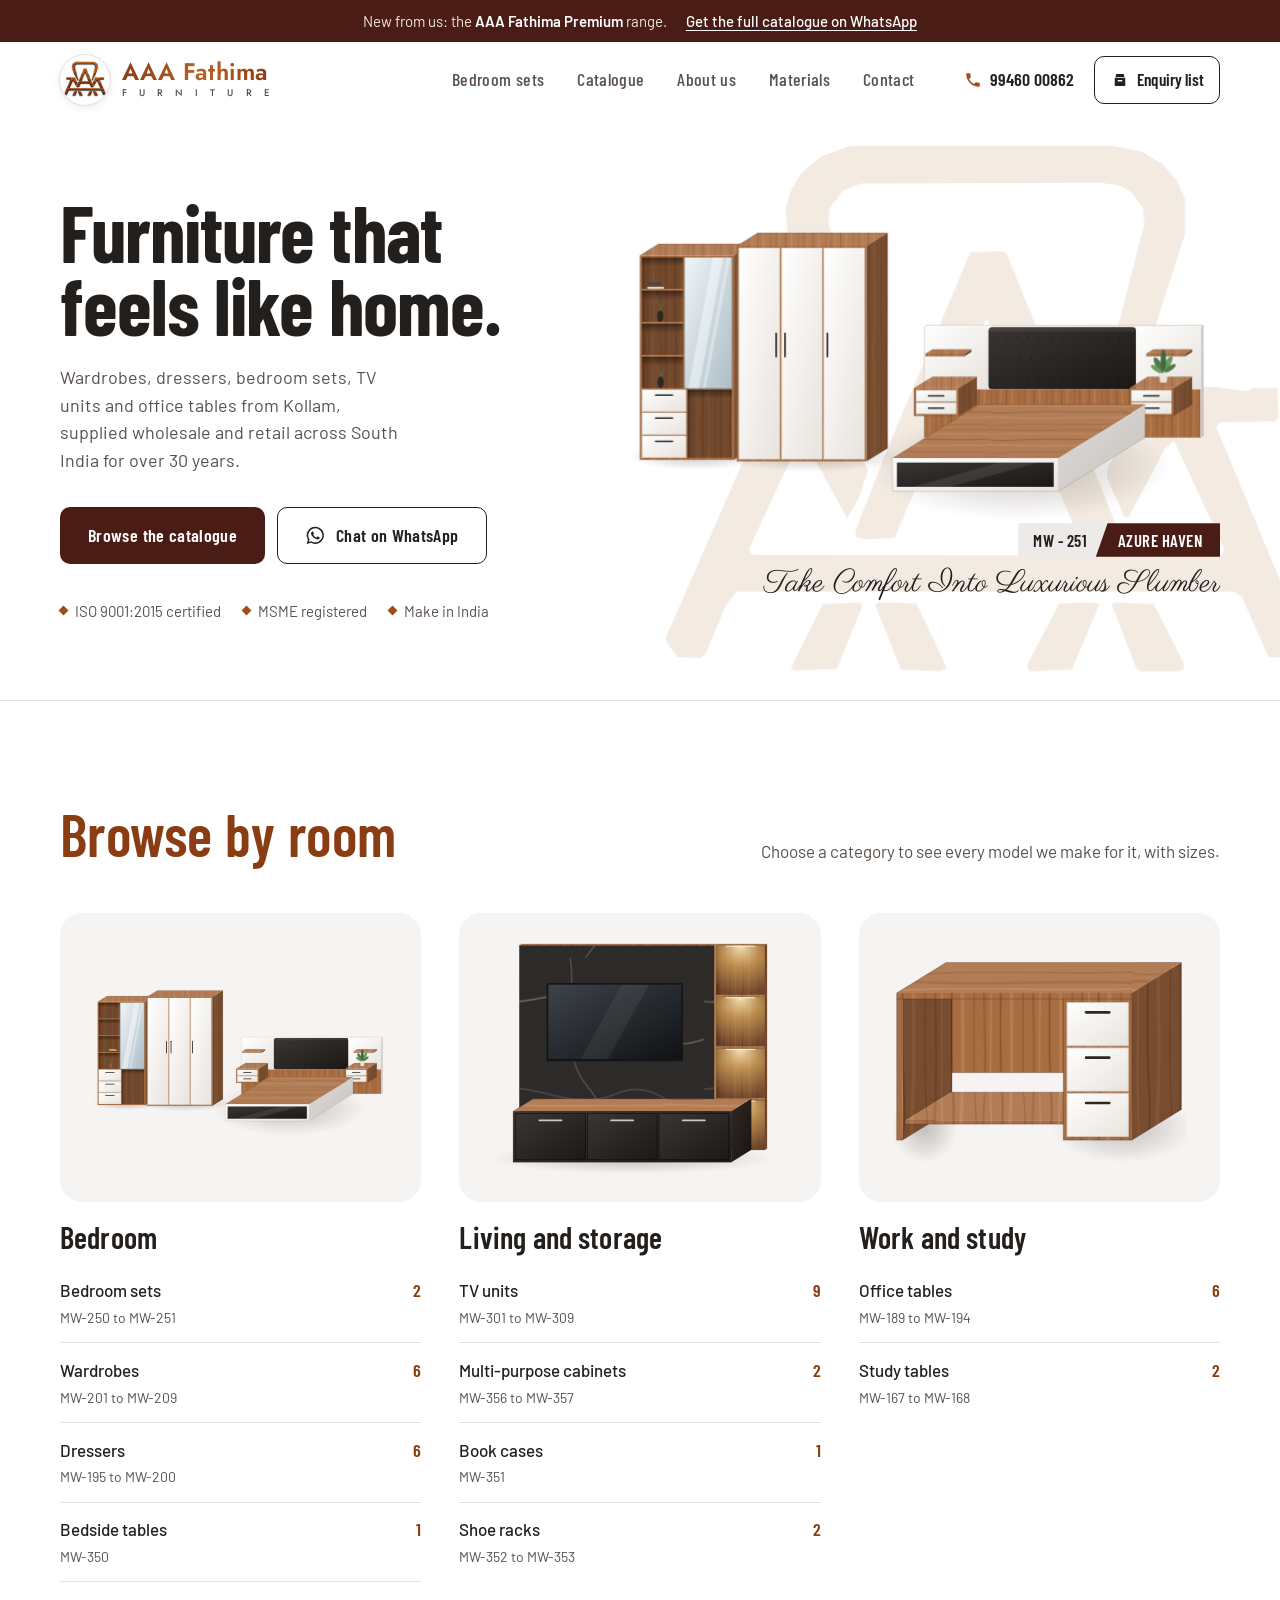
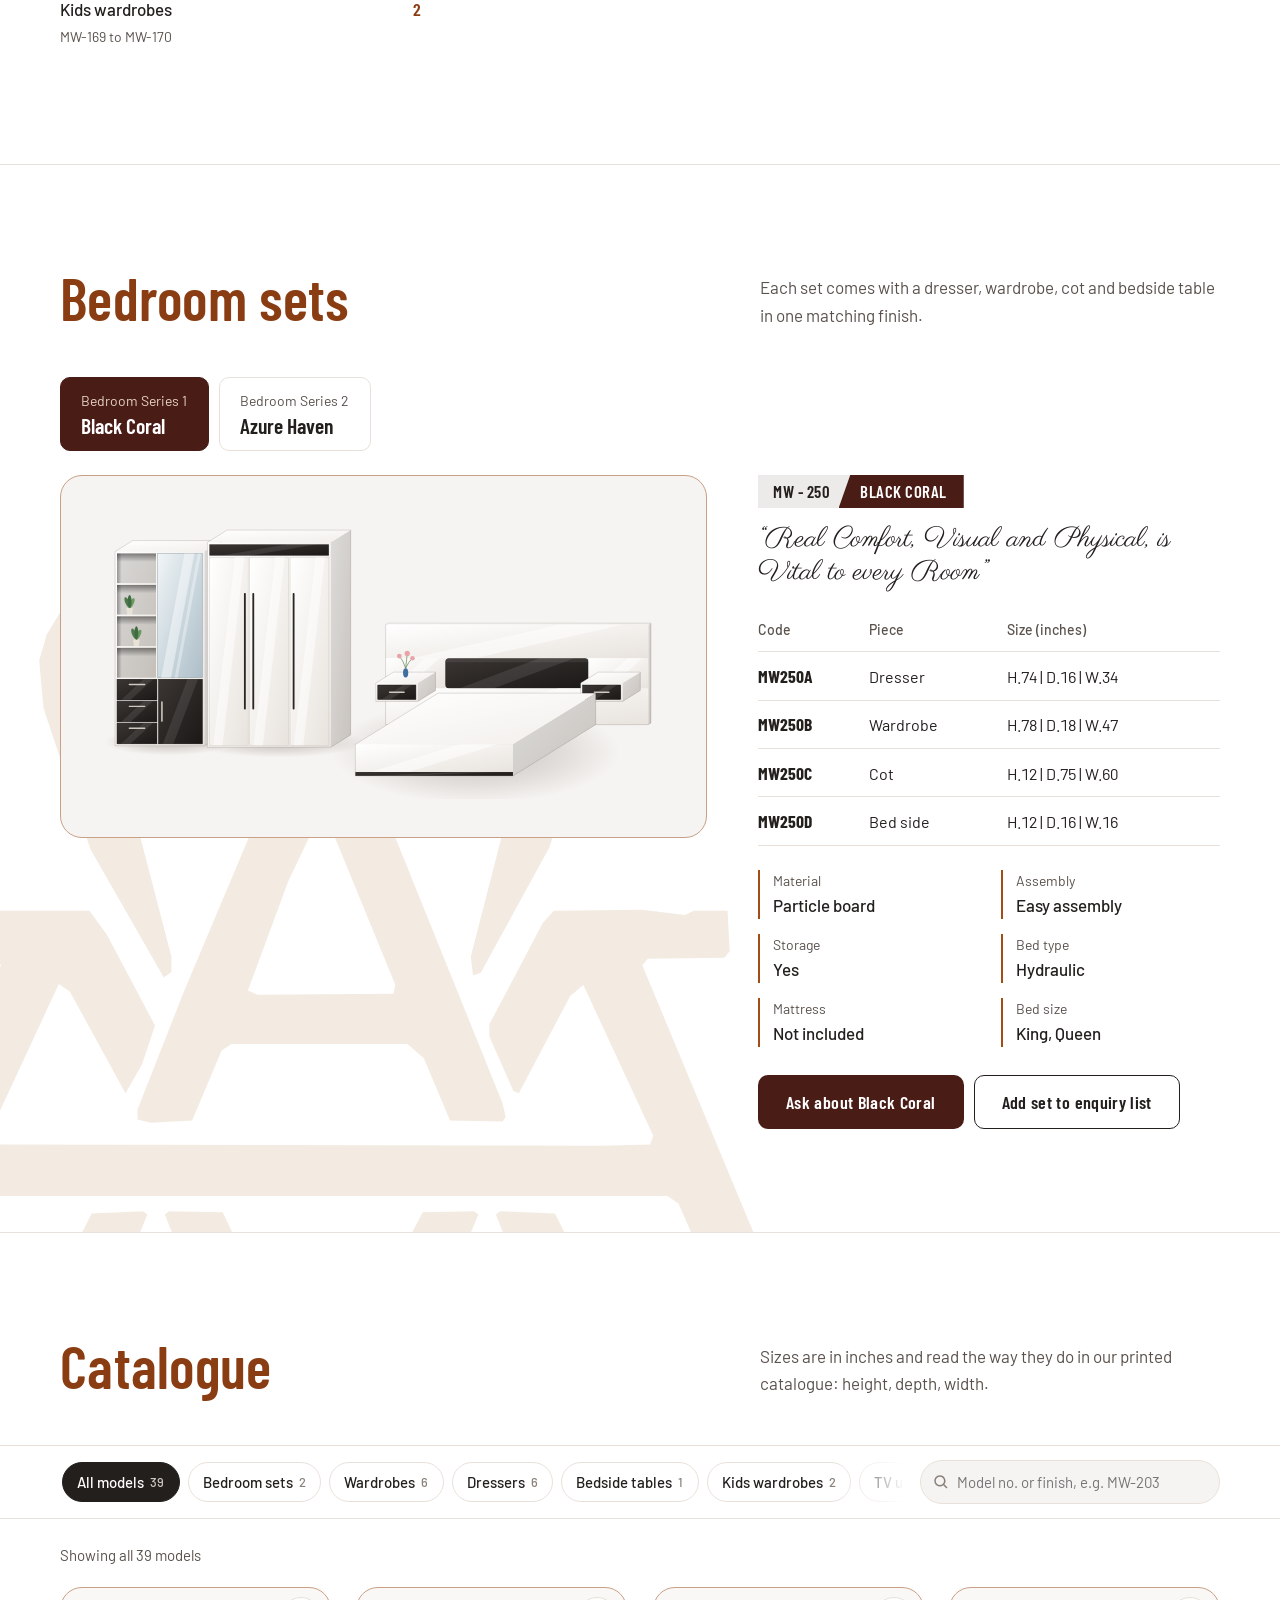
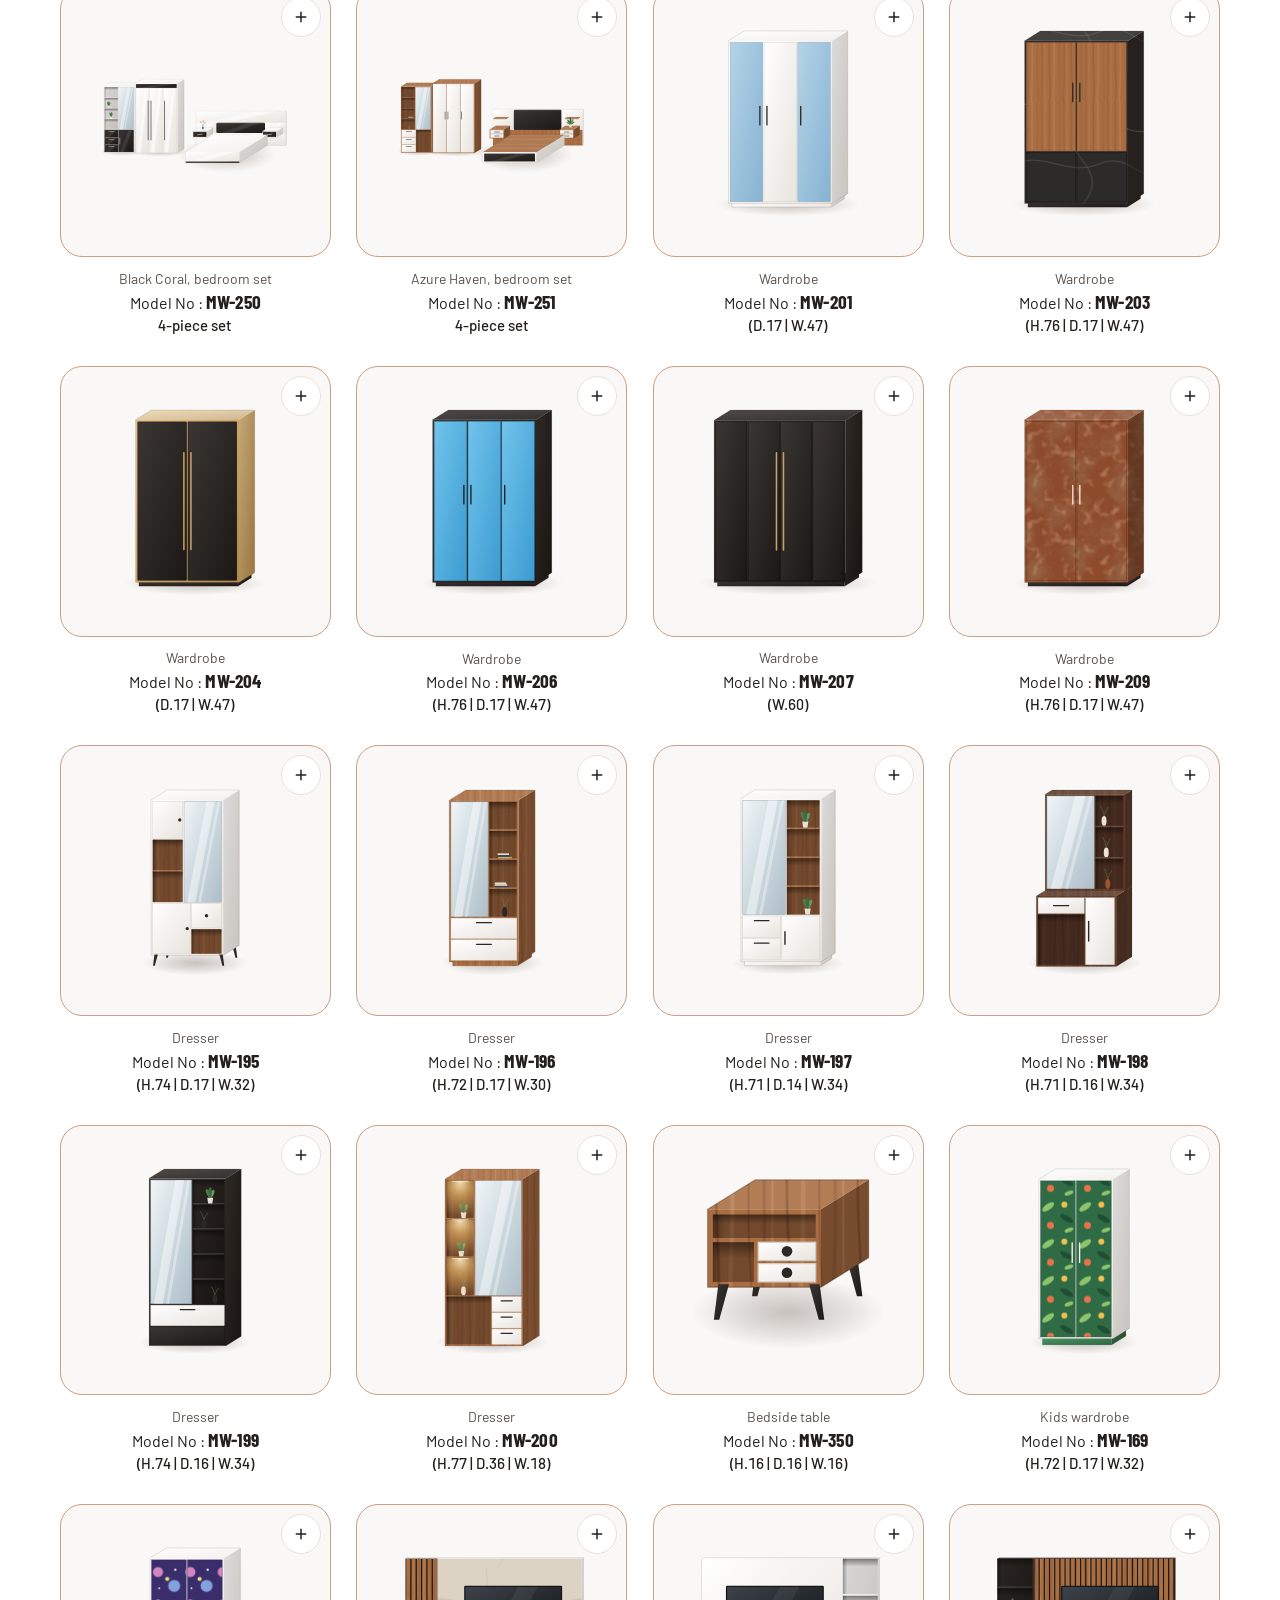
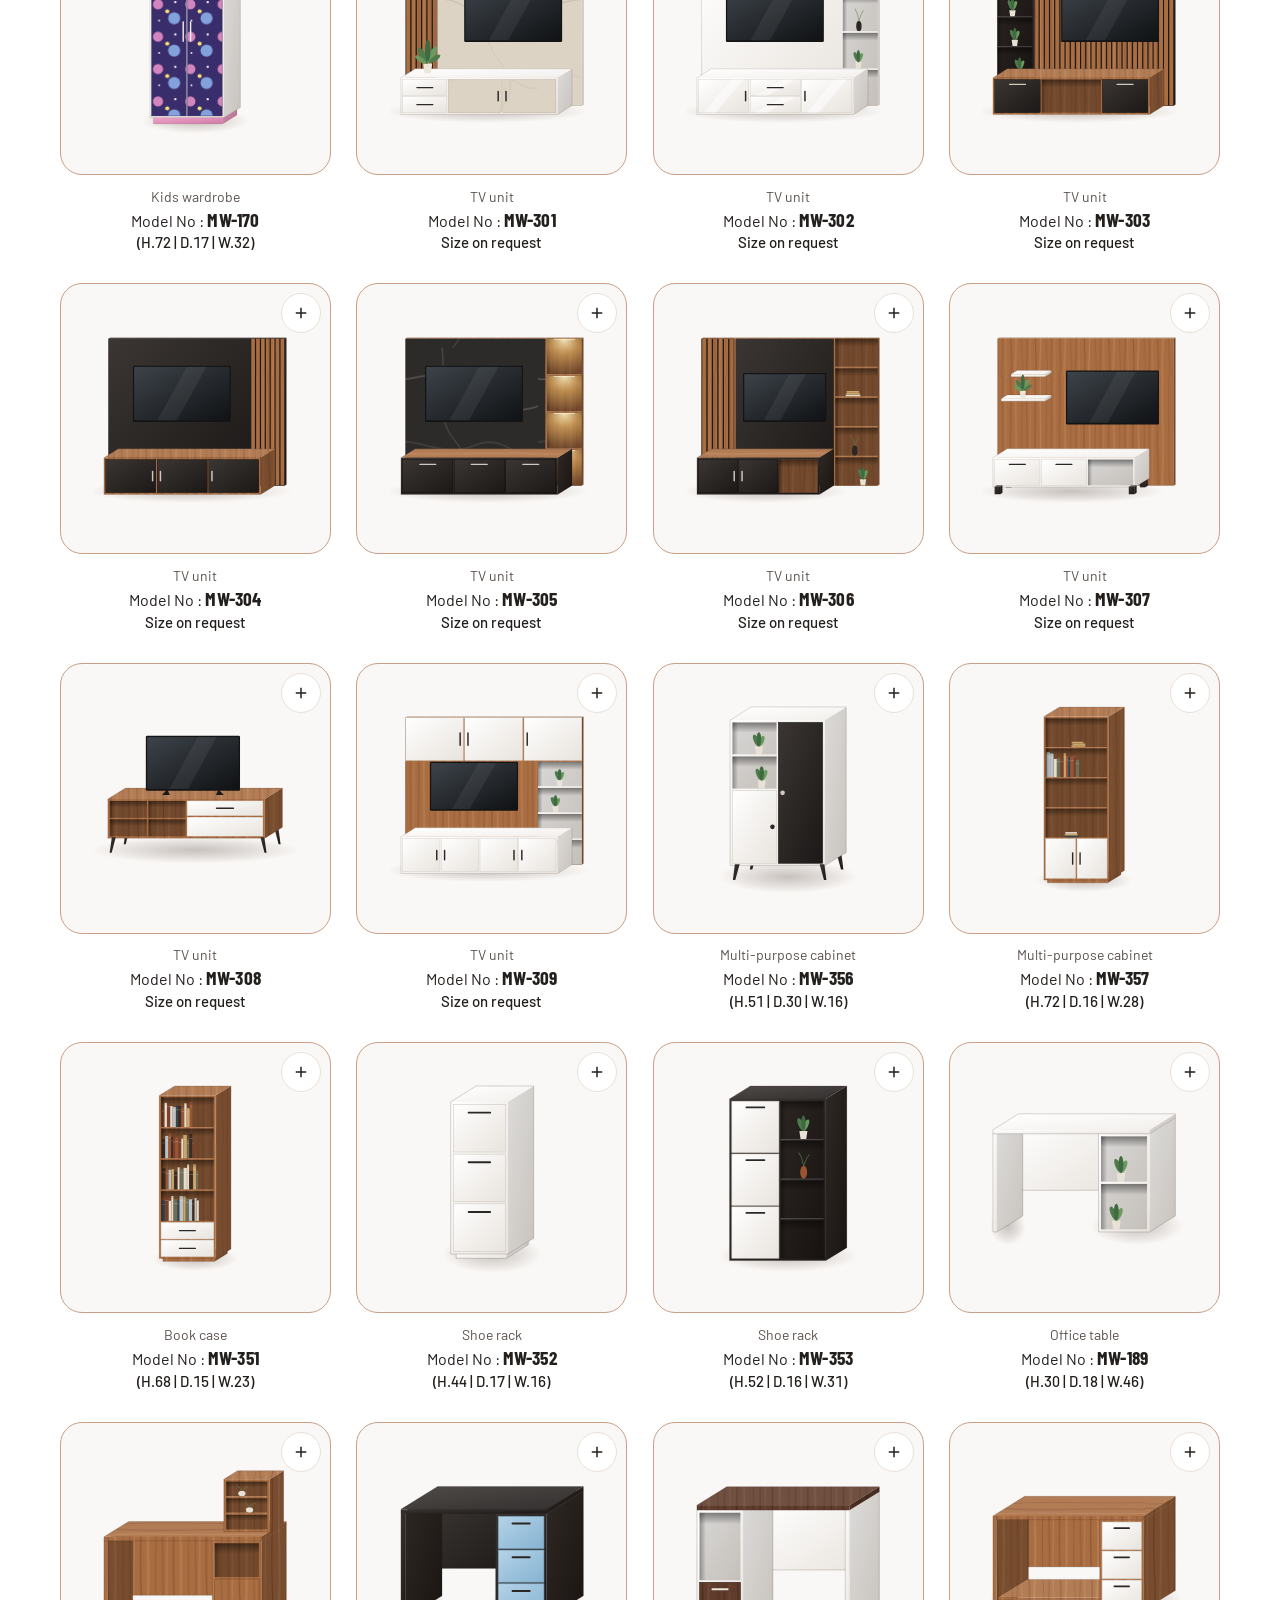
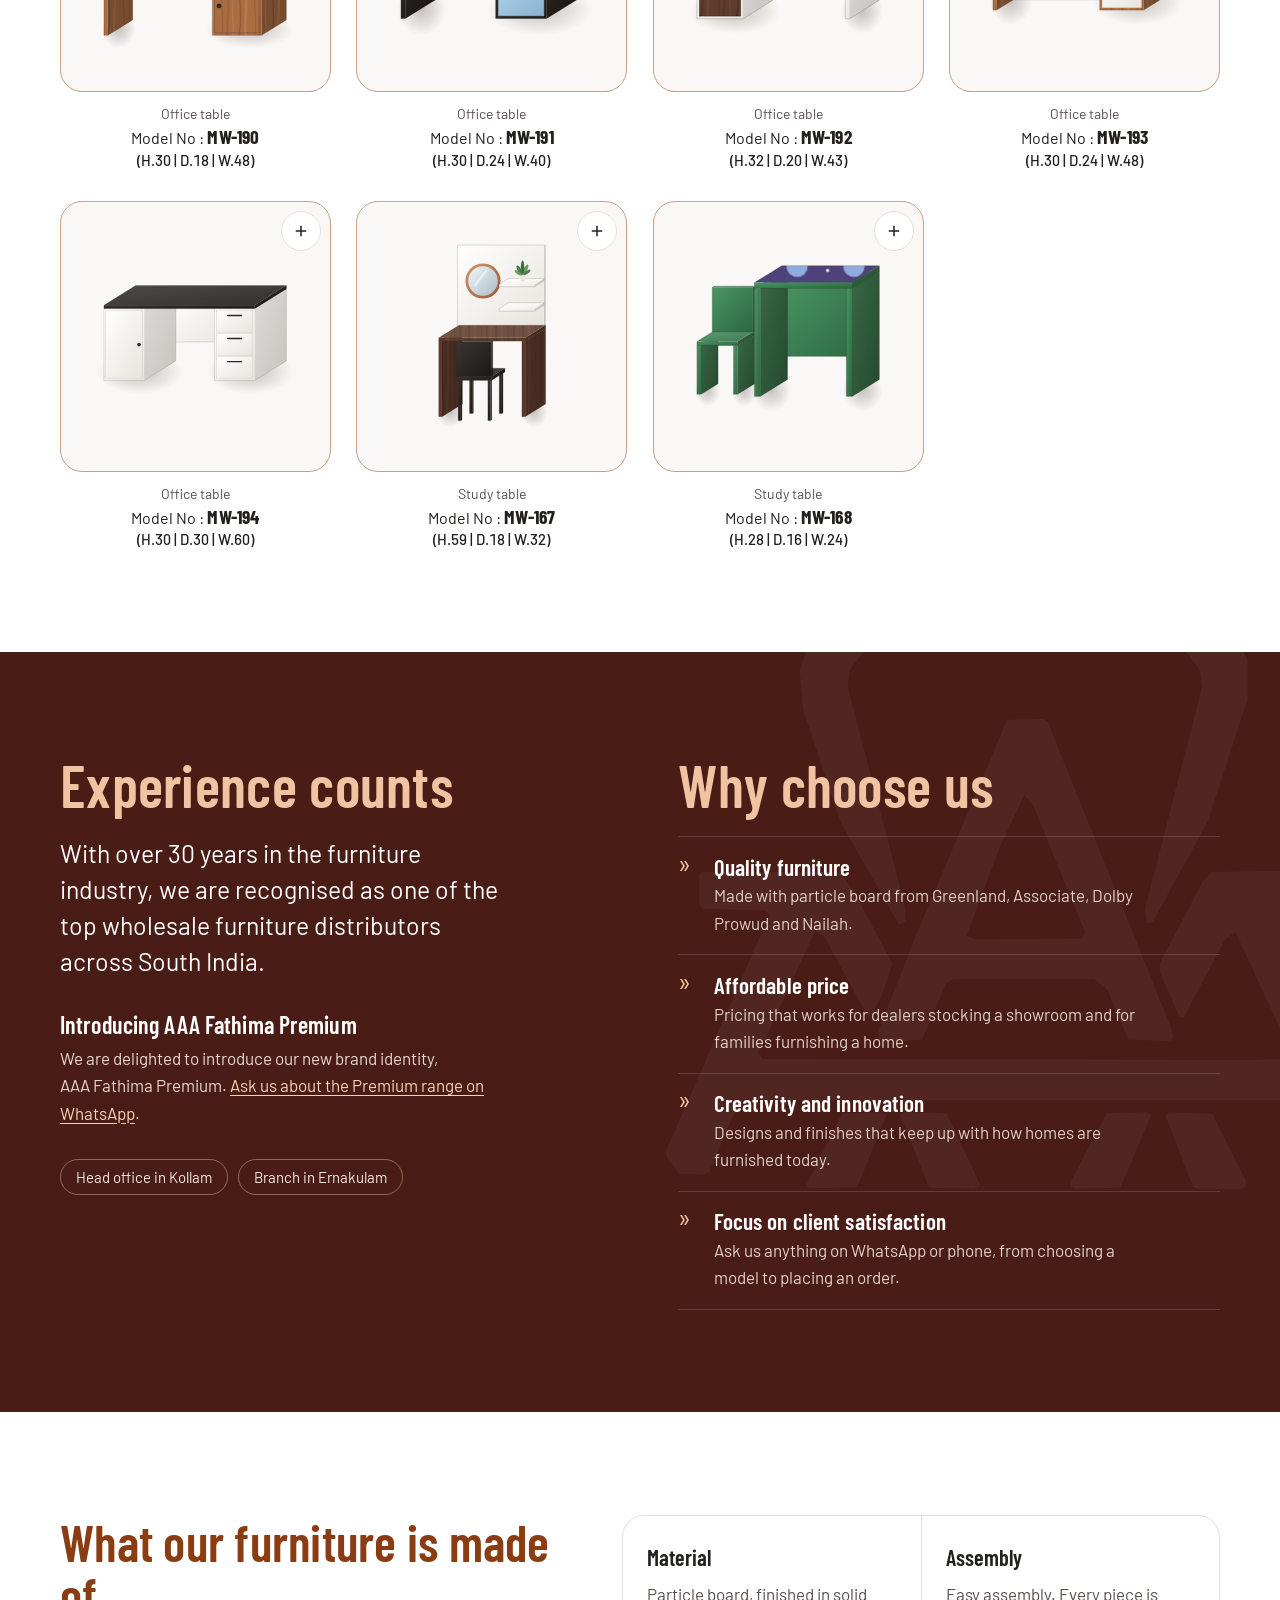
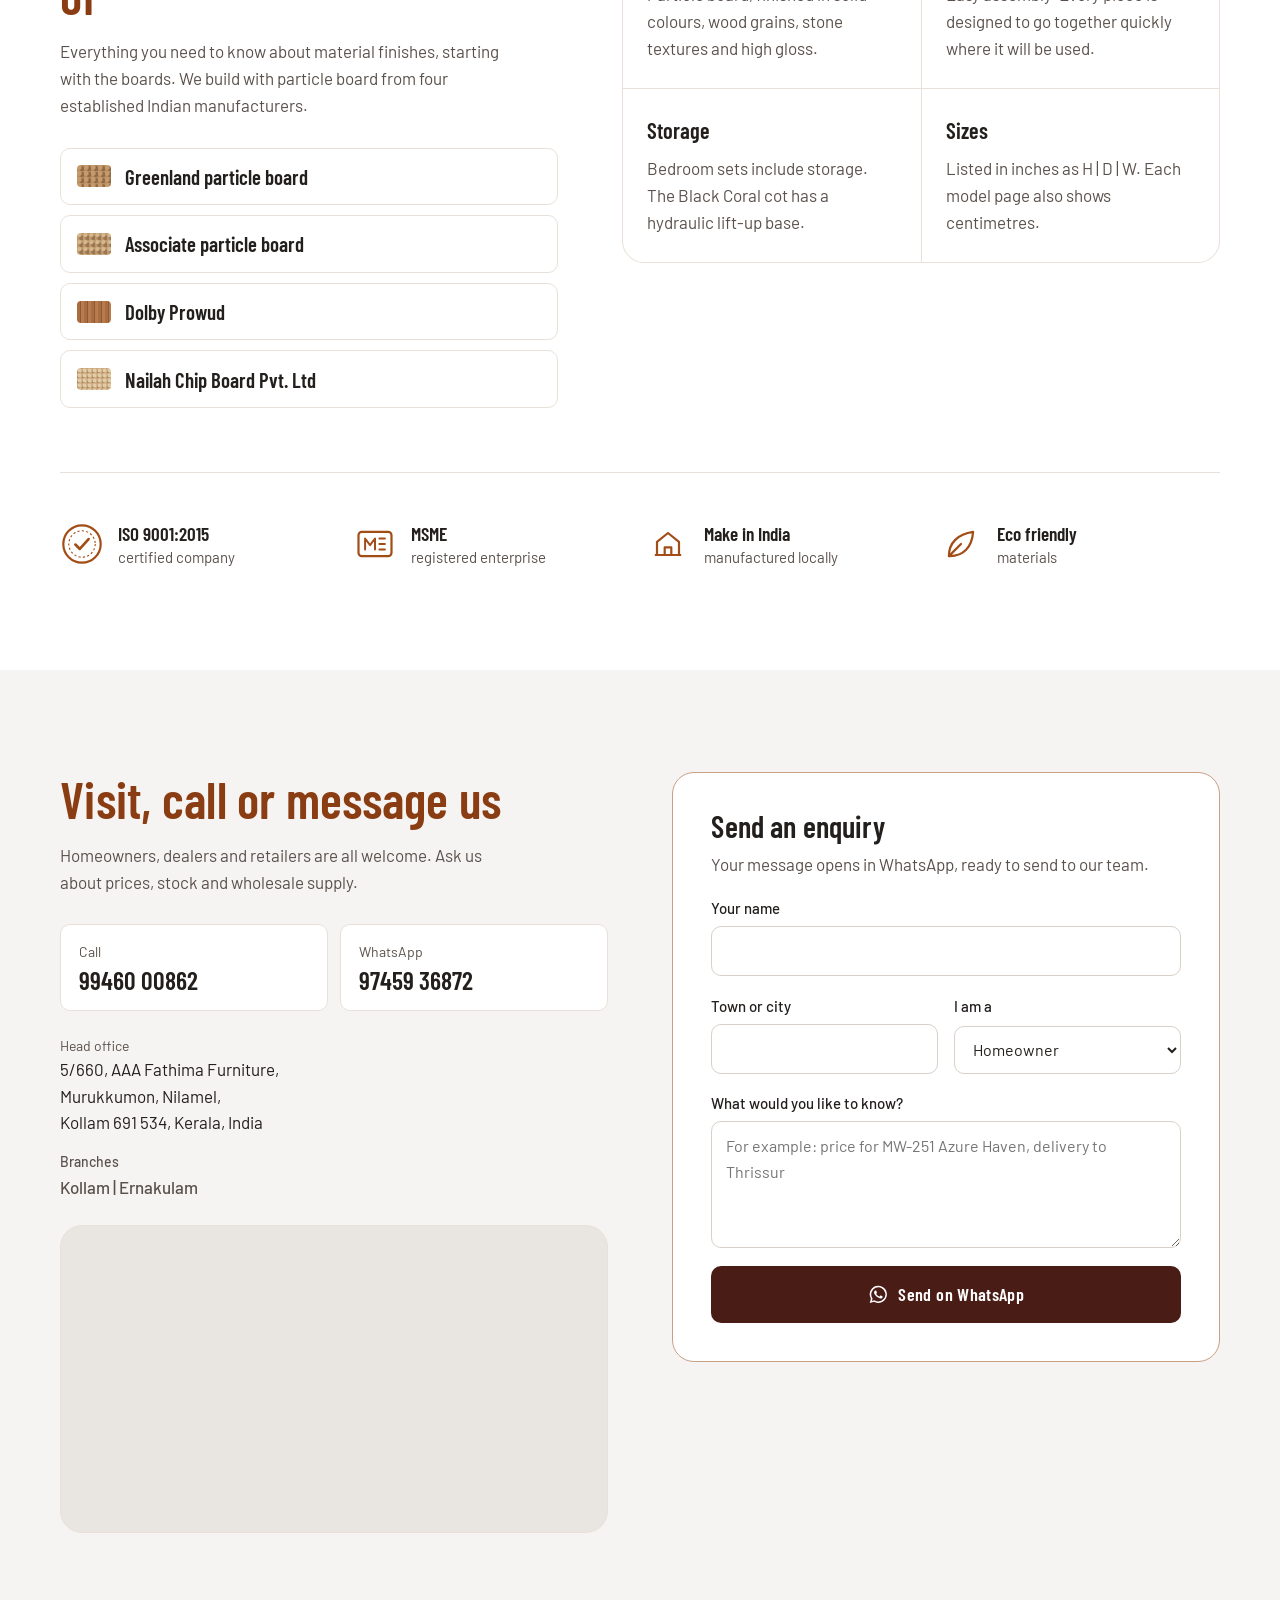
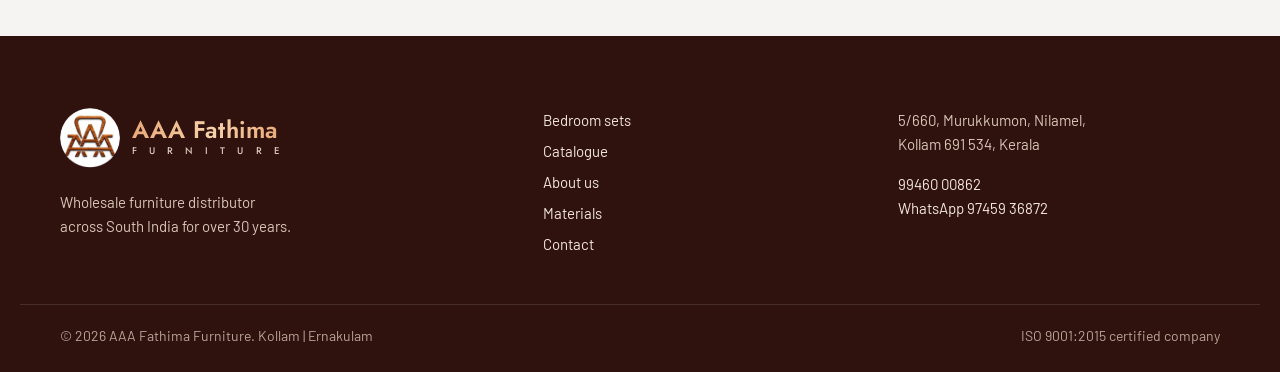
==== index.html @ ecb22a49 "AAA Fathima Furniture website Static site (HTML, CSS, JS, no build step) rebranded from Matchwell to" ====
<!doctype html>
<html lang="en">
<head>
  <meta charset="utf-8">
  <meta name="viewport" content="width=device-width, initial-scale=1">
  <title>AAA Fathima Furniture | Wardrobes, bedroom sets and storage from Kollam</title>
  <meta name="description" content="AAA Fathima Furniture, Kollam: wardrobes, dressers, bedroom sets, TV units, office and study tables. One of South India's top wholesale furniture distributors for over 30 years. Enquire on WhatsApp.">
  <meta name="theme-color" content="#4a1c16">
  <link rel="icon" href="assets/img/favicon.svg" type="image/svg+xml">
  <link rel="icon" href="assets/img/favicon-32.png" type="image/png" sizes="32x32">
  <link rel="apple-touch-icon" href="assets/img/apple-touch-icon.png">
  <meta property="og:type" content="website">
  <meta property="og:title" content="AAA Fathima Furniture">
  <meta property="og:description" content="Wardrobes, dressers, bedroom sets, TV units and office tables from Kollam, supplied across South India for over 30 years.">
  <link rel="preconnect" href="https://fonts.googleapis.com">
  <link rel="preconnect" href="https://fonts.gstatic.com" crossorigin>
  <link href="https://fonts.googleapis.com/css2?family=Barlow+Condensed:wght@500;600;700&family=Barlow:ital,wght@0,400;0,500;0,600;1,400&family=Jost:wght@500;600&family=Parisienne&display=swap" rel="stylesheet">
  <link rel="stylesheet" href="assets/css/styles.css">
  <script type="application/ld+json">
  {
    "@context": "https://schema.org",
    "@type": "FurnitureStore",
    "name": "AAA Fathima Furniture",
    "telephone": "+91 99460 00862",
    "address": {
      "@type": "PostalAddress",
      "streetAddress": "5/660, AAA Fathima Furniture, Murukkumon, Nilamel",
      "addressLocality": "Kollam",
      "postalCode": "691534",
      "addressRegion": "Kerala",
      "addressCountry": "IN"
    },
    "areaServed": "South India"
  }
  </script>
</head>
<body>
  <a class="skip-link" href="#main">Skip to content</a>

  <div class="promo">
    <div class="wrap promo-inner">
      <p>New from us: the <strong>AAA&nbsp;Fathima&nbsp;Premium</strong> range.</p>
      <a class="promo-link" data-wa="Hello AAA Fathima Furniture, please send me your full catalogue." href="#contact">Get the full catalogue on WhatsApp</a>
    </div>
  </div>

  <header class="site-header" id="site-header">
    <div class="wrap header-inner">
      <a class="brand" href="#top" aria-label="AAA Fathima Furniture, back to top">
        <img class="brand-mark" src="assets/img/logo.webp" alt="" width="50" height="50">
        <span class="brand-words" aria-hidden="true">
          <span class="brand-name">AAA Fathima</span>
          <span class="brand-sub">F u r n i t u r e</span>
        </span>
      </a>

      <nav class="site-nav" id="site-nav" aria-label="Main">
        <a href="#bedroom-sets">Bedroom sets</a>
        <a href="#catalogue">Catalogue</a>
        <a href="#about">About us</a>
        <a href="#materials">Materials</a>
        <a href="#contact">Contact</a>
      </nav>

      <div class="header-actions">
        <a class="header-call" href="tel:+919946000862">
          <svg viewBox="0 0 24 24" aria-hidden="true"><path d="M6.6 10.8a15.1 15.1 0 0 0 6.6 6.6l2.2-2.2a1 1 0 0 1 1-.25 11.4 11.4 0 0 0 3.6.57 1 1 0 0 1 1 1V20a1 1 0 0 1-1 1A17 17 0 0 1 3 4a1 1 0 0 1 1-1h3.5a1 1 0 0 1 1 1c0 1.25.2 2.45.57 3.57a1 1 0 0 1-.25 1z"/></svg>
          <span>99460 00862</span>
        </a>
        <button class="list-btn" type="button" data-open-list aria-label="Open enquiry list">
          <svg viewBox="0 0 24 24" aria-hidden="true"><path d="M7 4h10l1 4H6zM5 9h14v10a1 1 0 0 1-1 1H6a1 1 0 0 1-1-1zm4 3v2h6v-2z"/></svg>
          <span class="list-btn-label">Enquiry list</span>
          <span class="count" data-count hidden>0</span>
        </button>
        <button class="menu-btn" type="button" aria-expanded="false" aria-controls="site-nav" id="menu-btn">
          <span class="sr-only">Menu</span>
          <span class="menu-bars" aria-hidden="true"></span>
        </button>
      </div>
    </div>
  </header>

  <main id="main">
    <!-- Hero -->
    <section class="hero" id="top">
      <div class="hero-watermark" id="hero-watermark" aria-hidden="true"></div>
      <div class="wrap hero-grid">
        <div class="hero-copy">
          <h1>Furniture that feels like home.</h1>
          <p class="lede">Wardrobes, dressers, bedroom sets, TV units and office tables from Kollam, supplied wholesale and retail across South India for over 30 years.</p>
          <div class="hero-actions">
            <a class="btn btn-primary" href="#catalogue">Browse the catalogue</a>
            <a class="btn btn-outline" data-wa="Hello AAA Fathima Furniture, I'd like to know more about your furniture." href="#contact">
              <svg class="wa-icon" viewBox="0 0 24 24" aria-hidden="true"><path d="M12 2a10 10 0 0 0-8.6 15.1L2 22l5-1.3A10 10 0 1 0 12 2zm0 18.2a8.2 8.2 0 0 1-4.2-1.15l-.3-.18-3 .78.8-2.9-.2-.3A8.2 8.2 0 1 1 12 20.2zm4.5-6.1c-.25-.12-1.46-.72-1.69-.8s-.39-.12-.55.12-.63.8-.78.96-.29.19-.53.06a6.7 6.7 0 0 1-3.34-2.92c-.25-.43.25-.4.72-1.34a.45.45 0 0 0-.02-.43c-.06-.12-.55-1.33-.76-1.82s-.4-.41-.55-.42h-.47a.9.9 0 0 0-.65.3 2.74 2.74 0 0 0-.86 2.04 4.77 4.77 0 0 0 1 2.53 10.9 10.9 0 0 0 4.18 3.7c1.56.67 2.17.73 2.95.61a2.5 2.5 0 0 0 1.66-1.17 2.05 2.05 0 0 0 .14-1.17c-.06-.1-.22-.16-.46-.28z"/></svg>
              Chat on WhatsApp
            </a>
          </div>
          <ul class="hero-proof" aria-label="Certifications">
            <li>ISO 9001:2015 certified</li>
            <li>MSME registered</li>
            <li>Make in India</li>
          </ul>
        </div>

        <figure class="hero-figure">
          <div class="hero-scene" id="hero-scene"></div>
          <figcaption class="hero-caption">
            <span class="tag"><b>MW - 251</b><span>Azure Haven</span></span>
            <span class="script">Take Comfort Into Luxurious Slumber</span>
          </figcaption>
        </figure>
      </div>
    </section>

    <!-- Rooms -->
    <section class="section rooms" id="collections" aria-labelledby="rooms-title">
      <div class="wrap">
        <div class="section-head">
          <h2 id="rooms-title">Browse by room</h2>
          <p>Choose a category to see every model we make for it, with sizes.</p>
        </div>
        <div class="rooms-grid" id="rooms"></div>
      </div>
    </section>

    <!-- Bedroom sets -->
    <section class="section series" id="bedroom-sets" aria-labelledby="series-title">
      <div class="series-watermark" id="series-watermark" aria-hidden="true"></div>
      <div class="wrap">
        <div class="section-head">
          <h2 id="series-title">Bedroom sets</h2>
          <p>Each set comes with a dresser, wardrobe, cot and bedside table in one matching finish.</p>
        </div>
        <div class="series-tabs" role="tablist" aria-label="Bedroom series" id="series-tabs"></div>
        <div class="series-panel" id="series-panel" role="tabpanel" tabindex="0"></div>
      </div>
    </section>

    <!-- Catalogue -->
    <section class="section catalogue" id="catalogue" aria-labelledby="catalogue-title">
      <div class="wrap">
        <div class="section-head">
          <h2 id="catalogue-title">Catalogue</h2>
          <p>Sizes are in inches and read the way they do in our printed catalogue: height, depth, width.</p>
        </div>
      </div>
      <div class="cat-tools" id="cat-tools">
        <div class="wrap cat-tools-inner">
          <div class="chips" id="chips" role="group" aria-label="Filter by category"></div>
          <label class="search">
            <span class="sr-only">Search the catalogue</span>
            <svg viewBox="0 0 24 24" aria-hidden="true"><path d="M10.5 3a7.5 7.5 0 0 1 5.96 12.05l4.25 4.24-1.42 1.42-4.24-4.25A7.5 7.5 0 1 1 10.5 3zm0 2a5.5 5.5 0 1 0 0 11 5.5 5.5 0 0 0 0-11z"/></svg>
            <input type="search" id="cat-search" placeholder="Model no. or finish, e.g. MW-203" autocomplete="off">
          </label>
        </div>
      </div>
      <div class="wrap">
        <p class="cat-count" id="cat-count" aria-live="polite"></p>
        <ul class="cat-grid" id="cat-grid"></ul>
        <div class="cat-empty" id="cat-empty" hidden>
          <p>No model matches <strong id="cat-empty-q"></strong>. Check the model number, or show every model.</p>
          <button class="btn btn-outline" type="button" id="cat-reset">Show all models</button>
        </div>
      </div>
    </section>

    <!-- About -->
    <section class="section about" id="about" aria-labelledby="about-title">
      <div class="about-watermark" id="about-watermark" aria-hidden="true"></div>
      <div class="wrap about-grid">
        <div class="about-story">
          <h2 id="about-title">Experience counts</h2>
          <p class="about-lede">With over 30 years in the furniture industry, we are recognised as one of the top wholesale furniture distributors across South India.</p>
          <h3>Introducing AAA&nbsp;Fathima Premium</h3>
          <p>We are delighted to introduce our new brand identity, AAA&nbsp;Fathima Premium. <a class="about-link" data-wa="Hello AAA Fathima Furniture, please tell me about the AAA Fathima Premium range." href="#contact">Ask us about the Premium range on WhatsApp</a>.</p>
          <p class="about-places"><span>Head office in Kollam</span><span>Branch in Ernakulam</span></p>
        </div>
        <div class="about-why">
          <h2>Why choose us</h2>
          <ul class="why-list">
            <li>
              <h3>Quality furniture</h3>
              <p>Made with particle board from Greenland, Associate, Dolby Prowud and Nailah.</p>
            </li>
            <li>
              <h3>Affordable price</h3>
              <p>Pricing that works for dealers stocking a showroom and for families furnishing a home.</p>
            </li>
            <li>
              <h3>Creativity and innovation</h3>
              <p>Designs and finishes that keep up with how homes are furnished today.</p>
            </li>
            <li>
              <h3>Focus on client satisfaction</h3>
              <p>Ask us anything on WhatsApp or phone, from choosing a model to placing an order.</p>
            </li>
          </ul>
        </div>
      </div>
    </section>

    <!-- Materials -->
    <section class="section materials" id="materials" aria-labelledby="materials-title">
      <div class="wrap materials-grid">
        <div class="materials-copy">
          <h2 id="materials-title">What our furniture is made of</h2>
          <p>Everything you need to know about material finishes, starting with the boards. We build with particle board from four established Indian manufacturers.</p>
          <ul class="boards">
            <li><span class="board-swatch board-swatch-1" aria-hidden="true"></span>Greenland particle board</li>
            <li><span class="board-swatch board-swatch-2" aria-hidden="true"></span>Associate particle board</li>
            <li><span class="board-swatch board-swatch-3" aria-hidden="true"></span>Dolby Prowud</li>
            <li><span class="board-swatch board-swatch-4" aria-hidden="true"></span>Nailah Chip Board Pvt. Ltd</li>
          </ul>
        </div>
        <dl class="facts">
          <div>
            <dt>Material</dt>
            <dd>Particle board, finished in solid colours, wood grains, stone textures and high gloss.</dd>
          </div>
          <div>
            <dt>Assembly</dt>
            <dd>Easy assembly. Every piece is designed to go together quickly where it will be used.</dd>
          </div>
          <div>
            <dt>Storage</dt>
            <dd>Bedroom sets include storage. The Black Coral cot has a hydraulic lift-up base.</dd>
          </div>
          <div>
            <dt>Sizes</dt>
            <dd>Listed in inches as H | D | W. Each model page also shows centimetres.</dd>
          </div>
        </dl>
      </div>
      <div class="wrap">
        <ul class="certs" aria-label="Certifications">
          <li>
            <svg viewBox="0 0 40 40" aria-hidden="true"><circle cx="20" cy="20" r="17" fill="none" stroke="currentColor" stroke-width="2"/><circle cx="20" cy="20" r="12" fill="none" stroke="currentColor" stroke-width="1" stroke-dasharray="2 2"/><path d="M14 20.5l4 4 8-9" fill="none" stroke="currentColor" stroke-width="2.4" stroke-linecap="round" stroke-linejoin="round"/></svg>
            <span><b>ISO 9001:2015</b> certified company</span>
          </li>
          <li>
            <svg viewBox="0 0 40 40" aria-hidden="true"><rect x="5" y="9" width="30" height="22" rx="3" fill="none" stroke="currentColor" stroke-width="2"/><path d="M11 25V15l4.5 6 4.5-6v10M24 15h5M24 20h5M24 25h5" fill="none" stroke="currentColor" stroke-width="1.8" stroke-linecap="round" stroke-linejoin="round"/></svg>
            <span><b>MSME</b> registered enterprise</span>
          </li>
          <li>
            <svg viewBox="0 0 40 40" aria-hidden="true"><path d="M8 30h24M10 30V18l10-8 10 8v12M17 30v-7h6v7" fill="none" stroke="currentColor" stroke-width="2" stroke-linejoin="round"/></svg>
            <span><b>Make in India</b> manufactured locally</span>
          </li>
          <li>
            <svg viewBox="0 0 40 40" aria-hidden="true"><path d="M9 31c0-12 8-20 22-22-1 14-9 22-21 22zM9 31l11-11" fill="none" stroke="currentColor" stroke-width="2" stroke-linecap="round" stroke-linejoin="round"/></svg>
            <span><b>Eco friendly</b> materials</span>
          </li>
        </ul>
      </div>
    </section>

    <!-- Contact -->
    <section class="section contact" id="contact" aria-labelledby="contact-title">
      <div class="wrap contact-grid">
        <div class="contact-info">
          <h2 id="contact-title">Visit, call or message us</h2>
          <p>Homeowners, dealers and retailers are all welcome. Ask us about prices, stock and wholesale supply.</p>
          <div class="contact-cards">
            <a class="contact-line" href="tel:+919946000862">
              <span class="contact-label">Call</span>
              <span class="contact-value">99460 00862</span>
            </a>
            <a class="contact-line" data-wa="Hello AAA Fathima Furniture," href="#contact">
              <span class="contact-label">WhatsApp</span>
              <span class="contact-value">97459 36872</span>
            </a>
          </div>
          <address class="address">
            <span class="contact-label">Head office</span>
            5/660, AAA&nbsp;Fathima Furniture,<br>
            Murukkumon, Nilamel,<br>
            Kollam 691 534, Kerala, India
          </address>
          <p class="branches"><span class="contact-label">Branches</span> Kollam | Ernakulam</p>
          <div class="map">
            <iframe title="Map showing AAA Fathima Furniture head office in Nilamel, Kollam" loading="lazy" referrerpolicy="no-referrer-when-downgrade" id="map-frame"></iframe>
          </div>
        </div>

        <form class="enquiry-form" id="enquiry-form" novalidate>
          <h3>Send an enquiry</h3>
          <p class="form-intro">Your message opens in WhatsApp, ready to send to our team.</p>
          <div class="field">
            <label for="f-name">Your name</label>
            <input id="f-name" name="name" type="text" autocomplete="name" required>
            <p class="field-error" id="f-name-error" hidden>Enter your name so we know who to reply to.</p>
          </div>
          <div class="field-row">
            <div class="field">
              <label for="f-place">Town or city</label>
              <input id="f-place" name="place" type="text" autocomplete="address-level2">
            </div>
            <div class="field">
              <label for="f-role">I am a</label>
              <select id="f-role" name="role">
                <option>Homeowner</option>
                <option>Dealer or retailer</option>
                <option>Interior designer</option>
                <option>Builder or contractor</option>
              </select>
            </div>
          </div>
          <div class="field">
            <label for="f-message">What would you like to know?</label>
            <textarea id="f-message" name="message" rows="4" placeholder="For example: price for MW-251 Azure Haven, delivery to Thrissur"></textarea>
          </div>
          <div class="form-list" id="form-list" hidden></div>
          <button class="btn btn-primary btn-block" type="submit">
            <svg class="wa-icon" viewBox="0 0 24 24" aria-hidden="true"><path d="M12 2a10 10 0 0 0-8.6 15.1L2 22l5-1.3A10 10 0 1 0 12 2zm0 18.2a8.2 8.2 0 0 1-4.2-1.15l-.3-.18-3 .78.8-2.9-.2-.3A8.2 8.2 0 1 1 12 20.2zm4.5-6.1c-.25-.12-1.46-.72-1.69-.8s-.39-.12-.55.12-.63.8-.78.96-.29.19-.53.06a6.7 6.7 0 0 1-3.34-2.92c-.25-.43.25-.4.72-1.34a.45.45 0 0 0-.02-.43c-.06-.12-.55-1.33-.76-1.82s-.4-.41-.55-.42h-.47a.9.9 0 0 0-.65.3 2.74 2.74 0 0 0-.86 2.04 4.77 4.77 0 0 0 1 2.53 10.9 10.9 0 0 0 4.18 3.7c1.56.67 2.17.73 2.95.61a2.5 2.5 0 0 0 1.66-1.17 2.05 2.05 0 0 0 .14-1.17c-.06-.1-.22-.16-.46-.28z"/></svg>
            Send on WhatsApp
          </button>
        </form>
      </div>
    </section>
  </main>

  <footer class="site-footer">
    <div class="wrap footer-grid">
      <div class="footer-brand">
        <a class="brand brand-light" href="#top" aria-label="AAA Fathima Furniture, back to top">
          <img class="brand-mark" src="assets/img/logo.webp" alt="" width="60" height="60" loading="lazy">
          <span class="brand-words" aria-hidden="true">
            <span class="brand-name">AAA Fathima</span>
            <span class="brand-sub">F u r n i t u r e</span>
          </span>
        </a>
        <p>Wholesale furniture distributor across South India for over 30 years.</p>
      </div>
      <nav class="footer-nav" aria-label="Footer">
        <a href="#bedroom-sets">Bedroom sets</a>
        <a href="#catalogue">Catalogue</a>
        <a href="#about">About us</a>
        <a href="#materials">Materials</a>
        <a href="#contact">Contact</a>
      </nav>
      <div class="footer-contact">
        <p>5/660, Murukkumon, Nilamel,<br>Kollam 691 534, Kerala</p>
        <p><a href="tel:+919946000862">99460 00862</a><br><a data-wa="Hello AAA Fathima Furniture," href="#contact">WhatsApp 97459 36872</a></p>
      </div>
    </div>
    <div class="wrap footer-base">
      <p>&copy; <span id="year">2026</span> AAA&nbsp;Fathima Furniture. Kollam | Ernakulam</p>
      <p>ISO 9001:2015 certified company</p>
    </div>
  </footer>

  <a class="fab is-tucked" data-wa="Hello AAA Fathima Furniture," href="#contact" aria-label="Chat with AAA Fathima Furniture on WhatsApp">
    <svg viewBox="0 0 24 24" aria-hidden="true"><path d="M12 2a10 10 0 0 0-8.6 15.1L2 22l5-1.3A10 10 0 1 0 12 2zm0 18.2a8.2 8.2 0 0 1-4.2-1.15l-.3-.18-3 .78.8-2.9-.2-.3A8.2 8.2 0 1 1 12 20.2zm4.5-6.1c-.25-.12-1.46-.72-1.69-.8s-.39-.12-.55.12-.63.8-.78.96-.29.19-.53.06a6.7 6.7 0 0 1-3.34-2.92c-.25-.43.25-.4.72-1.34a.45.45 0 0 0-.02-.43c-.06-.12-.55-1.33-.76-1.82s-.4-.41-.55-.42h-.47a.9.9 0 0 0-.65.3 2.74 2.74 0 0 0-.86 2.04 4.77 4.77 0 0 0 1 2.53 10.9 10.9 0 0 0 4.18 3.7c1.56.67 2.17.73 2.95.61a2.5 2.5 0 0 0 1.66-1.17 2.05 2.05 0 0 0 .14-1.17c-.06-.1-.22-.16-.46-.28z"/></svg>
  </a>
  <button class="list-fab" type="button" data-open-list hidden>
    Enquiry list <span class="count" data-count>0</span>
  </button>

  <!-- Product detail -->
  <dialog class="pd" id="product-dialog" aria-labelledby="pd-title">
    <div class="pd-inner">
      <button class="icon-btn pd-close" type="button" data-close aria-label="Close">
        <svg viewBox="0 0 24 24" aria-hidden="true"><path d="M6.4 5 12 10.6 17.6 5 19 6.4 13.4 12l5.6 5.6-1.4 1.4-5.6-5.6L6.4 19 5 17.6l5.6-5.6L5 6.4z"/></svg>
      </button>
      <div class="pd-figure" id="pd-figure"></div>
      <div class="pd-body">
        <p class="tag" id="pd-tag"></p>
        <h2 id="pd-title"></h2>
        <p class="pd-finish" id="pd-finish"></p>
        <div id="pd-detail"></div>
        <div class="pd-actions">
          <a class="btn btn-primary" id="pd-wa" target="_blank" rel="noopener">Ask about this on WhatsApp</a>
          <button class="btn btn-outline" type="button" id="pd-add">Add to enquiry list</button>
          <button class="link-btn" type="button" id="pd-copy">Copy link to this model</button>
        </div>
        <div class="pd-nav">
          <button class="link-btn" type="button" id="pd-prev">Previous model</button>
          <span id="pd-pos"></span>
          <button class="link-btn" type="button" id="pd-next">Next model</button>
        </div>
      </div>
    </div>
  </dialog>

  <!-- Enquiry list -->
  <dialog class="drawer" id="enquiry-dialog" aria-labelledby="eq-title">
    <div class="drawer-inner">
      <div class="drawer-head">
        <h2 id="eq-title">Enquiry list</h2>
        <button class="icon-btn" type="button" data-close aria-label="Close enquiry list">
          <svg viewBox="0 0 24 24" aria-hidden="true"><path d="M6.4 5 12 10.6 17.6 5 19 6.4 13.4 12l5.6 5.6-1.4 1.4-5.6-5.6L6.4 19 5 17.6l5.6-5.6L5 6.4z"/></svg>
        </button>
      </div>
      <p class="drawer-intro">Collect the models you're interested in, then ask about price and availability in one WhatsApp message.</p>
      <ul class="eq-items" id="eq-items"></ul>
      <div class="eq-empty" id="eq-empty">
        <p>Your list is empty. Use <b>Add to enquiry list</b> on any model in the catalogue.</p>
        <a class="btn btn-outline" href="#catalogue" data-close>Browse the catalogue</a>
      </div>
      <form class="drawer-foot" id="eq-form" novalidate>
        <div class="field-row">
          <div class="field">
            <label for="eq-name">Your name</label>
            <input id="eq-name" type="text" autocomplete="name">
          </div>
          <div class="field">
            <label for="eq-place">Town or city</label>
            <input id="eq-place" type="text" autocomplete="address-level2">
          </div>
        </div>
        <button class="btn btn-primary btn-block" type="submit">Send list on WhatsApp</button>
        <button class="link-btn" type="button" id="eq-clear">Clear list</button>
      </form>
    </div>
  </dialog>

  <div class="toast" id="toast" role="status" aria-live="polite"></div>

  <script src="assets/js/draw.js"></script>
  <script src="assets/js/data.js"></script>
  <script src="assets/js/app.js"></script>
</body>
</html>
---- assets/css/styles.css ----
/* =========================================================
   AAA Fathima Furniture
   White paper, espresso maroon tabs and a beige watermark from the
   printed catalogue; copper accents matched to the wood of the
   AAA Fathima logo.
   ========================================================= */

:root {
  --paper: #ffffff;
  --stage: #f6f4f2;
  --beige: #efe4d8;
  --beige-2: #e5d3c1;
  --ink: #231f1d;
  --ink-2: #5a514c;
  --ink-3: #8a807a;
  --line: #e9e1d9;
  --frame: #c99f85;
  --copper: #a24c16;
  --copper-2: #c8743a;
  --copper-ink: #8a3d12;
  --maroon: #4a1c16;
  --maroon-2: #63281f;
  --maroon-3: #2f110d;
  --tag-grey: #ecebe9;

  --font-display: "Barlow Condensed", "Arial Narrow", Arial, sans-serif;
  --font-body: "Barlow", "Segoe UI", system-ui, sans-serif;
  --font-script: "Parisienne", "Segoe Script", cursive;
  --font-brand: "Jost", "Futura", "Century Gothic", sans-serif;

  --wrap: 1240px;
  --gutter: clamp(16px, 4vw, 40px);
  --header-h: 76px;
  --r-frame: 22px;
  --r-ctl: 10px;
  --ease: cubic-bezier(.2, .75, .25, 1);
}

*, *::before, *::after { box-sizing: border-box; }
html { scroll-behavior: smooth; scroll-padding-top: calc(var(--header-h) + 12px); -webkit-text-size-adjust: 100%; }
body {
  margin: 0;
  background: var(--paper);
  color: var(--ink);
  font-family: var(--font-body);
  font-size: 1.0625rem;
  line-height: 1.6;
  -webkit-font-smoothing: antialiased;
  text-rendering: optimizeLegibility;
  overflow-x: hidden;
}
img, svg { display: block; max-width: 100%; }
a { color: inherit; }
button, input, select, textarea { font: inherit; color: inherit; }
button { cursor: pointer; }
h1, h2, h3 { font-family: var(--font-display); font-weight: 600; line-height: 1.05; margin: 0; letter-spacing: .005em; }
p { margin: 0; }
ul { margin: 0; padding: 0; list-style: none; }

:focus-visible { outline: 3px solid var(--copper-2); outline-offset: 3px; border-radius: 4px; }

.sr-only {
  position: absolute; width: 1px; height: 1px; padding: 0; margin: -1px;
  overflow: hidden; clip: rect(0 0 0 0); white-space: nowrap; border: 0;
}
.skip-link {
  position: absolute; left: 12px; top: -60px; z-index: 100;
  background: var(--ink); color: #fff; padding: 10px 16px; border-radius: var(--r-ctl);
}
.skip-link:focus { top: 12px; }

.wrap { width: 100%; max-width: var(--wrap); margin: 0 auto; padding: 0 var(--gutter); }

/* ---------- buttons ---------- */
.btn {
  display: inline-flex; align-items: center; justify-content: center; gap: .55em;
  font-family: var(--font-display); font-weight: 600; font-size: 1.125rem; letter-spacing: .02em;
  line-height: 1; padding: .95em 1.5em; border-radius: var(--r-ctl);
  border: 1.5px solid transparent; text-decoration: none; white-space: nowrap;
  transition: background-color .2s, color .2s, border-color .2s, transform .2s var(--ease);
}
.btn:active { transform: translateY(1px); }
.btn-primary { background: var(--maroon); color: #fff; }
.btn-primary:hover { background: var(--maroon-2); }
.btn-outline { border-color: var(--ink); color: var(--ink); background: transparent; }
.btn-outline:hover { background: var(--ink); color: #fff; }
.btn-block { width: 100%; }
.wa-icon { width: 1.15em; height: 1.15em; fill: currentColor; flex: none; }

.link-btn {
  background: none; border: 0; padding: .4em 0; color: var(--copper-ink);
  font-weight: 500; text-decoration: underline; text-underline-offset: 3px; text-decoration-thickness: 1px;
}
.link-btn:hover { color: var(--maroon); }
.link-btn:disabled { color: var(--ink-3); text-decoration: none; cursor: default; }

.icon-btn {
  display: grid; place-items: center; width: 44px; height: 44px; border-radius: 50%;
  border: 1px solid var(--line); background: #fff;
}
.icon-btn svg { width: 22px; height: 22px; fill: var(--ink); }
.icon-btn:hover { border-color: var(--ink); }

/* ---------- brochure tag: "MW - 250 | BLACK CORAL" ---------- */
.tag { display: inline-flex; align-items: stretch; font-family: var(--font-display); font-weight: 600; font-size: 1.05rem; line-height: 1; letter-spacing: .03em; }
.tag b { background: var(--tag-grey); color: var(--ink); padding: .5em 1.2em .5em .9em; clip-path: polygon(0 0, 100% 0, calc(100% - .7em) 100%, 0 100%); font-weight: 600; }
.tag span { background: var(--maroon); color: #fff; padding: .5em 1em .5em 1.3em; margin-left: -.7em; clip-path: polygon(.7em 0, 100% 0, 100% 100%, 0 100%); text-transform: uppercase; }

.script { font-family: var(--font-script); font-weight: 400; color: var(--ink); line-height: 1.15; }

/* ---------- promo bar ---------- */
.promo { background: var(--maroon); color: #f3e7dc; font-size: .9375rem; }
.promo-inner { display: flex; flex-wrap: wrap; align-items: center; justify-content: center; gap: .25em 1.25em; padding-block: .55rem; text-align: center; text-wrap: balance; }
.promo strong { color: #fff; font-weight: 600; }
.promo-link { color: #fff; font-weight: 500; text-underline-offset: 3px; }
.promo-link:hover { color: var(--beige); }

/* ---------- header ---------- */
.site-header {
  position: sticky; top: 0; z-index: 40; background: rgba(255, 255, 255, .94);
  backdrop-filter: saturate(1.4) blur(10px); -webkit-backdrop-filter: saturate(1.4) blur(10px);
  border-bottom: 1px solid transparent; transition: border-color .25s;
}
.site-header.is-scrolled { border-bottom-color: var(--line); }
.header-inner { display: flex; align-items: center; gap: 24px; height: var(--header-h); }

.brand { display: inline-flex; align-items: center; gap: 12px; text-decoration: none; color: var(--ink); flex: none; }
/* the logo is a white disc; a hairline ring keeps it from dissolving into the white header */
.brand-mark { width: 50px; height: 50px; border-radius: 50%; flex: none; box-shadow: 0 0 0 1px var(--line), 0 2px 8px rgba(74, 28, 22, .1); }
/* inline-grid sizes the column to the name; the spaced-out sub line is then justified to exactly that width */
.brand-words { display: inline-grid; line-height: 1; }
.brand-name {
  font-family: var(--font-brand); font-weight: 600; font-size: 1.5rem; letter-spacing: .01em; white-space: nowrap;
  background: linear-gradient(100deg, #8a3d12 0%, #b8622a 55%, #8a3d12 100%);
  -webkit-background-clip: text; background-clip: text; color: transparent;
}
.brand-sub { font-family: var(--font-brand); font-weight: 500; font-size: .6rem; text-transform: uppercase; text-align: justify; text-align-last: justify; color: var(--ink-2); margin-top: 5px; }
.brand-light { color: #fff; }
.brand-light .brand-mark { width: 60px; height: 60px; box-shadow: none; }
.brand-light .brand-name { background: linear-gradient(100deg, #e8a978, #f6d1aa 55%, #e8a978); -webkit-background-clip: text; background-clip: text; }
.brand-light .brand-sub { color: #d9c6b8; }

.site-nav { display: flex; gap: 4px; margin-left: auto; }
.site-nav a {
  font-family: var(--font-display); font-weight: 500; font-size: 1.125rem; letter-spacing: .02em;
  text-decoration: none; padding: .5em .8em; border-radius: 8px; color: var(--ink-2); position: relative;
}
.site-nav a:hover { color: var(--ink); }
.site-nav a.is-active { color: var(--ink); }
.site-nav a.is-active::after { content: ""; position: absolute; left: .8em; right: .8em; bottom: .2em; height: 2px; background: var(--copper); }

.header-actions { display: flex; align-items: center; gap: 10px; }
.header-call { display: inline-flex; align-items: center; gap: 8px; text-decoration: none; font-family: var(--font-display); font-weight: 600; font-size: 1.125rem; padding: .5em .6em; }
.header-call svg { width: 18px; height: 18px; fill: var(--copper); }
.list-btn {
  display: inline-flex; align-items: center; gap: 8px; border: 1.5px solid var(--ink); background: #fff;
  border-radius: var(--r-ctl); padding: .55em .9em; font-family: var(--font-display); font-weight: 600; font-size: 1.0625rem;
}
.list-btn svg { width: 18px; height: 18px; fill: currentColor; }
.list-btn:hover { background: var(--ink); color: #fff; }
.count {
  display: inline-grid; place-items: center; min-width: 1.5em; height: 1.5em; padding: 0 .35em; border-radius: 999px;
  background: var(--copper); color: #fff; font-family: var(--font-body); font-size: .8rem; font-weight: 600; line-height: 1;
}
.count[hidden] { display: none; }
.count.bump { animation: bump .45s var(--ease); }
@keyframes bump { 40% { transform: scale(1.35); } }

.menu-btn { display: none; width: 44px; height: 44px; border: 0; background: none; padding: 0; position: relative; }
.menu-bars, .menu-bars::before, .menu-bars::after { display: block; width: 24px; height: 2px; background: var(--ink); position: absolute; left: 10px; transition: transform .25s var(--ease), opacity .2s; }
.menu-bars { top: 21px; }
.menu-bars::before { content: ""; left: 0; top: -7px; }
.menu-bars::after { content: ""; left: 0; top: 7px; }
.menu-btn[aria-expanded="true"] .menu-bars { background: transparent; }
.menu-btn[aria-expanded="true"] .menu-bars::before { transform: translateY(7px) rotate(45deg); }
.menu-btn[aria-expanded="true"] .menu-bars::after { transform: translateY(-7px) rotate(-45deg); }

/* ---------- hero ---------- */
.hero { position: relative; overflow: hidden; padding: clamp(2.5rem, 6vw, 5rem) 0 clamp(3rem, 6vw, 5.5rem); }
.hero-watermark { position: absolute; right: -2vw; top: 50%; width: min(50vw, 700px); transform: translateY(-50%); color: #f3ebe2; pointer-events: none; }
.hero-watermark svg { width: 100%; height: auto; }
.hero-grid { position: relative; display: grid; grid-template-columns: minmax(0, 6fr) minmax(0, 7fr); gap: clamp(2rem, 4vw, 4rem); align-items: center; }
.hero h1 {
  font-size: clamp(3.2rem, 6.2vw, 5.6rem); font-weight: 700; line-height: .92; letter-spacing: -.012em;
  color: var(--ink); text-wrap: balance;
}
.lede { margin-top: 1.4rem; font-size: clamp(1.0625rem, 1.4vw, 1.25rem); color: var(--ink-2); max-width: 34ch; line-height: 1.55; }
.hero-actions { display: flex; flex-wrap: wrap; gap: 12px; margin-top: 2rem; }
.hero-proof { display: flex; flex-wrap: wrap; gap: 8px 22px; margin-top: 2.2rem; font-size: .9375rem; color: var(--ink-2); }
.hero-proof li { display: inline-flex; align-items: center; gap: 8px; }
.hero-proof li::before { content: ""; width: 7px; height: 7px; background: var(--copper); transform: rotate(45deg); flex: none; }

.hero-figure { margin: 0; position: relative; }
.hero-scene svg { width: 100%; height: auto; overflow: visible; }
.hero-caption { display: flex; flex-wrap: wrap; align-items: center; justify-content: flex-end; gap: 10px 24px; margin-top: .5rem; }
.hero-caption .script { font-size: clamp(1.5rem, 2.4vw, 2.2rem); }

/* page-load sequence: the AAA mark assembles piece by piece (frame, feet, centre A, arch), then the set */
.hero-watermark .logo-piece { opacity: 0; animation: logo-drop .9s var(--ease) forwards; animation-delay: calc(.1s + var(--i) * .1s); }
.hero-scene .piece { opacity: 0; animation: mw-drop .75s var(--ease) forwards; animation-delay: calc(.7s + var(--i) * .11s); }
.hero-caption { opacity: 0; animation: mw-fade .8s ease 1.9s forwards; }
@keyframes logo-drop { from { opacity: 0; transform: translateY(-36px); } to { opacity: 1; transform: none; } }
@keyframes mw-fade { to { opacity: 1; } }
@keyframes mw-drop { from { opacity: 0; transform: translateY(-9px); } to { opacity: 1; transform: none; } }

/* ---------- sections ---------- */
.section { position: relative; padding: clamp(4rem, 8vw, 7rem) 0; }
.section-head { display: grid; grid-template-columns: minmax(0, 1fr) minmax(0, 1fr); gap: 1rem 3rem; align-items: end; margin-bottom: clamp(2rem, 4vw, 3rem); }
.section-head h2 { font-size: clamp(2.4rem, 4.6vw, 3.8rem); color: var(--copper-ink); }
.section-head p { color: var(--ink-2); max-width: 46ch; justify-self: end; }

/* ---------- rooms ---------- */
.rooms { border-top: 1px solid var(--line); }
.rooms-grid { display: grid; grid-template-columns: repeat(3, minmax(0, 1fr)); gap: clamp(1.5rem, 3vw, 2.5rem); }
.room { display: flex; flex-direction: column; }
.room-figure { position: relative; aspect-ratio: 5 / 4; background: var(--stage); border-radius: var(--r-frame); }
.room-figure svg { position: absolute; inset: 9%; width: 82%; height: 82%; }
.room h3 { font-size: 1.9rem; margin: 1.25rem 0 .6rem; }
.room-list li + li { border-top: 1px solid var(--line); }
.room-link {
  display: grid; grid-template-columns: 1fr auto; align-items: baseline; gap: 2px 16px; width: 100%;
  text-align: left; background: none; border: 0; padding: .8rem 0; border-radius: 0;
}
.room-link .rl-name { font-weight: 500; font-size: 1.0625rem; }
.room-link .rl-count { font-family: var(--font-display); font-weight: 600; color: var(--copper-ink); font-size: 1.125rem; }
.room-link .rl-range { grid-column: 1 / -1; font-size: .875rem; color: var(--ink-2); }
.room-link:hover .rl-name { color: var(--copper-ink); text-decoration: underline; text-underline-offset: 3px; }

/* ---------- bedroom series ---------- */
.series { background: linear-gradient(var(--paper), var(--paper)); overflow: hidden; border-top: 1px solid var(--line); }
.series-watermark { position: absolute; left: -10vw; bottom: -6vw; width: min(70vw, 980px); color: var(--beige); opacity: .75; pointer-events: none; }
.series-watermark svg { width: 100%; height: auto; }
.series .wrap { position: relative; }
.series-tabs { display: flex; flex-wrap: wrap; gap: 10px; margin-bottom: 1.5rem; }
.series-tab {
  display: inline-flex; flex-direction: column; align-items: flex-start; gap: 2px; text-align: left;
  border: 1.5px solid var(--line); background: #fff; border-radius: var(--r-ctl); padding: .7em 1.2em;
  transition: border-color .2s, background-color .2s;
}
.series-tab .st-series { font-size: .875rem; color: var(--ink-2); }
.series-tab .st-name { font-family: var(--font-display); font-weight: 600; font-size: 1.35rem; line-height: 1.1; }
.series-tab:hover { border-color: var(--frame); }
.series-tab[aria-selected="true"] { border-color: var(--maroon); background: var(--maroon); color: #fff; }
.series-tab[aria-selected="true"] .st-series { color: #e6d2c4; }

.series-panel { display: grid; grid-template-columns: minmax(0, 7fr) minmax(0, 5fr); gap: clamp(2rem, 4vw, 4rem); align-items: start; }
.series-panel:focus-visible { outline-offset: 8px; }
.series-figure { position: relative; background: var(--stage); border: 1.5px solid var(--frame); border-radius: var(--r-frame); padding: clamp(1rem, 3vw, 2.5rem); }
.series-figure svg { width: 100%; height: auto; }
.series-figure.swap svg { animation: mw-fade .45s ease; }
.series-info .script { font-size: clamp(1.6rem, 2.2vw, 2rem); margin: 1rem 0 1.3rem; }
.components { width: 100%; border-collapse: collapse; font-size: 1rem; }
.components caption { text-align: left; font-family: var(--font-display); font-weight: 600; font-size: 1.2rem; margin-bottom: .4rem; }
.components th, .components td { text-align: left; padding: .6rem .5rem .6rem 0; border-bottom: 1px solid var(--line); vertical-align: baseline; }
.components thead th { font-weight: 500; font-size: .875rem; color: var(--ink-2); }
.components td:first-child { font-family: var(--font-display); font-weight: 700; font-size: 1.1rem; white-space: nowrap; }
.components td:last-child { font-variant-numeric: tabular-nums; white-space: nowrap; }
.specs { display: grid; grid-template-columns: repeat(2, minmax(0, 1fr)); gap: .9rem 1.5rem; margin: 1.5rem 0 1.75rem; }
.specs div { border-left: 2px solid var(--copper); padding-left: .8rem; }
.specs dt { font-size: .875rem; color: var(--ink-2); }
.specs dd { margin: 0; font-weight: 500; }
.series-actions { display: flex; flex-wrap: wrap; gap: 10px; }

/* ---------- catalogue ---------- */
.catalogue { border-top: 1px solid var(--line); padding-bottom: clamp(4rem, 8vw, 7rem); }
.cat-tools { position: sticky; top: var(--header-h); z-index: 20; background: rgba(255, 255, 255, .96); backdrop-filter: blur(8px); -webkit-backdrop-filter: blur(8px); border-bottom: 1px solid var(--line); border-top: 1px solid var(--line); }
.cat-tools-inner { display: flex; align-items: center; gap: 16px; padding-block: 12px; }
.chips { display: flex; gap: 8px; overflow-x: auto; scrollbar-width: none; flex: 1; min-width: 0; padding: 4px 2px; mask-image: linear-gradient(90deg, #000 92%, transparent); -webkit-mask-image: linear-gradient(90deg, #000 92%, transparent); }
.chips::-webkit-scrollbar { display: none; }
.chip {
  flex: none; display: inline-flex; align-items: center; gap: 6px; border: 1px solid var(--line); background: #fff; border-radius: 999px;
  padding: .45em .95em; font-size: .9375rem; font-weight: 500; white-space: nowrap; transition: border-color .2s, background-color .2s;
}
.chip small { color: var(--ink-3); font-size: .8rem; font-weight: 500; }
.chip:hover { border-color: var(--frame); }
.chip[aria-pressed="true"] { background: var(--ink); border-color: var(--ink); color: #fff; }
.chip[aria-pressed="true"] small { color: #cfc6bf; }
.search { position: relative; flex: 0 1 300px; }
.search svg { position: absolute; left: 12px; top: 50%; transform: translateY(-50%); width: 18px; height: 18px; fill: var(--ink-3); pointer-events: none; }
.search input {
  width: 100%; border: 1px solid var(--line); border-radius: 999px; background: var(--stage);
  padding: .6em 1em .6em 2.4em; font-size: .9375rem;
}
.search input:focus { outline: none; border-color: var(--copper); background: #fff; box-shadow: 0 0 0 3px rgba(196, 126, 84, .25); }

.cat-count { margin: 1.5rem 0 1.25rem; color: var(--ink-2); font-size: .9375rem; }
.cat-grid { display: grid; grid-template-columns: repeat(auto-fill, minmax(230px, 1fr)); gap: clamp(1.25rem, 2.4vw, 2rem) clamp(1rem, 2vw, 1.6rem); }
.card { position: relative; }
.card-open { display: block; width: 100%; background: none; border: 0; padding: 0; text-align: center; border-radius: var(--r-frame); }
.card-frame {
  position: relative; display: block; aspect-ratio: 1 / 1; border: 1.5px solid var(--frame); border-radius: var(--r-frame);
  background: #faf8f6; transition: border-color .25s, background-color .25s;
}
.card-frame svg, .card-frame img { position: absolute; inset: 12%; width: 76%; height: 76%; object-fit: contain; }
.card-open:hover .card-frame { border-color: var(--copper); background: #f3efeb; }
.card-cap { display: block; margin-top: .8rem; line-height: 1.35; }
.card-cat { display: block; font-size: .875rem; color: var(--ink-2); }
.card-model { display: block; font-size: 1rem; }
.card-model b { font-family: var(--font-display); font-weight: 700; font-size: 1.2rem; letter-spacing: .01em; }
.card-dims { display: block; font-size: .9375rem; font-weight: 500; font-variant-numeric: tabular-nums; color: var(--ink); }
.card-add {
  position: absolute; top: 10px; right: 10px; width: 40px; height: 40px; border-radius: 50%;
  border: 1px solid var(--line); background: #fff; display: grid; place-items: center;
  transition: background-color .2s, border-color .2s, color .2s;
}
.card-add svg { width: 18px; height: 18px; fill: currentColor; }
.card-add:hover { border-color: var(--ink); }
.card-add[aria-pressed="true"] { background: var(--copper); border-color: var(--copper); color: #fff; }
.cat-empty { text-align: center; padding: 3rem 1rem; display: grid; gap: 1.25rem; justify-items: center; color: var(--ink-2); }
.cat-empty[hidden] { display: none; }

/* ---------- about (maroon) ---------- */
.about { background: var(--maroon); color: #f2e6db; overflow: hidden; }
.about-watermark { position: absolute; right: -8vw; top: -4vw; width: min(56vw, 760px); color: rgba(255, 255, 255, .045); pointer-events: none; }
.about-watermark svg { width: 100%; height: auto; }
.about-grid { position: relative; display: grid; grid-template-columns: minmax(0, 1fr) minmax(0, 1fr); gap: clamp(2.5rem, 6vw, 6rem); }
.about h2 { font-size: clamp(2.4rem, 4.6vw, 3.8rem); color: #f0c4a2; }
.about-lede { font-size: clamp(1.25rem, 2vw, 1.55rem); line-height: 1.45; color: #fff; margin: 1.25rem 0 2rem; max-width: 32ch; }
.about h3 { font-size: 1.5rem; color: #fff; margin-bottom: .5rem; }
.about-story > p:not(.about-lede):not(.about-places) { max-width: 46ch; color: #e8d8cb; }
.about-link { color: #f6d3b6; text-underline-offset: 3px; }
.about-link:hover { color: #fff; }
.about-places { display: flex; flex-wrap: wrap; gap: 10px; margin-top: 2rem; }
.about-places span { border: 1px solid rgba(240, 196, 162, .45); border-radius: 999px; padding: .35em 1em; font-size: .9375rem; color: #f6e8dc; }
.why-list { margin-top: 1.25rem; }
.why-list li { position: relative; padding: 1.1rem 0 1.1rem 2.2rem; border-top: 1px solid rgba(255, 255, 255, .14); }
.why-list li:last-child { border-bottom: 1px solid rgba(255, 255, 255, .14); }
.why-list li::before { content: "»"; position: absolute; left: 0; top: .78rem; font-family: var(--font-display); font-size: 1.7rem; line-height: 1; color: #f0c4a2; }
.why-list h3 { font-size: 1.45rem; margin-bottom: .2rem; }
.why-list p { color: #e3d1c3; max-width: 44ch; }

/* ---------- materials ---------- */
.materials-grid { display: grid; grid-template-columns: minmax(0, 5fr) minmax(0, 6fr); gap: clamp(2rem, 5vw, 5rem); align-items: start; }
.materials h2 { font-size: clamp(2.2rem, 4vw, 3.3rem); color: var(--copper-ink); }
.materials-copy > p { margin-top: 1rem; color: var(--ink-2); max-width: 44ch; }
.boards { margin-top: 1.75rem; display: grid; gap: 10px; }
.boards li { display: flex; align-items: center; gap: 14px; font-family: var(--font-display); font-weight: 600; font-size: 1.3rem; padding: .7rem 1rem; border: 1px solid var(--line); border-radius: var(--r-ctl); }
.board-swatch { width: 34px; height: 22px; border-radius: 4px; flex: none; background-size: cover; }
.board-swatch-1 { background: radial-gradient(circle at 30% 40%, #c79a6b 0 2px, transparent 3px), radial-gradient(circle at 70% 60%, #8f6a45 0 2px, transparent 3px), #b48a5f; background-size: 7px 6px; }
.board-swatch-2 { background: radial-gradient(circle at 40% 30%, #d6b88f 0 1.5px, transparent 2.5px), radial-gradient(circle at 80% 70%, #9a7752 0 2px, transparent 3px), #bf9a6d; background-size: 6px 7px; }
.board-swatch-3 { background: repeating-linear-gradient(90deg, #a96d42 0 3px, #8f5735 3px 4px, #b77b4e 4px 7px); }
.board-swatch-4 { background: radial-gradient(circle at 50% 50%, #e2cba7 0 1.5px, transparent 2.5px), radial-gradient(circle at 20% 80%, #a88459 0 1.5px, transparent 2.5px), #c9a77b; background-size: 5px 5px; }
.facts { display: grid; grid-template-columns: repeat(2, minmax(0, 1fr)); gap: 1px; margin: 0; background: var(--line); border: 1px solid var(--line); border-radius: var(--r-frame); overflow: hidden; }
.facts div { background: #fff; padding: 1.5rem 1.5rem 1.6rem; }
.facts dt { font-family: var(--font-display); font-weight: 600; font-size: 1.4rem; color: var(--ink); margin-bottom: .35rem; }
.facts dd { margin: 0; color: var(--ink-2); }
.certs { display: grid; grid-template-columns: repeat(4, minmax(0, 1fr)); gap: 12px; margin-top: clamp(2.5rem, 5vw, 4rem); padding-top: clamp(2rem, 4vw, 3rem); border-top: 1px solid var(--line); }
.certs li { display: flex; align-items: center; gap: 14px; color: var(--ink-2); font-size: .9375rem; line-height: 1.35; }
.certs svg { width: 44px; height: 44px; color: var(--copper); flex: none; }
.certs b { display: block; color: var(--ink); font-family: var(--font-display); font-weight: 600; font-size: 1.2rem; }

/* ---------- contact ---------- */
.contact { background: var(--stage); }
.contact-grid { display: grid; grid-template-columns: minmax(0, 1fr) minmax(0, 1fr); gap: clamp(2rem, 5vw, 5rem); align-items: start; }
.contact h2 { font-size: clamp(2.2rem, 4vw, 3.3rem); color: var(--copper-ink); }
.contact-info > p { margin-top: 1rem; color: var(--ink-2); max-width: 44ch; }
.contact-cards { display: grid; grid-template-columns: 1fr 1fr; gap: 12px; margin-top: 1.75rem; }
.contact-line { display: flex; flex-direction: column; gap: 2px; background: #fff; border: 1px solid var(--line); border-radius: var(--r-ctl); padding: 1rem 1.1rem; text-decoration: none; transition: border-color .2s; }
.contact-line:hover { border-color: var(--copper); }
.contact-label { display: block; font-size: .875rem; color: var(--ink-2); font-style: normal; }
.contact-value { font-family: var(--font-display); font-weight: 600; font-size: 1.6rem; line-height: 1.1; }
.address { font-style: normal; margin-top: 1.5rem; line-height: 1.55; }
.branches { margin-top: 1rem; font-weight: 500; }
.map { margin-top: 1.5rem; border-radius: var(--r-frame); overflow: hidden; border: 1px solid var(--line); aspect-ratio: 16 / 9; background: #e9e5e1; }
.map iframe { width: 100%; height: 100%; border: 0; display: block; }

.enquiry-form { background: #fff; border: 1.5px solid var(--frame); border-radius: var(--r-frame); padding: clamp(1.4rem, 3vw, 2.4rem); display: grid; gap: 1.1rem; }
.enquiry-form h3 { font-size: 1.9rem; }
.form-intro { color: var(--ink-2); margin-top: -.6rem; }
.field { display: grid; gap: 6px; }
.field-row { display: grid; grid-template-columns: 1fr 1fr; gap: 1rem; }
.field label { font-weight: 500; font-size: .9375rem; }
.field input, .field select, .field textarea {
  width: 100%; border: 1px solid #d9d0c8; border-radius: var(--r-ctl); background: #fff; padding: .7em .85em; font-size: 1rem;
  transition: border-color .2s, box-shadow .2s;
}
.field textarea { resize: vertical; min-height: 110px; }
.field input:focus, .field select:focus, .field textarea:focus { outline: none; border-color: var(--copper); box-shadow: 0 0 0 3px rgba(196, 126, 84, .22); }
.field input[aria-invalid="true"] { border-color: #b3261e; }
.field-error { color: #b3261e; font-size: .875rem; }
.form-list { background: var(--stage); border-radius: var(--r-ctl); padding: .8rem 1rem; font-size: .9375rem; }
.form-list[hidden] { display: none; }
.form-list b { font-weight: 600; }

/* ---------- footer ---------- */
.site-footer { background: var(--maroon-3); color: #d9c6b8; padding: clamp(3rem, 6vw, 4.5rem) 0 1.5rem; font-size: .9375rem; }
.footer-grid { display: grid; grid-template-columns: 1.4fr 1fr 1fr; gap: 2rem; }
.footer-brand p { margin-top: 1rem; max-width: 30ch; }
.footer-nav { display: grid; gap: .45rem; align-content: start; }
.footer-nav a, .footer-contact a { text-decoration: none; color: #f3e7dc; }
.footer-nav a:hover, .footer-contact a:hover { text-decoration: underline; text-underline-offset: 3px; }
.footer-contact { display: grid; gap: 1rem; align-content: start; }
.footer-base { display: flex; flex-wrap: wrap; justify-content: space-between; gap: .5rem 2rem; margin-top: 3rem; padding-top: 1.25rem; border-top: 1px solid rgba(255, 255, 255, .12); color: #b9a597; font-size: .875rem; }

/* ---------- floating buttons ---------- */
.fab {
  position: fixed; right: 20px; bottom: 20px; z-index: 30; width: 56px; height: 56px; border-radius: 50%;
  display: grid; place-items: center; background: #1f8f4e; color: #fff; box-shadow: 0 8px 24px rgba(31, 143, 78, .35);
  transition: transform .25s var(--ease), opacity .2s, visibility .2s;
}
.fab svg { width: 28px; height: 28px; fill: currentColor; }
.fab:hover { transform: scale(1.06); }
/* tucked away while another WhatsApp button is on screen (hero, contact, footer) */
.fab.is-tucked { opacity: 0; visibility: hidden; transform: scale(.6); pointer-events: none; }
.list-fab {
  position: fixed; right: 88px; bottom: 26px; z-index: 30; display: none; align-items: center; gap: 8px;
  background: var(--ink); color: #fff; border: 0; border-radius: 999px; padding: .65em 1.1em;
  font-family: var(--font-display); font-weight: 600; font-size: 1.0625rem; box-shadow: 0 8px 24px rgba(35, 31, 29, .25);
}

/* ---------- dialogs ---------- */
dialog { border: 0; padding: 0; color: var(--ink); background: #fff; max-width: none; max-height: none; }
dialog::backdrop { background: rgba(35, 18, 13, .5); backdrop-filter: blur(3px); -webkit-backdrop-filter: blur(3px); }
body.has-dialog { overflow: hidden; }

.pd { width: min(1080px, calc(100vw - 32px)); max-height: calc(100vh - 48px); border-radius: 26px; overflow: auto; }
.pd[open] { animation: pd-in .35s var(--ease); }
@keyframes pd-in { from { opacity: 0; transform: translateY(14px) scale(.985); } }
.pd-inner { position: relative; display: grid; grid-template-columns: minmax(0, 1.15fr) minmax(0, 1fr); }
.pd-close { position: absolute; top: 14px; right: 14px; z-index: 2; }
.pd-figure { background: var(--stage); display: grid; place-items: center; padding: clamp(1.5rem, 4vw, 3rem); min-height: 420px; }
.pd-figure svg, .pd-figure img { width: 100%; max-height: 62vh; height: auto; }
.pd-figure .mw-dimtext { font-family: var(--font-display); font-weight: 600; }
.pd-body { padding: clamp(1.5rem, 3.5vw, 2.75rem); display: flex; flex-direction: column; gap: 1rem; }
.pd-body h2 { font-size: clamp(2rem, 3.4vw, 2.8rem); padding-right: 48px; }
.pd-finish { color: var(--ink-2); margin-top: -.4rem; }
.dims-table { width: 100%; border-collapse: collapse; }
.dims-table th, .dims-table td { padding: .65rem 0; border-bottom: 1px solid var(--line); text-align: left; font-variant-numeric: tabular-nums; }
.dims-table th { font-weight: 500; color: var(--ink-2); width: 34%; }
.dims-table td { font-family: var(--font-display); font-weight: 600; font-size: 1.25rem; }
.dims-table td span { font-family: var(--font-body); font-weight: 400; font-size: .9375rem; color: var(--ink-2); margin-left: .5rem; }
.pd-note { font-size: .9375rem; color: var(--ink-2); background: var(--stage); border-radius: var(--r-ctl); padding: .75rem 1rem; }
.pd-specs { display: grid; grid-template-columns: 1fr 1fr; gap: .6rem 1.25rem; margin: .25rem 0 0; }
.pd-specs dt { font-size: .875rem; color: var(--ink-2); }
.pd-specs dd { margin: 0; font-weight: 500; }
.pd-actions { display: flex; flex-wrap: wrap; align-items: center; gap: 10px 14px; margin-top: .5rem; }
.pd-nav { display: flex; align-items: center; justify-content: space-between; gap: 1rem; margin-top: auto; padding-top: 1rem; border-top: 1px solid var(--line); font-size: .9375rem; color: var(--ink-2); }

.drawer { margin: 0 0 0 auto; height: 100vh; height: 100dvh; width: min(460px, 100vw); max-height: none; }
.drawer[open] { animation: drawer-in .35s var(--ease); }
@keyframes drawer-in { from { transform: translateX(40px); opacity: 0; } }
.drawer-inner { display: flex; flex-direction: column; height: 100%; }
.drawer-head { display: flex; align-items: center; justify-content: space-between; padding: 1.25rem 1.5rem; border-bottom: 1px solid var(--line); }
.drawer-head h2 { font-size: 1.9rem; }
.drawer-intro { padding: 1rem 1.5rem 0; color: var(--ink-2); font-size: .9375rem; }
.eq-items { flex: 1; overflow: auto; padding: .5rem 1.5rem; }
.eq-item { display: grid; grid-template-columns: 64px 1fr auto; gap: 14px; align-items: center; padding: .9rem 0; border-bottom: 1px solid var(--line); }
.eq-thumb { width: 64px; height: 64px; border: 1px solid var(--frame); border-radius: 12px; display: grid; place-items: center; padding: 6px; background: #fff; }
.eq-thumb svg, .eq-thumb img { width: 100%; height: 100%; object-fit: contain; }
.eq-meta b { font-family: var(--font-display); font-weight: 700; font-size: 1.15rem; display: block; }
.eq-meta span { font-size: .875rem; color: var(--ink-2); display: block; }
.eq-meta .link-btn { font-size: .875rem; padding: .1em 0; }
.qty { display: inline-flex; align-items: center; border: 1px solid var(--line); border-radius: 999px; }
.qty button { width: 34px; height: 34px; border: 0; background: none; border-radius: 50%; font-size: 1.1rem; line-height: 1; }
.qty button:hover { background: var(--stage); }
.qty output { min-width: 1.6em; text-align: center; font-weight: 600; font-variant-numeric: tabular-nums; }
.eq-empty { flex: 1; display: grid; align-content: center; justify-items: center; gap: 1.25rem; text-align: center; padding: 2rem 1.5rem; color: var(--ink-2); }
.eq-empty[hidden] { display: none; }
.drawer-foot { padding: 1.25rem 1.5rem 1.5rem; border-top: 1px solid var(--line); display: grid; gap: 1rem; background: var(--stage); }
.drawer-foot .link-btn { justify-self: center; }
.drawer-foot[hidden] { display: none; }

/* ---------- toast ---------- */
.toast {
  position: fixed; left: 50%; bottom: 28px; z-index: 60; transform: translate(-50%, 20px); opacity: 0; pointer-events: none;
  background: var(--ink); color: #fff; padding: .75em 1.2em; border-radius: var(--r-ctl); font-weight: 500; font-size: .9375rem;
  box-shadow: 0 10px 30px rgba(35, 31, 29, .3); transition: opacity .25s, transform .3s var(--ease); max-width: calc(100vw - 32px); text-align: center;
}
.toast.show { opacity: 1; transform: translate(-50%, 0); }

/* ---------- responsive ---------- */
@media (max-width: 1100px) {
  .header-call span { display: none; }
  .site-nav a { padding: .5em .55em; }
}

@media (max-width: 960px) {
  :root { --header-h: 66px; }
  .menu-btn { display: block; }
  .header-call { display: none; }
  .site-nav {
    position: fixed; inset: var(--header-h) 0 auto 0; flex-direction: column; gap: 0; margin: 0;
    background: #fff; border-bottom: 1px solid var(--line); padding: .5rem var(--gutter) 1.25rem;
    transform: translateY(-8px); opacity: 0; visibility: hidden; transition: opacity .2s, transform .25s var(--ease), visibility .2s;
    box-shadow: 0 20px 30px rgba(35, 31, 29, .08);
  }
  .site-nav.is-open { transform: none; opacity: 1; visibility: visible; }
  .site-nav a { font-size: 1.4rem; padding: .7rem 0; border-bottom: 1px solid var(--line); border-radius: 0; color: var(--ink); }
  .site-nav a.is-active::after { display: none; }
  .header-actions { margin-left: auto; }

  .hero-grid { grid-template-columns: 1fr; }
  .hero h1 { max-width: 11ch; }
  .hero-watermark { width: 110vw; right: -30vw; top: auto; bottom: -4vw; transform: none; }
  .hero-caption { justify-content: flex-start; }
  .section-head { grid-template-columns: 1fr; }
  .section-head p { justify-self: start; }
  .rooms-grid { grid-template-columns: 1fr; }
  .room { display: grid; grid-template-columns: minmax(0, 2fr) minmax(0, 3fr); gap: 0 1.5rem; align-items: start; }
  .room-figure { grid-row: span 2; }
  .room h3 { margin-top: 0; }
  .series-panel { grid-template-columns: 1fr; }
  .about-grid, .materials-grid, .contact-grid { grid-template-columns: 1fr; }
  .certs { grid-template-columns: repeat(2, minmax(0, 1fr)); row-gap: 1.5rem; }
  .footer-grid { grid-template-columns: 1fr 1fr; }
  .footer-brand { grid-column: 1 / -1; }
  .pd-inner { grid-template-columns: 1fr; }
  .pd-figure { min-height: 0; aspect-ratio: 4 / 3; }
  .pd-figure svg, .pd-figure img { max-height: 100%; }
}

@media (max-width: 640px) {
  .header-inner { gap: 12px; }
  .brand { gap: 10px; }
  .brand-mark { width: 44px; height: 44px; }
  .brand-name { font-size: 1.3rem; }
  .brand-sub { font-size: .52rem; }
  .brand-light .brand-mark { width: 56px; height: 56px; }
  .list-btn-label { display: none; }
  .list-btn { padding: .55em .7em; }
  .list-fab:not([hidden]) { display: inline-flex; }
  .hero-actions .btn { flex: 1 1 100%; }
  .room { grid-template-columns: 1fr; }
  .room-figure { grid-row: auto; aspect-ratio: 16 / 10; }
  .room h3 { margin-top: 1rem; }
  .cat-tools-inner { flex-direction: column; align-items: stretch; gap: 10px; }
  .search { flex: none; }
  .cat-grid { grid-template-columns: repeat(2, minmax(0, 1fr)); gap: 1.25rem .9rem; }
  .card-frame { padding: 9%; border-radius: 18px; }
  .card-model b { font-size: 1.1rem; }
  .card-dims { font-size: .8125rem; }
  .card-add { width: 36px; height: 36px; top: 6px; right: 6px; }
  .specs, .facts, .pd-specs { grid-template-columns: 1fr; }
  .field-row, .contact-cards { grid-template-columns: 1fr; }
  .certs { grid-template-columns: 1fr; }
  .footer-grid { grid-template-columns: 1fr; }
  .pd { width: 100vw; max-height: 100dvh; height: 100dvh; border-radius: 0; }
  .components td:last-child { white-space: normal; }
  .tag { font-size: .95rem; }
  /* lift toasts above the WhatsApp and enquiry-list buttons so neither is covered */
  .toast { bottom: 92px; }
}

/* small phones (320-360px): keep logo, name, list and menu on one row */
@media (max-width: 360px) {
  .header-inner { gap: 8px; }
  .header-actions { gap: 6px; }
  .brand { gap: 8px; }
  .brand-mark { width: 40px; height: 40px; }
  .brand-name { font-size: 1.14rem; }
  .brand-sub { font-size: .47rem; }
}

/* iOS Safari zooms the page into any input under 16px; keep touch screens at 16px */
@media (hover: none) and (pointer: coarse) {
  .search input { font-size: 16px; }
}

@media (prefers-reduced-motion: reduce) {
  html { scroll-behavior: auto; }
  *, *::before, *::after { animation-duration: .01ms !important; animation-iteration-count: 1 !important; transition-duration: .01ms !important; }
  .hero-watermark .logo-piece, .hero-scene .piece, .hero-caption { opacity: 1; animation: none; }
}
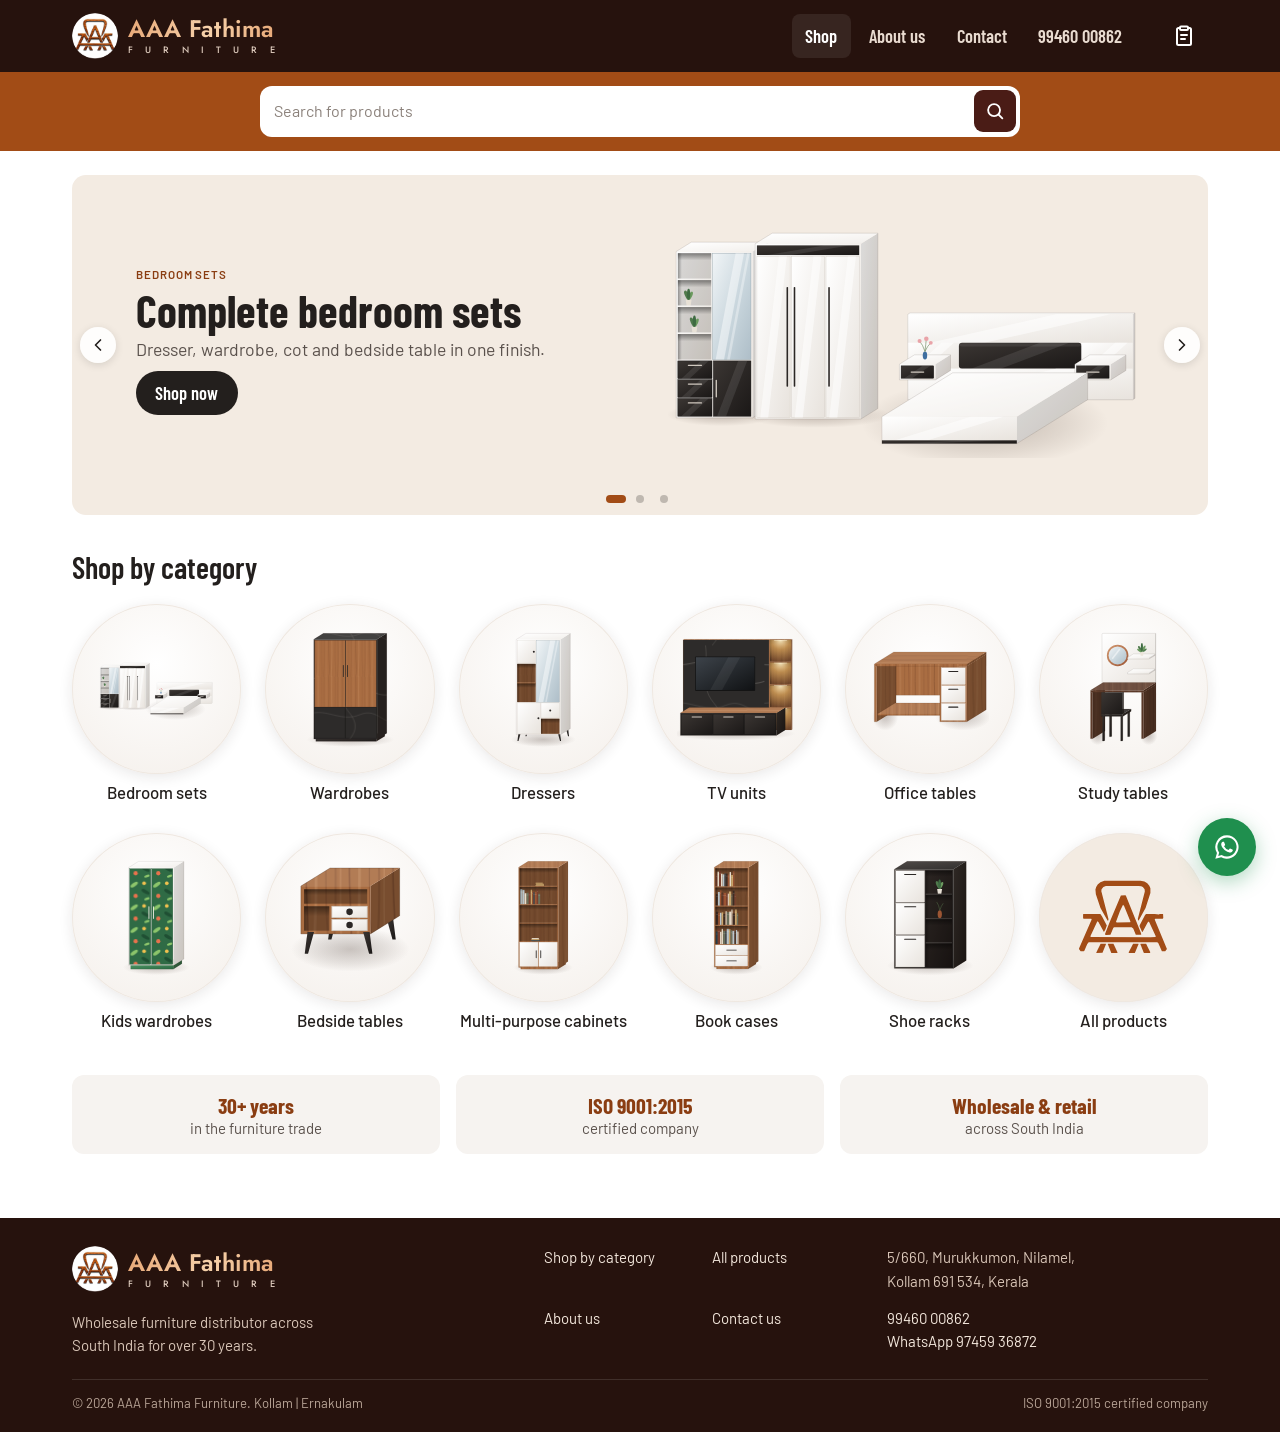
==== commit ace3ed7c: "Simpler shop layout: categories first, then products Client feedback asked for a simpler design like" ====
--- a/index.html
+++ b/index.html
@@ -2,10 +2,10 @@
 <html lang="en">
 <head>
   <meta charset="utf-8">
-  <meta name="viewport" content="width=device-width, initial-scale=1">
+  <meta name="viewport" content="width=device-width, initial-scale=1, viewport-fit=cover">
   <title>AAA Fathima Furniture | Wardrobes, bedroom sets and storage from Kollam</title>
   <meta name="description" content="AAA Fathima Furniture, Kollam: wardrobes, dressers, bedroom sets, TV units, office and study tables. One of South India's top wholesale furniture distributors for over 30 years. Enquire on WhatsApp.">
-  <meta name="theme-color" content="#4a1c16">
+  <meta name="theme-color" content="#26120d">
   <link rel="icon" href="assets/img/favicon.svg" type="image/svg+xml">
   <link rel="icon" href="assets/img/favicon-32.png" type="image/png" sizes="32x32">
   <link rel="apple-touch-icon" href="assets/img/apple-touch-icon.png">
@@ -14,7 +14,7 @@
   <meta property="og:description" content="Wardrobes, dressers, bedroom sets, TV units and office tables from Kollam, supplied across South India for over 30 years.">
   <link rel="preconnect" href="https://fonts.googleapis.com">
   <link rel="preconnect" href="https://fonts.gstatic.com" crossorigin>
-  <link href="https://fonts.googleapis.com/css2?family=Barlow+Condensed:wght@500;600;700&family=Barlow:ital,wght@0,400;0,500;0,600;1,400&family=Jost:wght@500;600&family=Parisienne&display=swap" rel="stylesheet">
+  <link href="https://fonts.googleapis.com/css2?family=Barlow+Condensed:wght@600;700&family=Barlow:wght@400;500;600&family=Jost:wght@500;600&display=swap" rel="stylesheet">
   <link rel="stylesheet" href="assets/css/styles.css">
   <script type="application/ld+json">
   {
@@ -34,255 +34,276 @@
   }
   </script>
 </head>
-<body>
+<body data-view="home">
   <a class="skip-link" href="#main">Skip to content</a>
 
-  <div class="promo">
-    <div class="wrap promo-inner">
-      <p>New from us: the <strong>AAA&nbsp;Fathima&nbsp;Premium</strong> range.</p>
-      <a class="promo-link" data-wa="Hello AAA Fathima Furniture, please send me your full catalogue." href="#contact">Get the full catalogue on WhatsApp</a>
-    </div>
-  </div>
-
-  <header class="site-header" id="site-header">
-    <div class="wrap header-inner">
-      <a class="brand" href="#top" aria-label="AAA Fathima Furniture, back to top">
-        <img class="brand-mark" src="assets/img/logo.webp" alt="" width="50" height="50">
+  <!-- ===== Header: menu, logo, enquiry list ===== -->
+  <header class="top">
+    <div class="wrap top-inner">
+      <button class="icon-btn menu-btn" type="button" id="menu-btn" aria-label="Open menu" aria-controls="menu" aria-expanded="false">
+        <svg class="ic" viewBox="0 0 24 24" aria-hidden="true"><path d="M4 6h16M4 12h16M4 18h16"/></svg>
+      </button>
+      <a class="brand" href="#/" aria-label="AAA Fathima Furniture, home">
+        <img class="brand-mark" src="assets/img/logo.webp" alt="" width="40" height="40">
         <span class="brand-words" aria-hidden="true">
           <span class="brand-name">AAA Fathima</span>
           <span class="brand-sub">F u r n i t u r e</span>
         </span>
       </a>
-
-      <nav class="site-nav" id="site-nav" aria-label="Main">
-        <a href="#bedroom-sets">Bedroom sets</a>
-        <a href="#catalogue">Catalogue</a>
-        <a href="#about">About us</a>
-        <a href="#materials">Materials</a>
-        <a href="#contact">Contact</a>
+      <nav class="top-links" aria-label="Main">
+        <a href="#/" data-tab="home">Shop</a>
+        <a href="#/about" data-tab="about">About us</a>
+        <a href="#/contact" data-tab="contact">Contact</a>
+        <a href="tel:+919946000862">99460 00862</a>
       </nav>
-
-      <div class="header-actions">
-        <a class="header-call" href="tel:+919946000862">
-          <svg viewBox="0 0 24 24" aria-hidden="true"><path d="M6.6 10.8a15.1 15.1 0 0 0 6.6 6.6l2.2-2.2a1 1 0 0 1 1-.25 11.4 11.4 0 0 0 3.6.57 1 1 0 0 1 1 1V20a1 1 0 0 1-1 1A17 17 0 0 1 3 4a1 1 0 0 1 1-1h3.5a1 1 0 0 1 1 1c0 1.25.2 2.45.57 3.57a1 1 0 0 1-.25 1z"/></svg>
-          <span>99460 00862</span>
-        </a>
-        <button class="list-btn" type="button" data-open-list aria-label="Open enquiry list">
-          <svg viewBox="0 0 24 24" aria-hidden="true"><path d="M7 4h10l1 4H6zM5 9h14v10a1 1 0 0 1-1 1H6a1 1 0 0 1-1-1zm4 3v2h6v-2z"/></svg>
-          <span class="list-btn-label">Enquiry list</span>
-          <span class="count" data-count hidden>0</span>
+      <a class="icon-btn list-link" href="#/enquiry" aria-label="Enquiry list">
+        <svg class="ic" viewBox="0 0 24 24" aria-hidden="true"><path d="M8 4H6.5A1.5 1.5 0 0 0 5 5.5v14A1.5 1.5 0 0 0 6.5 21h11a1.5 1.5 0 0 0 1.5-1.5v-14A1.5 1.5 0 0 0 17.5 4H16"/><rect x="8" y="2.5" width="8" height="3.5" rx="1"/><path d="M9 11h6M9 15h4"/></svg>
+        <span class="count" data-count hidden>0</span>
+      </a>
+    </div>
+  </header>
+
+  <!-- ===== Search ===== -->
+  <div class="search-band">
+    <div class="wrap">
+      <form class="search" id="search-form" role="search">
+        <label class="sr-only" for="q">Search for products</label>
+        <input id="q" type="search" placeholder="Search for products" autocomplete="off" enterkeyhint="search">
+        <button type="submit" aria-label="Search">
+          <svg class="ic" viewBox="0 0 24 24" aria-hidden="true"><circle cx="11" cy="11" r="6.5"/><path d="m20 20-4.2-4.2"/></svg>
         </button>
-        <button class="menu-btn" type="button" aria-expanded="false" aria-controls="site-nav" id="menu-btn">
-          <span class="sr-only">Menu</span>
-          <span class="menu-bars" aria-hidden="true"></span>
-        </button>
-      </div>
-    </div>
-  </header>
-
-  <main id="main">
-    <!-- Hero -->
-    <section class="hero" id="top">
-      <div class="hero-watermark" id="hero-watermark" aria-hidden="true"></div>
-      <div class="wrap hero-grid">
-        <div class="hero-copy">
-          <h1>Furniture that feels like home.</h1>
-          <p class="lede">Wardrobes, dressers, bedroom sets, TV units and office tables from Kollam, supplied wholesale and retail across South India for over 30 years.</p>
-          <div class="hero-actions">
-            <a class="btn btn-primary" href="#catalogue">Browse the catalogue</a>
-            <a class="btn btn-outline" data-wa="Hello AAA Fathima Furniture, I'd like to know more about your furniture." href="#contact">
-              <svg class="wa-icon" viewBox="0 0 24 24" aria-hidden="true"><path d="M12 2a10 10 0 0 0-8.6 15.1L2 22l5-1.3A10 10 0 1 0 12 2zm0 18.2a8.2 8.2 0 0 1-4.2-1.15l-.3-.18-3 .78.8-2.9-.2-.3A8.2 8.2 0 1 1 12 20.2zm4.5-6.1c-.25-.12-1.46-.72-1.69-.8s-.39-.12-.55.12-.63.8-.78.96-.29.19-.53.06a6.7 6.7 0 0 1-3.34-2.92c-.25-.43.25-.4.72-1.34a.45.45 0 0 0-.02-.43c-.06-.12-.55-1.33-.76-1.82s-.4-.41-.55-.42h-.47a.9.9 0 0 0-.65.3 2.74 2.74 0 0 0-.86 2.04 4.77 4.77 0 0 0 1 2.53 10.9 10.9 0 0 0 4.18 3.7c1.56.67 2.17.73 2.95.61a2.5 2.5 0 0 0 1.66-1.17 2.05 2.05 0 0 0 .14-1.17c-.06-.1-.22-.16-.46-.28z"/></svg>
-              Chat on WhatsApp
-            </a>
-          </div>
-          <ul class="hero-proof" aria-label="Certifications">
-            <li>ISO 9001:2015 certified</li>
-            <li>MSME registered</li>
-            <li>Make in India</li>
+      </form>
+    </div>
+  </div>
+
+  <main id="main" tabindex="-1">
+
+    <!-- ===== Home: banner + categories ===== -->
+    <section class="view" id="view-home" aria-labelledby="home-title">
+      <h1 class="sr-only" id="home-title" data-view-title tabindex="-1">AAA Fathima Furniture, Kollam</h1>
+      <div class="wrap">
+        <div class="banner" aria-roledescription="carousel" aria-label="Highlights">
+          <div class="slides" id="slides">
+            <div class="slide slide-sets" role="group" aria-roledescription="slide" aria-label="1 of 3">
+              <div class="slide-copy">
+                <p class="slide-kicker">Bedroom sets</p>
+                <h2 class="slide-title">Complete bedroom sets</h2>
+                <p class="slide-text">Dresser, wardrobe, cot and bedside table in one finish.</p>
+                <a class="slide-btn" href="#/c/bedroom-set">Shop now</a>
+              </div>
+              <div class="slide-art" data-art="MW-250"></div>
+            </div>
+            <div class="slide slide-premium" role="group" aria-roledescription="slide" aria-label="2 of 3">
+              <div class="slide-copy">
+                <p class="slide-kicker">New from us</p>
+                <h2 class="slide-title">AAA&nbsp;Fathima Premium range</h2>
+                <p class="slide-text">Get the full catalogue on WhatsApp.</p>
+                <a class="slide-btn" data-wa="Hello AAA Fathima Furniture, please send me your full catalogue." href="#/contact">Get catalogue</a>
+              </div>
+              <div class="slide-art" data-mark></div>
+            </div>
+            <div class="slide slide-work" role="group" aria-roledescription="slide" aria-label="3 of 3">
+              <div class="slide-copy">
+                <p class="slide-kicker">Office and study</p>
+                <h2 class="slide-title">Tables for work and study</h2>
+                <p class="slide-text">Office tables, study desks and a kids desk set.</p>
+                <a class="slide-btn" href="#/c/office-table">Shop now</a>
+              </div>
+              <div class="slide-art" data-art="MW-193"></div>
+            </div>
+          </div>
+          <button class="banner-arrow banner-prev" type="button" aria-label="Previous slide">
+            <svg class="ic" viewBox="0 0 24 24" aria-hidden="true"><path d="m15 18-6-6 6-6"/></svg>
+          </button>
+          <button class="banner-arrow banner-next" type="button" aria-label="Next slide">
+            <svg class="ic" viewBox="0 0 24 24" aria-hidden="true"><path d="m9 18 6-6-6-6"/></svg>
+          </button>
+          <div class="dots" id="dots"></div>
+        </div>
+
+        <h2 class="section-title">Shop by category</h2>
+        <ul class="cats" id="cats"></ul>
+
+        <ul class="trust" aria-label="About us in short">
+          <li><b>30+ years</b><span>in the furniture trade</span></li>
+          <li><b>ISO 9001:2015</b><span>certified company</span></li>
+          <li><b>Wholesale &amp; retail</b><span>across South India</span></li>
+        </ul>
+      </div>
+    </section>
+
+    <!-- ===== Product list: one category, all products or search results ===== -->
+    <section class="view" id="view-list" aria-labelledby="list-title" hidden>
+      <div class="wrap">
+        <div class="view-head">
+          <button class="back" type="button" data-back aria-label="Back">
+            <svg class="ic" viewBox="0 0 24 24" aria-hidden="true"><path d="m15 18-6-6 6-6"/></svg>
+          </button>
+          <div>
+            <h1 class="view-title" id="list-title" data-view-title tabindex="-1"></h1>
+            <p class="view-sub" id="list-sub" aria-live="polite"></p>
+          </div>
+        </div>
+        <div class="chips" id="list-chips" role="group" aria-label="Categories"></div>
+        <ul class="grid" id="list-grid"></ul>
+        <div class="empty" id="list-empty" hidden>
+          <p>No model matches <strong id="list-empty-q"></strong>. Check the model number, or browse the categories.</p>
+          <a class="btn btn-outline" href="#/">Browse categories</a>
+        </div>
+      </div>
+    </section>
+
+    <!-- ===== Product detail ===== -->
+    <section class="view" id="view-product" aria-labelledby="pd-title" hidden>
+      <div class="wrap">
+        <div class="view-head">
+          <button class="back" type="button" data-back aria-label="Back">
+            <svg class="ic" viewBox="0 0 24 24" aria-hidden="true"><path d="m15 18-6-6 6-6"/></svg>
+          </button>
+          <a class="crumb" id="pd-crumb" href="#/"></a>
+        </div>
+        <div class="pd">
+          <div class="pd-figure" id="pd-figure"></div>
+          <div class="pd-body">
+            <p class="tag" id="pd-tag"></p>
+            <h1 class="pd-title" id="pd-title" data-view-title tabindex="-1"></h1>
+            <p class="pd-finish" id="pd-finish"></p>
+            <div id="pd-detail"></div>
+            <div class="pd-actions">
+              <a class="btn btn-wa btn-block" id="pd-wa" target="_blank" rel="noopener">
+                <svg class="wa-icon" viewBox="0 0 24 24" aria-hidden="true"><use href="#wa-glyph"/></svg>
+                Ask about this on WhatsApp
+              </a>
+              <button class="btn btn-outline btn-block" type="button" id="pd-add">Add to enquiry list</button>
+              <button class="link-btn" type="button" id="pd-share">
+                <svg class="ic" viewBox="0 0 24 24" aria-hidden="true"><circle cx="18" cy="5" r="2.5"/><circle cx="6" cy="12" r="2.5"/><circle cx="18" cy="19" r="2.5"/><path d="m8.3 13.3 7.4 4.4M15.7 6.3l-7.4 4.4"/></svg>
+                Share this model
+              </button>
+            </div>
+          </div>
+        </div>
+        <section class="more" id="pd-more" aria-labelledby="pd-more-title">
+          <h2 class="section-title" id="pd-more-title"></h2>
+          <ul class="rail" id="pd-more-list"></ul>
+        </section>
+      </div>
+    </section>
+
+    <!-- ===== Enquiry list (the "cart") ===== -->
+    <section class="view" id="view-enquiry" aria-labelledby="eq-title" hidden>
+      <div class="wrap narrow">
+        <div class="view-head">
+          <button class="back" type="button" data-back aria-label="Back">
+            <svg class="ic" viewBox="0 0 24 24" aria-hidden="true"><path d="m15 18-6-6 6-6"/></svg>
+          </button>
+          <div>
+            <h1 class="view-title" id="eq-title" data-view-title tabindex="-1">Enquiry list</h1>
+            <p class="view-sub">Ask about price and availability in one WhatsApp message.</p>
+          </div>
+        </div>
+        <ul class="eq-items" id="eq-items"></ul>
+        <div class="empty" id="eq-empty">
+          <p>Your list is empty. Tap <b>Add to list</b> on any model to collect it here.</p>
+          <a class="btn btn-primary" href="#/">Browse categories</a>
+        </div>
+        <form class="panel" id="eq-form" novalidate>
+          <div class="field-row">
+            <div class="field">
+              <label for="eq-name">Your name</label>
+              <input id="eq-name" type="text" autocomplete="name">
+            </div>
+            <div class="field">
+              <label for="eq-place">Town or city</label>
+              <input id="eq-place" type="text" autocomplete="address-level2">
+            </div>
+          </div>
+          <button class="btn btn-wa btn-block" type="submit">
+            <svg class="wa-icon" viewBox="0 0 24 24" aria-hidden="true"><use href="#wa-glyph"/></svg>
+            Send list on WhatsApp
+          </button>
+          <button class="link-btn" type="button" id="eq-clear">Clear list</button>
+        </form>
+      </div>
+    </section>
+
+    <!-- ===== About ===== -->
+    <section class="view" id="view-about" aria-labelledby="about-title" hidden>
+      <div class="wrap narrow">
+        <div class="view-head">
+          <button class="back" type="button" data-back aria-label="Back">
+            <svg class="ic" viewBox="0 0 24 24" aria-hidden="true"><path d="m15 18-6-6 6-6"/></svg>
+          </button>
+          <h1 class="view-title" id="about-title" data-view-title tabindex="-1">About us</h1>
+        </div>
+        <div class="prose">
+          <p class="lede">With over 30 years in the furniture industry, we are recognised as one of the top wholesale furniture distributors across South India.</p>
+          <h2>Introducing AAA&nbsp;Fathima Premium</h2>
+          <p>We are delighted to introduce our new brand identity, AAA&nbsp;Fathima Premium. <a data-wa="Hello AAA Fathima Furniture, please tell me about the AAA Fathima Premium range." href="#/contact">Ask us about the Premium range on WhatsApp</a>.</p>
+          <p class="pills"><span>Head office in Kollam</span><span>Branch in Ernakulam</span></p>
+
+          <h2>Why choose us</h2>
+          <ul class="why">
+            <li><b>Quality furniture</b>Made with particle board from Greenland, Associate, Dolby Prowud and Nailah.</li>
+            <li><b>Affordable price</b>Pricing that works for dealers stocking a showroom and for families furnishing a home.</li>
+            <li><b>Creativity and innovation</b>Designs and finishes that keep up with how homes are furnished today.</li>
+            <li><b>Focus on client satisfaction</b>Ask us anything on WhatsApp or phone, from choosing a model to placing an order.</li>
           </ul>
-        </div>
-
-        <figure class="hero-figure">
-          <div class="hero-scene" id="hero-scene"></div>
-          <figcaption class="hero-caption">
-            <span class="tag"><b>MW - 251</b><span>Azure Haven</span></span>
-            <span class="script">Take Comfort Into Luxurious Slumber</span>
-          </figcaption>
-        </figure>
-      </div>
-    </section>
-
-    <!-- Rooms -->
-    <section class="section rooms" id="collections" aria-labelledby="rooms-title">
-      <div class="wrap">
-        <div class="section-head">
-          <h2 id="rooms-title">Browse by room</h2>
-          <p>Choose a category to see every model we make for it, with sizes.</p>
-        </div>
-        <div class="rooms-grid" id="rooms"></div>
-      </div>
-    </section>
-
-    <!-- Bedroom sets -->
-    <section class="section series" id="bedroom-sets" aria-labelledby="series-title">
-      <div class="series-watermark" id="series-watermark" aria-hidden="true"></div>
-      <div class="wrap">
-        <div class="section-head">
-          <h2 id="series-title">Bedroom sets</h2>
-          <p>Each set comes with a dresser, wardrobe, cot and bedside table in one matching finish.</p>
-        </div>
-        <div class="series-tabs" role="tablist" aria-label="Bedroom series" id="series-tabs"></div>
-        <div class="series-panel" id="series-panel" role="tabpanel" tabindex="0"></div>
-      </div>
-    </section>
-
-    <!-- Catalogue -->
-    <section class="section catalogue" id="catalogue" aria-labelledby="catalogue-title">
-      <div class="wrap">
-        <div class="section-head">
-          <h2 id="catalogue-title">Catalogue</h2>
-          <p>Sizes are in inches and read the way they do in our printed catalogue: height, depth, width.</p>
-        </div>
-      </div>
-      <div class="cat-tools" id="cat-tools">
-        <div class="wrap cat-tools-inner">
-          <div class="chips" id="chips" role="group" aria-label="Filter by category"></div>
-          <label class="search">
-            <span class="sr-only">Search the catalogue</span>
-            <svg viewBox="0 0 24 24" aria-hidden="true"><path d="M10.5 3a7.5 7.5 0 0 1 5.96 12.05l4.25 4.24-1.42 1.42-4.24-4.25A7.5 7.5 0 1 1 10.5 3zm0 2a5.5 5.5 0 1 0 0 11 5.5 5.5 0 0 0 0-11z"/></svg>
-            <input type="search" id="cat-search" placeholder="Model no. or finish, e.g. MW-203" autocomplete="off">
-          </label>
-        </div>
-      </div>
-      <div class="wrap">
-        <p class="cat-count" id="cat-count" aria-live="polite"></p>
-        <ul class="cat-grid" id="cat-grid"></ul>
-        <div class="cat-empty" id="cat-empty" hidden>
-          <p>No model matches <strong id="cat-empty-q"></strong>. Check the model number, or show every model.</p>
-          <button class="btn btn-outline" type="button" id="cat-reset">Show all models</button>
-        </div>
-      </div>
-    </section>
-
-    <!-- About -->
-    <section class="section about" id="about" aria-labelledby="about-title">
-      <div class="about-watermark" id="about-watermark" aria-hidden="true"></div>
-      <div class="wrap about-grid">
-        <div class="about-story">
-          <h2 id="about-title">Experience counts</h2>
-          <p class="about-lede">With over 30 years in the furniture industry, we are recognised as one of the top wholesale furniture distributors across South India.</p>
-          <h3>Introducing AAA&nbsp;Fathima Premium</h3>
-          <p>We are delighted to introduce our new brand identity, AAA&nbsp;Fathima Premium. <a class="about-link" data-wa="Hello AAA Fathima Furniture, please tell me about the AAA Fathima Premium range." href="#contact">Ask us about the Premium range on WhatsApp</a>.</p>
-          <p class="about-places"><span>Head office in Kollam</span><span>Branch in Ernakulam</span></p>
-        </div>
-        <div class="about-why">
-          <h2>Why choose us</h2>
-          <ul class="why-list">
-            <li>
-              <h3>Quality furniture</h3>
-              <p>Made with particle board from Greenland, Associate, Dolby Prowud and Nailah.</p>
-            </li>
-            <li>
-              <h3>Affordable price</h3>
-              <p>Pricing that works for dealers stocking a showroom and for families furnishing a home.</p>
-            </li>
-            <li>
-              <h3>Creativity and innovation</h3>
-              <p>Designs and finishes that keep up with how homes are furnished today.</p>
-            </li>
-            <li>
-              <h3>Focus on client satisfaction</h3>
-              <p>Ask us anything on WhatsApp or phone, from choosing a model to placing an order.</p>
-            </li>
-          </ul>
-        </div>
-      </div>
-    </section>
-
-    <!-- Materials -->
-    <section class="section materials" id="materials" aria-labelledby="materials-title">
-      <div class="wrap materials-grid">
-        <div class="materials-copy">
-          <h2 id="materials-title">What our furniture is made of</h2>
-          <p>Everything you need to know about material finishes, starting with the boards. We build with particle board from four established Indian manufacturers.</p>
+
+          <h2>What our furniture is made of</h2>
+          <p>We build with particle board from four established Indian manufacturers, finished in solid colours, wood grains, stone textures and high gloss. Every piece is designed for easy assembly, and bedroom sets include storage.</p>
           <ul class="boards">
             <li><span class="board-swatch board-swatch-1" aria-hidden="true"></span>Greenland particle board</li>
             <li><span class="board-swatch board-swatch-2" aria-hidden="true"></span>Associate particle board</li>
             <li><span class="board-swatch board-swatch-3" aria-hidden="true"></span>Dolby Prowud</li>
             <li><span class="board-swatch board-swatch-4" aria-hidden="true"></span>Nailah Chip Board Pvt. Ltd</li>
           </ul>
-        </div>
-        <dl class="facts">
+
+          <h2>Certifications</h2>
+          <ul class="certs">
+            <li><b>ISO 9001:2015</b> certified company</li>
+            <li><b>MSME</b> registered enterprise</li>
+            <li><b>Make in India</b> manufactured locally</li>
+            <li><b>Eco friendly</b> materials</li>
+          </ul>
+        </div>
+      </div>
+    </section>
+
+    <!-- ===== Contact ===== -->
+    <section class="view" id="view-contact" aria-labelledby="contact-title" hidden>
+      <div class="wrap narrow">
+        <div class="view-head">
+          <button class="back" type="button" data-back aria-label="Back">
+            <svg class="ic" viewBox="0 0 24 24" aria-hidden="true"><path d="m15 18-6-6 6-6"/></svg>
+          </button>
           <div>
-            <dt>Material</dt>
-            <dd>Particle board, finished in solid colours, wood grains, stone textures and high gloss.</dd>
-          </div>
-          <div>
-            <dt>Assembly</dt>
-            <dd>Easy assembly. Every piece is designed to go together quickly where it will be used.</dd>
-          </div>
-          <div>
-            <dt>Storage</dt>
-            <dd>Bedroom sets include storage. The Black Coral cot has a hydraulic lift-up base.</dd>
-          </div>
-          <div>
-            <dt>Sizes</dt>
-            <dd>Listed in inches as H | D | W. Each model page also shows centimetres.</dd>
-          </div>
-        </dl>
-      </div>
-      <div class="wrap">
-        <ul class="certs" aria-label="Certifications">
-          <li>
-            <svg viewBox="0 0 40 40" aria-hidden="true"><circle cx="20" cy="20" r="17" fill="none" stroke="currentColor" stroke-width="2"/><circle cx="20" cy="20" r="12" fill="none" stroke="currentColor" stroke-width="1" stroke-dasharray="2 2"/><path d="M14 20.5l4 4 8-9" fill="none" stroke="currentColor" stroke-width="2.4" stroke-linecap="round" stroke-linejoin="round"/></svg>
-            <span><b>ISO 9001:2015</b> certified company</span>
-          </li>
-          <li>
-            <svg viewBox="0 0 40 40" aria-hidden="true"><rect x="5" y="9" width="30" height="22" rx="3" fill="none" stroke="currentColor" stroke-width="2"/><path d="M11 25V15l4.5 6 4.5-6v10M24 15h5M24 20h5M24 25h5" fill="none" stroke="currentColor" stroke-width="1.8" stroke-linecap="round" stroke-linejoin="round"/></svg>
-            <span><b>MSME</b> registered enterprise</span>
-          </li>
-          <li>
-            <svg viewBox="0 0 40 40" aria-hidden="true"><path d="M8 30h24M10 30V18l10-8 10 8v12M17 30v-7h6v7" fill="none" stroke="currentColor" stroke-width="2" stroke-linejoin="round"/></svg>
-            <span><b>Make in India</b> manufactured locally</span>
-          </li>
-          <li>
-            <svg viewBox="0 0 40 40" aria-hidden="true"><path d="M9 31c0-12 8-20 22-22-1 14-9 22-21 22zM9 31l11-11" fill="none" stroke="currentColor" stroke-width="2" stroke-linecap="round" stroke-linejoin="round"/></svg>
-            <span><b>Eco friendly</b> materials</span>
-          </li>
-        </ul>
-      </div>
-    </section>
-
-    <!-- Contact -->
-    <section class="section contact" id="contact" aria-labelledby="contact-title">
-      <div class="wrap contact-grid">
-        <div class="contact-info">
-          <h2 id="contact-title">Visit, call or message us</h2>
-          <p>Homeowners, dealers and retailers are all welcome. Ask us about prices, stock and wholesale supply.</p>
-          <div class="contact-cards">
-            <a class="contact-line" href="tel:+919946000862">
-              <span class="contact-label">Call</span>
-              <span class="contact-value">99460 00862</span>
-            </a>
-            <a class="contact-line" data-wa="Hello AAA Fathima Furniture," href="#contact">
-              <span class="contact-label">WhatsApp</span>
-              <span class="contact-value">97459 36872</span>
-            </a>
-          </div>
-          <address class="address">
-            <span class="contact-label">Head office</span>
-            5/660, AAA&nbsp;Fathima Furniture,<br>
-            Murukkumon, Nilamel,<br>
-            Kollam 691 534, Kerala, India
-          </address>
-          <p class="branches"><span class="contact-label">Branches</span> Kollam | Ernakulam</p>
-          <div class="map">
-            <iframe title="Map showing AAA Fathima Furniture head office in Nilamel, Kollam" loading="lazy" referrerpolicy="no-referrer-when-downgrade" id="map-frame"></iframe>
-          </div>
-        </div>
-
-        <form class="enquiry-form" id="enquiry-form" novalidate>
-          <h3>Send an enquiry</h3>
+            <h1 class="view-title" id="contact-title" data-view-title tabindex="-1">Contact us</h1>
+            <p class="view-sub">Homeowners, dealers and retailers are all welcome.</p>
+          </div>
+        </div>
+        <div class="contact-cards">
+          <a class="contact-card" href="tel:+919946000862">
+            <span class="contact-label">Call</span>
+            <span class="contact-value">99460 00862</span>
+          </a>
+          <a class="contact-card contact-card-wa" data-wa="Hello AAA Fathima Furniture," href="#/contact">
+            <span class="contact-label">WhatsApp</span>
+            <span class="contact-value">97459 36872</span>
+          </a>
+        </div>
+        <address class="address">
+          <span class="contact-label">Head office</span>
+          5/660, AAA&nbsp;Fathima Furniture,<br>
+          Murukkumon, Nilamel,<br>
+          Kollam 691 534, Kerala, India
+        </address>
+        <p class="branches"><span class="contact-label">Branches</span> Kollam | Ernakulam</p>
+        <div class="map">
+          <iframe title="Map showing AAA Fathima Furniture head office in Nilamel, Kollam" loading="lazy" referrerpolicy="no-referrer-when-downgrade" id="map-frame"></iframe>
+        </div>
+
+        <form class="panel" id="enquiry-form" novalidate>
+          <h2>Send an enquiry</h2>
           <p class="form-intro">Your message opens in WhatsApp, ready to send to our team.</p>
           <div class="field">
             <label for="f-name">Your name</label>
@@ -309,8 +330,8 @@
             <textarea id="f-message" name="message" rows="4" placeholder="For example: price for MW-251 Azure Haven, delivery to Thrissur"></textarea>
           </div>
           <div class="form-list" id="form-list" hidden></div>
-          <button class="btn btn-primary btn-block" type="submit">
-            <svg class="wa-icon" viewBox="0 0 24 24" aria-hidden="true"><path d="M12 2a10 10 0 0 0-8.6 15.1L2 22l5-1.3A10 10 0 1 0 12 2zm0 18.2a8.2 8.2 0 0 1-4.2-1.15l-.3-.18-3 .78.8-2.9-.2-.3A8.2 8.2 0 1 1 12 20.2zm4.5-6.1c-.25-.12-1.46-.72-1.69-.8s-.39-.12-.55.12-.63.8-.78.96-.29.19-.53.06a6.7 6.7 0 0 1-3.34-2.92c-.25-.43.25-.4.72-1.34a.45.45 0 0 0-.02-.43c-.06-.12-.55-1.33-.76-1.82s-.4-.41-.55-.42h-.47a.9.9 0 0 0-.65.3 2.74 2.74 0 0 0-.86 2.04 4.77 4.77 0 0 0 1 2.53 10.9 10.9 0 0 0 4.18 3.7c1.56.67 2.17.73 2.95.61a2.5 2.5 0 0 0 1.66-1.17 2.05 2.05 0 0 0 .14-1.17c-.06-.1-.22-.16-.46-.28z"/></svg>
+          <button class="btn btn-wa btn-block" type="submit">
+            <svg class="wa-icon" viewBox="0 0 24 24" aria-hidden="true"><use href="#wa-glyph"/></svg>
             Send on WhatsApp
           </button>
         </form>
@@ -318,11 +339,12 @@
     </section>
   </main>
 
-  <footer class="site-footer">
-    <div class="wrap footer-grid">
-      <div class="footer-brand">
-        <a class="brand brand-light" href="#top" aria-label="AAA Fathima Furniture, back to top">
-          <img class="brand-mark" src="assets/img/logo.webp" alt="" width="60" height="60" loading="lazy">
+  <!-- ===== Footer ===== -->
+  <footer class="foot">
+    <div class="wrap foot-grid">
+      <div class="foot-brand">
+        <a class="brand" href="#/" aria-label="AAA Fathima Furniture, home">
+          <img class="brand-mark" src="assets/img/logo.webp" alt="" width="48" height="48" loading="lazy">
           <span class="brand-words" aria-hidden="true">
             <span class="brand-name">AAA Fathima</span>
             <span class="brand-sub">F u r n i t u r e</span>
@@ -330,90 +352,88 @@
         </a>
         <p>Wholesale furniture distributor across South India for over 30 years.</p>
       </div>
-      <nav class="footer-nav" aria-label="Footer">
-        <a href="#bedroom-sets">Bedroom sets</a>
-        <a href="#catalogue">Catalogue</a>
-        <a href="#about">About us</a>
-        <a href="#materials">Materials</a>
-        <a href="#contact">Contact</a>
+      <nav class="foot-links" aria-label="Footer">
+        <a href="#/">Shop by category</a>
+        <a href="#/c/all">All products</a>
+        <a href="#/about">About us</a>
+        <a href="#/contact">Contact us</a>
       </nav>
-      <div class="footer-contact">
+      <div class="foot-contact">
         <p>5/660, Murukkumon, Nilamel,<br>Kollam 691 534, Kerala</p>
-        <p><a href="tel:+919946000862">99460 00862</a><br><a data-wa="Hello AAA Fathima Furniture," href="#contact">WhatsApp 97459 36872</a></p>
-      </div>
-    </div>
-    <div class="wrap footer-base">
+        <p><a href="tel:+919946000862">99460 00862</a><br><a data-wa="Hello AAA Fathima Furniture," href="#/contact">WhatsApp 97459 36872</a></p>
+      </div>
+    </div>
+    <div class="wrap foot-base">
       <p>&copy; <span id="year">2026</span> AAA&nbsp;Fathima Furniture. Kollam | Ernakulam</p>
       <p>ISO 9001:2015 certified company</p>
     </div>
   </footer>
 
-  <a class="fab is-tucked" data-wa="Hello AAA Fathima Furniture," href="#contact" aria-label="Chat with AAA Fathima Furniture on WhatsApp">
-    <svg viewBox="0 0 24 24" aria-hidden="true"><path d="M12 2a10 10 0 0 0-8.6 15.1L2 22l5-1.3A10 10 0 1 0 12 2zm0 18.2a8.2 8.2 0 0 1-4.2-1.15l-.3-.18-3 .78.8-2.9-.2-.3A8.2 8.2 0 1 1 12 20.2zm4.5-6.1c-.25-.12-1.46-.72-1.69-.8s-.39-.12-.55.12-.63.8-.78.96-.29.19-.53.06a6.7 6.7 0 0 1-3.34-2.92c-.25-.43.25-.4.72-1.34a.45.45 0 0 0-.02-.43c-.06-.12-.55-1.33-.76-1.82s-.4-.41-.55-.42h-.47a.9.9 0 0 0-.65.3 2.74 2.74 0 0 0-.86 2.04 4.77 4.77 0 0 0 1 2.53 10.9 10.9 0 0 0 4.18 3.7c1.56.67 2.17.73 2.95.61a2.5 2.5 0 0 0 1.66-1.17 2.05 2.05 0 0 0 .14-1.17c-.06-.1-.22-.16-.46-.28z"/></svg>
+  <!-- ===== Phone bottom bar ===== -->
+  <nav class="bottom-nav" aria-label="Quick links">
+    <a href="#/" data-tab="home">
+      <svg class="ic" viewBox="0 0 24 24" aria-hidden="true"><rect x="4" y="4" width="7" height="7" rx="1.5"/><rect x="13" y="4" width="7" height="7" rx="1.5"/><rect x="4" y="13" width="7" height="7" rx="1.5"/><rect x="13" y="13" width="7" height="7" rx="1.5"/></svg>
+      <span>Shop</span>
+    </a>
+    <a href="#/enquiry" data-tab="enquiry">
+      <span class="bn-icon">
+        <svg class="ic" viewBox="0 0 24 24" aria-hidden="true"><path d="M8 4H6.5A1.5 1.5 0 0 0 5 5.5v14A1.5 1.5 0 0 0 6.5 21h11a1.5 1.5 0 0 0 1.5-1.5v-14A1.5 1.5 0 0 0 17.5 4H16"/><rect x="8" y="2.5" width="8" height="3.5" rx="1"/><path d="M9 11h6M9 15h4"/></svg>
+        <span class="count" data-count hidden>0</span>
+      </span>
+      <span>Enquiry</span>
+    </a>
+    <a href="tel:+919946000862">
+      <svg class="ic" viewBox="0 0 24 24" aria-hidden="true"><path d="M5.5 3.5h3l1.8 4.6-2.3 1.5a11 11 0 0 0 6.4 6.4l1.5-2.3 4.6 1.8v3a2 2 0 0 1-2.1 2A16.5 16.5 0 0 1 3.5 5.6a2 2 0 0 1 2-2.1z"/></svg>
+      <span>Call</span>
+    </a>
+    <a href="#/contact" data-tab="contact">
+      <svg class="ic" viewBox="0 0 24 24" aria-hidden="true"><path d="M12 21s-6.5-5.8-6.5-11a6.5 6.5 0 0 1 13 0c0 5.2-6.5 11-6.5 11z"/><circle cx="12" cy="10" r="2.3"/></svg>
+      <span>Contact</span>
+    </a>
+  </nav>
+
+  <a class="fab" data-wa="Hello AAA Fathima Furniture," href="#/contact" aria-label="Chat with AAA Fathima Furniture on WhatsApp">
+    <svg viewBox="0 0 24 24" aria-hidden="true"><use href="#wa-glyph"/></svg>
   </a>
-  <button class="list-fab" type="button" data-open-list hidden>
-    Enquiry list <span class="count" data-count>0</span>
-  </button>
-
-  <!-- Product detail -->
-  <dialog class="pd" id="product-dialog" aria-labelledby="pd-title">
-    <div class="pd-inner">
-      <button class="icon-btn pd-close" type="button" data-close aria-label="Close">
-        <svg viewBox="0 0 24 24" aria-hidden="true"><path d="M6.4 5 12 10.6 17.6 5 19 6.4 13.4 12l5.6 5.6-1.4 1.4-5.6-5.6L6.4 19 5 17.6l5.6-5.6L5 6.4z"/></svg>
+
+  <!-- ===== Menu ===== -->
+  <dialog class="menu" id="menu" aria-label="Menu">
+    <div class="menu-head">
+      <a class="brand" href="#/" aria-label="AAA Fathima Furniture, home">
+        <img class="brand-mark" src="assets/img/logo.webp" alt="" width="36" height="36">
+        <span class="brand-words" aria-hidden="true">
+          <span class="brand-name">AAA Fathima</span>
+          <span class="brand-sub">F u r n i t u r e</span>
+        </span>
+      </a>
+      <button class="icon-btn" type="button" data-close-menu aria-label="Close menu">
+        <svg class="ic" viewBox="0 0 24 24" aria-hidden="true"><path d="M6 6l12 12M18 6 6 18"/></svg>
       </button>
-      <div class="pd-figure" id="pd-figure"></div>
-      <div class="pd-body">
-        <p class="tag" id="pd-tag"></p>
-        <h2 id="pd-title"></h2>
-        <p class="pd-finish" id="pd-finish"></p>
-        <div id="pd-detail"></div>
-        <div class="pd-actions">
-          <a class="btn btn-primary" id="pd-wa" target="_blank" rel="noopener">Ask about this on WhatsApp</a>
-          <button class="btn btn-outline" type="button" id="pd-add">Add to enquiry list</button>
-          <button class="link-btn" type="button" id="pd-copy">Copy link to this model</button>
-        </div>
-        <div class="pd-nav">
-          <button class="link-btn" type="button" id="pd-prev">Previous model</button>
-          <span id="pd-pos"></span>
-          <button class="link-btn" type="button" id="pd-next">Next model</button>
-        </div>
-      </div>
+    </div>
+    <nav class="menu-nav" aria-label="Menu">
+      <a href="#/">Home</a>
+      <p class="menu-label">Shop by category</p>
+      <div id="menu-cats"></div>
+      <p class="menu-label">More</p>
+      <a href="#/enquiry">Enquiry list</a>
+      <a href="#/about">About us</a>
+      <a href="#/contact">Contact us</a>
+    </nav>
+    <div class="menu-foot">
+      <a class="btn btn-wa btn-block" data-wa="Hello AAA Fathima Furniture," href="#/contact">
+        <svg class="wa-icon" viewBox="0 0 24 24" aria-hidden="true"><use href="#wa-glyph"/></svg>
+        WhatsApp us
+      </a>
+      <a class="btn btn-outline btn-block" href="tel:+919946000862">Call 99460 00862</a>
     </div>
   </dialog>
 
-  <!-- Enquiry list -->
-  <dialog class="drawer" id="enquiry-dialog" aria-labelledby="eq-title">
-    <div class="drawer-inner">
-      <div class="drawer-head">
-        <h2 id="eq-title">Enquiry list</h2>
-        <button class="icon-btn" type="button" data-close aria-label="Close enquiry list">
-          <svg viewBox="0 0 24 24" aria-hidden="true"><path d="M6.4 5 12 10.6 17.6 5 19 6.4 13.4 12l5.6 5.6-1.4 1.4-5.6-5.6L6.4 19 5 17.6l5.6-5.6L5 6.4z"/></svg>
-        </button>
-      </div>
-      <p class="drawer-intro">Collect the models you're interested in, then ask about price and availability in one WhatsApp message.</p>
-      <ul class="eq-items" id="eq-items"></ul>
-      <div class="eq-empty" id="eq-empty">
-        <p>Your list is empty. Use <b>Add to enquiry list</b> on any model in the catalogue.</p>
-        <a class="btn btn-outline" href="#catalogue" data-close>Browse the catalogue</a>
-      </div>
-      <form class="drawer-foot" id="eq-form" novalidate>
-        <div class="field-row">
-          <div class="field">
-            <label for="eq-name">Your name</label>
-            <input id="eq-name" type="text" autocomplete="name">
-          </div>
-          <div class="field">
-            <label for="eq-place">Town or city</label>
-            <input id="eq-place" type="text" autocomplete="address-level2">
-          </div>
-        </div>
-        <button class="btn btn-primary btn-block" type="submit">Send list on WhatsApp</button>
-        <button class="link-btn" type="button" id="eq-clear">Clear list</button>
-      </form>
-    </div>
-  </dialog>
-
   <div class="toast" id="toast" role="status" aria-live="polite"></div>
+
+  <!-- shared WhatsApp glyph, referenced with <use href="#wa-glyph"> -->
+  <svg width="0" height="0" style="position:absolute" aria-hidden="true" focusable="false">
+    <symbol id="wa-glyph" viewBox="0 0 24 24"><path fill="currentColor" d="M12 2a10 10 0 0 0-8.6 15.1L2 22l5-1.3A10 10 0 1 0 12 2zm0 18.2a8.2 8.2 0 0 1-4.2-1.15l-.3-.18-3 .78.8-2.9-.2-.3A8.2 8.2 0 1 1 12 20.2zm4.5-6.1c-.25-.12-1.46-.72-1.69-.8s-.39-.12-.55.12-.63.8-.78.96-.29.19-.53.06a6.7 6.7 0 0 1-3.34-2.92c-.25-.43.25-.4.72-1.34a.45.45 0 0 0-.02-.43c-.06-.12-.55-1.33-.76-1.82s-.4-.41-.55-.42h-.47a.9.9 0 0 0-.65.3 2.74 2.74 0 0 0-.86 2.04 4.77 4.77 0 0 0 1 2.53 10.9 10.9 0 0 0 4.18 3.7c1.56.67 2.17.73 2.95.61a2.5 2.5 0 0 0 1.66-1.17 2.05 2.05 0 0 0 .14-1.17c-.06-.1-.22-.16-.46-.28z"/></symbol>
+  </svg>
 
   <script src="assets/js/draw.js"></script>
   <script src="assets/js/data.js"></script>
--- a/assets/css/styles.css
+++ b/assets/css/styles.css
@@ -1,63 +1,67 @@
 /* =========================================================
    AAA Fathima Furniture
-   White paper, espresso maroon tabs and a beige watermark from the
-   printed catalogue; copper accents matched to the wood of the
-   AAA Fathima logo.
+   A simple, app-like shop layout, designed for phones first:
+   dark header with the logo, search band, banner, round
+   category tiles, product grids and a bottom tab bar.
+   Copper accents match the wood of the AAA Fathima logo.
    ========================================================= */
 
 :root {
   --paper: #ffffff;
-  --stage: #f6f4f2;
-  --beige: #efe4d8;
-  --beige-2: #e5d3c1;
+  --stage: #f6f3f0;
+  --line: #ebe4dd;
   --ink: #231f1d;
   --ink-2: #5a514c;
   --ink-3: #8a807a;
-  --line: #e9e1d9;
-  --frame: #c99f85;
+  --head: #26120d;
+  --maroon: #4a1c16;
+  --maroon-2: #63281f;
   --copper: #a24c16;
   --copper-2: #c8743a;
   --copper-ink: #8a3d12;
-  --maroon: #4a1c16;
-  --maroon-2: #63281f;
-  --maroon-3: #2f110d;
+  --cream: #f3ebe2;
   --tag-grey: #ecebe9;
+  --wa: #1f8f4e;
+  --wa-2: #187a42;
 
   --font-display: "Barlow Condensed", "Arial Narrow", Arial, sans-serif;
   --font-body: "Barlow", "Segoe UI", system-ui, sans-serif;
-  --font-script: "Parisienne", "Segoe Script", cursive;
   --font-brand: "Jost", "Futura", "Century Gothic", sans-serif;
 
-  --wrap: 1240px;
-  --gutter: clamp(16px, 4vw, 40px);
-  --header-h: 76px;
-  --r-frame: 22px;
-  --r-ctl: 10px;
+  --wrap: 1200px;
+  --gutter: 16px;
+  --top-h: 60px;
+  --bar-h: 62px;
+  --safe-b: env(safe-area-inset-bottom, 0px);
+  --r: 14px;
   --ease: cubic-bezier(.2, .75, .25, 1);
 }
 
 *, *::before, *::after { box-sizing: border-box; }
-html { scroll-behavior: smooth; scroll-padding-top: calc(var(--header-h) + 12px); -webkit-text-size-adjust: 100%; }
+html { -webkit-text-size-adjust: 100%; }
 body {
   margin: 0;
   background: var(--paper);
   color: var(--ink);
   font-family: var(--font-body);
-  font-size: 1.0625rem;
-  line-height: 1.6;
+  font-size: 1rem;
+  line-height: 1.55;
   -webkit-font-smoothing: antialiased;
-  text-rendering: optimizeLegibility;
+  -webkit-tap-highlight-color: rgba(162, 76, 22, .12);
   overflow-x: hidden;
 }
+body:has(dialog[open]) { overflow: hidden; }
 img, svg { display: block; max-width: 100%; }
 a { color: inherit; }
 button, input, select, textarea { font: inherit; color: inherit; }
 button { cursor: pointer; }
-h1, h2, h3 { font-family: var(--font-display); font-weight: 600; line-height: 1.05; margin: 0; letter-spacing: .005em; }
+h1, h2, h3 { font-family: var(--font-display); font-weight: 600; line-height: 1.1; margin: 0; }
 p { margin: 0; }
 ul { margin: 0; padding: 0; list-style: none; }
-
-:focus-visible { outline: 3px solid var(--copper-2); outline-offset: 3px; border-radius: 4px; }
+[hidden] { display: none !important; }
+
+:focus-visible { outline: 3px solid var(--copper-2); outline-offset: 2px; border-radius: 6px; }
+[tabindex="-1"]:focus { outline: none; }
 
 .sr-only {
   position: absolute; width: 1px; height: 1px; padding: 0; margin: -1px;
@@ -65,499 +69,445 @@
 }
 .skip-link {
   position: absolute; left: 12px; top: -60px; z-index: 100;
-  background: var(--ink); color: #fff; padding: 10px 16px; border-radius: var(--r-ctl);
+  background: var(--ink); color: #fff; padding: 10px 16px; border-radius: 10px;
 }
 .skip-link:focus { top: 12px; }
 
 .wrap { width: 100%; max-width: var(--wrap); margin: 0 auto; padding: 0 var(--gutter); }
+.wrap.narrow { max-width: 760px; }
+
+/* line icons (24px grid, drawn with strokes) */
+.ic { width: 24px; height: 24px; fill: none; stroke: currentColor; stroke-width: 2; stroke-linecap: round; stroke-linejoin: round; flex: none; }
+.wa-icon { width: 1.3em; height: 1.3em; flex: none; }
 
 /* ---------- buttons ---------- */
 .btn {
-  display: inline-flex; align-items: center; justify-content: center; gap: .55em;
-  font-family: var(--font-display); font-weight: 600; font-size: 1.125rem; letter-spacing: .02em;
-  line-height: 1; padding: .95em 1.5em; border-radius: var(--r-ctl);
-  border: 1.5px solid transparent; text-decoration: none; white-space: nowrap;
-  transition: background-color .2s, color .2s, border-color .2s, transform .2s var(--ease);
+  display: inline-flex; align-items: center; justify-content: center; gap: .5em;
+  min-height: 50px; padding: .7em 1.3em; border-radius: 12px; border: 1.5px solid transparent;
+  font-family: var(--font-display); font-weight: 600; font-size: 1.15rem; letter-spacing: .02em; line-height: 1.1;
+  text-decoration: none; text-align: center; transition: background-color .2s, color .2s, border-color .2s;
 }
 .btn:active { transform: translateY(1px); }
 .btn-primary { background: var(--maroon); color: #fff; }
 .btn-primary:hover { background: var(--maroon-2); }
-.btn-outline { border-color: var(--ink); color: var(--ink); background: transparent; }
+.btn-wa { background: var(--wa); color: #fff; }
+.btn-wa:hover { background: var(--wa-2); }
+.btn-outline { background: #fff; border-color: var(--ink); color: var(--ink); }
 .btn-outline:hover { background: var(--ink); color: #fff; }
 .btn-block { width: 100%; }
-.wa-icon { width: 1.15em; height: 1.15em; fill: currentColor; flex: none; }
 
 .link-btn {
-  background: none; border: 0; padding: .4em 0; color: var(--copper-ink);
-  font-weight: 500; text-decoration: underline; text-underline-offset: 3px; text-decoration-thickness: 1px;
-}
+  display: inline-flex; align-items: center; gap: .45em; background: none; border: 0; padding: .6em 0;
+  color: var(--copper-ink); font-weight: 500; text-decoration: underline; text-underline-offset: 3px;
+}
+.link-btn .ic { width: 18px; height: 18px; }
 .link-btn:hover { color: var(--maroon); }
-.link-btn:disabled { color: var(--ink-3); text-decoration: none; cursor: default; }
 
 .icon-btn {
-  display: grid; place-items: center; width: 44px; height: 44px; border-radius: 50%;
-  border: 1px solid var(--line); background: #fff;
-}
-.icon-btn svg { width: 22px; height: 22px; fill: var(--ink); }
-.icon-btn:hover { border-color: var(--ink); }
-
-/* ---------- brochure tag: "MW - 250 | BLACK CORAL" ---------- */
-.tag { display: inline-flex; align-items: stretch; font-family: var(--font-display); font-weight: 600; font-size: 1.05rem; line-height: 1; letter-spacing: .03em; }
+  position: relative; display: grid; place-items: center; width: 44px; height: 44px;
+  border: 0; border-radius: 50%; background: none; color: inherit; text-decoration: none;
+}
+.icon-btn:hover { background: rgba(255, 255, 255, .08); }
+
+.count {
+  display: inline-grid; place-items: center; min-width: 19px; height: 19px; padding: 0 5px; border-radius: 999px;
+  background: var(--copper); color: #fff; font-family: var(--font-body); font-size: .72rem; font-weight: 600; line-height: 1;
+}
+.count.bump { animation: bump .45s var(--ease); }
+@keyframes bump { 40% { transform: scale(1.35); } }
+
+/* ---------- header ---------- */
+.top { position: sticky; top: 0; z-index: 40; background: var(--head); color: #fff; }
+.top-inner { display: grid; grid-template-columns: 44px minmax(0, 1fr) 44px; align-items: center; gap: 6px; height: var(--top-h); }
+.top-inner > .brand { justify-self: center; }
+.top-links { display: none; }
+.list-link .count { position: absolute; top: 3px; right: 1px; box-shadow: 0 0 0 2px var(--head); }
+
+.brand { display: inline-flex; align-items: center; gap: 10px; min-width: 0; color: inherit; text-decoration: none; }
+.brand-mark { width: 40px; height: 40px; border-radius: 50%; flex: none; }
+/* inline-grid sizes the column to the name; the spaced-out sub line is justified to exactly that width */
+.brand-words { display: inline-grid; line-height: 1; }
+.brand-name {
+  font-family: var(--font-brand); font-weight: 600; font-size: 1.3rem; letter-spacing: .01em; white-space: nowrap;
+  background: linear-gradient(100deg, #e8a978, #f6d1aa 55%, #e8a978);
+  -webkit-background-clip: text; background-clip: text; color: transparent;
+}
+.brand-sub {
+  font-family: var(--font-brand); font-weight: 500; font-size: .5rem; text-transform: uppercase;
+  text-align: justify; text-align-last: justify; color: #d9c6b8; margin-top: 4px;
+}
+
+/* ---------- search ---------- */
+.search-band { background: var(--copper); padding: 10px 0; }
+.search {
+  display: flex; align-items: center; gap: 6px; max-width: 760px; margin: 0 auto;
+  background: #fff; border-radius: 12px; padding: 4px 4px 4px 14px;
+}
+.search:focus-within { box-shadow: 0 0 0 3px rgba(255, 255, 255, .5); }
+/* 16px keeps iOS Safari from zooming into the field */
+.search input { flex: 1; min-width: 0; border: 0; background: none; font-size: 16px; padding: 9px 0; outline: none; }
+.search input::placeholder { color: var(--ink-3); }
+.search input::-webkit-search-cancel-button {
+  -webkit-appearance: none; width: 20px; height: 20px; cursor: pointer;
+  background: url("data:image/svg+xml,%3Csvg xmlns='http://www.w3.org/2000/svg' viewBox='0 0 24 24' fill='none' stroke='%238a807a' stroke-width='2.4' stroke-linecap='round'%3E%3Cpath d='M6 6l12 12M18 6 6 18'/%3E%3C/svg%3E") center / 16px no-repeat;
+}
+.search button {
+  display: grid; place-items: center; width: 42px; height: 42px; flex: none;
+  border: 0; border-radius: 9px; background: var(--maroon); color: #fff;
+}
+.search button .ic { width: 22px; height: 22px; }
+
+/* ---------- screens ---------- */
+main { display: block; min-height: 60vh; }
+main:focus { outline: none; }
+.view { padding: 14px 0 36px; }
+.view-head { display: flex; align-items: center; gap: 6px; margin: 2px 0 14px; }
+.back {
+  display: grid; place-items: center; width: 40px; height: 40px; margin-left: -8px; flex: none;
+  border: 0; border-radius: 50%; background: none; color: var(--ink);
+}
+.back:hover { background: var(--stage); }
+.view-title { font-size: 1.8rem; }
+.view-sub { color: var(--ink-2); font-size: .9375rem; line-height: 1.4; }
+.section-title { font-size: 1.5rem; margin: 22px 0 14px; }
+
+/* ---------- home: banner ---------- */
+.banner { position: relative; border-radius: var(--r); overflow: hidden; }
+.slides { display: flex; overflow-x: auto; scroll-snap-type: x mandatory; scrollbar-width: none; overscroll-behavior-x: contain; }
+.slides::-webkit-scrollbar { display: none; }
+.slide {
+  position: relative; flex: 0 0 100%; scroll-snap-align: start; scroll-snap-stop: always;
+  display: grid; grid-template-columns: minmax(0, 1.1fr) minmax(0, 1fr); align-items: center; gap: 6px;
+  min-height: 184px; padding: 16px 10px 32px 18px; overflow: hidden;
+}
+.slide-sets { background: var(--cream); }
+.slide-premium { background: var(--maroon); color: #fff; }
+.slide-work { background: #ece5de; }
+.slide-kicker { font-size: .72rem; font-weight: 600; letter-spacing: .08em; text-transform: uppercase; color: var(--copper-ink); }
+.slide-premium .slide-kicker { color: #f0c4a2; }
+.slide-title { font-size: 1.5rem; font-weight: 700; line-height: 1.02; margin: 4px 0; text-wrap: balance; }
+.slide-text { font-size: .85rem; line-height: 1.35; color: var(--ink-2); }
+.slide-premium .slide-text { color: #ecdccf; }
+.slide-btn {
+  display: inline-flex; align-items: center; min-height: 38px; margin-top: 10px; padding: .3em 1.05em;
+  border-radius: 999px; background: var(--ink); color: #fff; text-decoration: none;
+  font-family: var(--font-display); font-weight: 600; font-size: 1.05rem;
+}
+.slide-premium .slide-btn { background: #fff; color: var(--maroon); }
+.slide-art { display: grid; place-items: center; min-width: 0; align-self: stretch; }
+.slide-art svg { width: 100%; height: auto; max-height: 150px; }
+.slide-premium .slide-art { color: #e8a978; padding: 0 6px; }
+.slide-premium .slide-art svg { max-height: 110px; }
+
+.banner-arrow {
+  position: absolute; top: 50%; transform: translateY(-50%); display: none; place-items: center;
+  width: 36px; height: 36px; border: 0; border-radius: 50%;
+  background: rgba(255, 255, 255, .9); color: var(--ink); box-shadow: 0 2px 8px rgba(0, 0, 0, .12);
+}
+.banner-arrow .ic { width: 20px; height: 20px; }
+.banner-prev { left: 8px; }
+.banner-next { right: 8px; }
+@media (hover: hover) { .banner-arrow { display: grid; } }
+
+.dots { position: absolute; left: 0; right: 0; bottom: 4px; display: flex; justify-content: center; }
+.dots button { display: grid; place-items: center; width: 24px; height: 24px; padding: 0; border: 0; background: none; }
+.dots button::before { content: ""; width: 8px; height: 8px; border-radius: 999px; background: rgba(35, 31, 29, .25); transition: width .25s, background-color .25s; }
+.dots button[aria-current="true"]::before { width: 20px; background: var(--copper); }
+.banner.is-dark .dots button::before { background: rgba(255, 255, 255, .4); }
+.banner.is-dark .dots button[aria-current="true"]::before { background: #fff; }
+
+/* ---------- home: categories ---------- */
+.cats { display: grid; grid-template-columns: repeat(3, minmax(0, 1fr)); gap: 18px 12px; }
+.cat { display: flex; flex-direction: column; align-items: center; text-align: center; color: var(--ink); text-decoration: none; }
+.cat-img {
+  position: relative; display: block; width: 100%; aspect-ratio: 1; border-radius: 50%; overflow: hidden;
+  background: radial-gradient(circle at 50% 35%, #ffffff 0%, #f4efea 100%);
+  box-shadow: 0 3px 14px rgba(35, 31, 29, .1), inset 0 0 0 1px #efe8e1;
+  transition: transform .2s var(--ease), box-shadow .2s;
+}
+.cat-img svg { position: absolute; inset: 15%; width: 70%; height: 70%; }
+.cat-all .cat-img { background: var(--cream); color: var(--copper); }
+.cat-all .cat-img svg { inset: 24%; width: 52%; height: 52%; }
+.cat:hover .cat-img { box-shadow: 0 6px 20px rgba(35, 31, 29, .16), inset 0 0 0 1.5px var(--copper-2); }
+.cat:active .cat-img { transform: scale(.96); }
+.cat-name { margin-top: 8px; font-size: .9375rem; font-weight: 500; line-height: 1.25; }
+
+.trust { display: grid; grid-template-columns: repeat(3, minmax(0, 1fr)); gap: 8px; margin-top: 28px; }
+.trust li { padding: 10px 6px; border-radius: 12px; background: var(--stage); text-align: center; font-size: .78rem; line-height: 1.3; color: var(--ink-2); }
+.trust b { display: block; font-family: var(--font-display); font-weight: 700; font-size: 1.05rem; color: var(--copper-ink); }
+
+/* ---------- product lists ---------- */
+.chips { display: flex; gap: 8px; overflow-x: auto; scrollbar-width: none; margin: 0 calc(-1 * var(--gutter)) 14px; padding: 2px var(--gutter); }
+.chips::-webkit-scrollbar { display: none; }
+.chip {
+  flex: none; display: inline-flex; align-items: center; min-height: 38px; padding: .35em 1em;
+  border: 1px solid var(--line); border-radius: 999px; background: #fff; color: var(--ink);
+  font-size: .9rem; font-weight: 500; white-space: nowrap; text-decoration: none;
+}
+.chip:hover { border-color: var(--copper-2); }
+.chip[aria-current="page"] { background: var(--ink); border-color: var(--ink); color: #fff; }
+
+.grid { display: grid; grid-template-columns: repeat(2, minmax(0, 1fr)); gap: 12px; }
+.card { display: flex; flex-direction: column; overflow: hidden; border: 1px solid var(--line); border-radius: var(--r); background: #fff; }
+.card-link { display: flex; flex-direction: column; flex: 1; color: inherit; text-decoration: none; }
+.card-img { position: relative; display: block; aspect-ratio: 1; background: var(--stage); }
+.card-img svg, .card-img img { position: absolute; inset: 10%; width: 80%; height: 80%; object-fit: contain; }
+.card-text { display: grid; gap: 1px; padding: 10px 10px 8px; }
+.card-name { font-size: .85rem; line-height: 1.3; color: var(--ink-2); }
+.card-model { font-family: var(--font-display); font-weight: 700; font-size: 1.2rem; line-height: 1.15; }
+.card-dims { font-size: .8rem; color: var(--ink-2); font-variant-numeric: tabular-nums; }
+.card-link:hover .card-model { color: var(--copper-ink); }
+.card-add {
+  display: flex; align-items: center; justify-content: center; gap: 6px; min-height: 42px; margin: 0 10px 10px;
+  border: 1.5px solid var(--ink); border-radius: 10px; background: #fff; color: var(--ink);
+  font-family: var(--font-display); font-weight: 600; font-size: 1.02rem;
+  transition: background-color .2s, border-color .2s, color .2s;
+}
+.card-add .ic { width: 18px; height: 18px; }
+.card-add[aria-pressed="true"] { background: var(--copper); border-color: var(--copper); color: #fff; }
+
+.rail {
+  display: grid; grid-auto-flow: column; grid-auto-columns: minmax(150px, 44%); gap: 12px;
+  overflow-x: auto; scroll-snap-type: x mandatory; scrollbar-width: none;
+  margin: 0 calc(-1 * var(--gutter)); padding: 2px var(--gutter) 6px; scroll-padding: 0 var(--gutter);
+}
+.rail::-webkit-scrollbar { display: none; }
+.rail .card { scroll-snap-align: start; }
+
+.empty { display: grid; justify-items: center; gap: 1.1rem; padding: 2.5rem 1rem; text-align: center; color: var(--ink-2); }
+
+/* ---------- product detail ---------- */
+.crumb { font-size: .95rem; color: var(--ink-2); text-decoration: none; }
+.crumb:hover { color: var(--copper-ink); text-decoration: underline; }
+.pd { display: grid; gap: 18px; }
+.pd-figure { position: relative; aspect-ratio: 1 / .9; border-radius: var(--r); background: var(--stage); }
+.pd-figure svg, .pd-figure img { position: absolute; inset: 5%; width: 90%; height: 90%; object-fit: contain; }
+.pd-figure .mw-dimtext { font-family: var(--font-display); font-weight: 600; }
+.pd-body { display: flex; flex-direction: column; gap: 12px; }
+.pd-title { font-size: 2rem; }
+.pd-finish { color: var(--ink-2); margin-top: -6px; }
+.pd-actions { display: grid; gap: 10px; margin-top: 4px; }
+.pd-actions .link-btn { justify-self: center; }
+.quote { font-style: italic; font-size: 1.05rem; color: var(--ink-2); }
+.more { margin-top: 28px; }
+
+/* catalogue tag: "MW - 203 | WARDROBE" */
+.tag { display: inline-flex; align-self: flex-start; font-family: var(--font-display); font-weight: 600; font-size: 1rem; line-height: 1; letter-spacing: .03em; }
 .tag b { background: var(--tag-grey); color: var(--ink); padding: .5em 1.2em .5em .9em; clip-path: polygon(0 0, 100% 0, calc(100% - .7em) 100%, 0 100%); font-weight: 600; }
 .tag span { background: var(--maroon); color: #fff; padding: .5em 1em .5em 1.3em; margin-left: -.7em; clip-path: polygon(.7em 0, 100% 0, 100% 100%, 0 100%); text-transform: uppercase; }
 
-.script { font-family: var(--font-script); font-weight: 400; color: var(--ink); line-height: 1.15; }
-
-/* ---------- promo bar ---------- */
-.promo { background: var(--maroon); color: #f3e7dc; font-size: .9375rem; }
-.promo-inner { display: flex; flex-wrap: wrap; align-items: center; justify-content: center; gap: .25em 1.25em; padding-block: .55rem; text-align: center; text-wrap: balance; }
-.promo strong { color: #fff; font-weight: 600; }
-.promo-link { color: #fff; font-weight: 500; text-underline-offset: 3px; }
-.promo-link:hover { color: var(--beige); }
-
-/* ---------- header ---------- */
-.site-header {
-  position: sticky; top: 0; z-index: 40; background: rgba(255, 255, 255, .94);
-  backdrop-filter: saturate(1.4) blur(10px); -webkit-backdrop-filter: saturate(1.4) blur(10px);
-  border-bottom: 1px solid transparent; transition: border-color .25s;
-}
-.site-header.is-scrolled { border-bottom-color: var(--line); }
-.header-inner { display: flex; align-items: center; gap: 24px; height: var(--header-h); }
-
-.brand { display: inline-flex; align-items: center; gap: 12px; text-decoration: none; color: var(--ink); flex: none; }
-/* the logo is a white disc; a hairline ring keeps it from dissolving into the white header */
-.brand-mark { width: 50px; height: 50px; border-radius: 50%; flex: none; box-shadow: 0 0 0 1px var(--line), 0 2px 8px rgba(74, 28, 22, .1); }
-/* inline-grid sizes the column to the name; the spaced-out sub line is then justified to exactly that width */
-.brand-words { display: inline-grid; line-height: 1; }
-.brand-name {
-  font-family: var(--font-brand); font-weight: 600; font-size: 1.5rem; letter-spacing: .01em; white-space: nowrap;
-  background: linear-gradient(100deg, #8a3d12 0%, #b8622a 55%, #8a3d12 100%);
-  -webkit-background-clip: text; background-clip: text; color: transparent;
-}
-.brand-sub { font-family: var(--font-brand); font-weight: 500; font-size: .6rem; text-transform: uppercase; text-align: justify; text-align-last: justify; color: var(--ink-2); margin-top: 5px; }
-.brand-light { color: #fff; }
-.brand-light .brand-mark { width: 60px; height: 60px; box-shadow: none; }
-.brand-light .brand-name { background: linear-gradient(100deg, #e8a978, #f6d1aa 55%, #e8a978); -webkit-background-clip: text; background-clip: text; }
-.brand-light .brand-sub { color: #d9c6b8; }
-
-.site-nav { display: flex; gap: 4px; margin-left: auto; }
-.site-nav a {
-  font-family: var(--font-display); font-weight: 500; font-size: 1.125rem; letter-spacing: .02em;
-  text-decoration: none; padding: .5em .8em; border-radius: 8px; color: var(--ink-2); position: relative;
-}
-.site-nav a:hover { color: var(--ink); }
-.site-nav a.is-active { color: var(--ink); }
-.site-nav a.is-active::after { content: ""; position: absolute; left: .8em; right: .8em; bottom: .2em; height: 2px; background: var(--copper); }
-
-.header-actions { display: flex; align-items: center; gap: 10px; }
-.header-call { display: inline-flex; align-items: center; gap: 8px; text-decoration: none; font-family: var(--font-display); font-weight: 600; font-size: 1.125rem; padding: .5em .6em; }
-.header-call svg { width: 18px; height: 18px; fill: var(--copper); }
-.list-btn {
-  display: inline-flex; align-items: center; gap: 8px; border: 1.5px solid var(--ink); background: #fff;
-  border-radius: var(--r-ctl); padding: .55em .9em; font-family: var(--font-display); font-weight: 600; font-size: 1.0625rem;
-}
-.list-btn svg { width: 18px; height: 18px; fill: currentColor; }
-.list-btn:hover { background: var(--ink); color: #fff; }
-.count {
-  display: inline-grid; place-items: center; min-width: 1.5em; height: 1.5em; padding: 0 .35em; border-radius: 999px;
-  background: var(--copper); color: #fff; font-family: var(--font-body); font-size: .8rem; font-weight: 600; line-height: 1;
-}
-.count[hidden] { display: none; }
-.count.bump { animation: bump .45s var(--ease); }
-@keyframes bump { 40% { transform: scale(1.35); } }
-
-.menu-btn { display: none; width: 44px; height: 44px; border: 0; background: none; padding: 0; position: relative; }
-.menu-bars, .menu-bars::before, .menu-bars::after { display: block; width: 24px; height: 2px; background: var(--ink); position: absolute; left: 10px; transition: transform .25s var(--ease), opacity .2s; }
-.menu-bars { top: 21px; }
-.menu-bars::before { content: ""; left: 0; top: -7px; }
-.menu-bars::after { content: ""; left: 0; top: 7px; }
-.menu-btn[aria-expanded="true"] .menu-bars { background: transparent; }
-.menu-btn[aria-expanded="true"] .menu-bars::before { transform: translateY(7px) rotate(45deg); }
-.menu-btn[aria-expanded="true"] .menu-bars::after { transform: translateY(-7px) rotate(-45deg); }
-
-/* ---------- hero ---------- */
-.hero { position: relative; overflow: hidden; padding: clamp(2.5rem, 6vw, 5rem) 0 clamp(3rem, 6vw, 5.5rem); }
-.hero-watermark { position: absolute; right: -2vw; top: 50%; width: min(50vw, 700px); transform: translateY(-50%); color: #f3ebe2; pointer-events: none; }
-.hero-watermark svg { width: 100%; height: auto; }
-.hero-grid { position: relative; display: grid; grid-template-columns: minmax(0, 6fr) minmax(0, 7fr); gap: clamp(2rem, 4vw, 4rem); align-items: center; }
-.hero h1 {
-  font-size: clamp(3.2rem, 6.2vw, 5.6rem); font-weight: 700; line-height: .92; letter-spacing: -.012em;
-  color: var(--ink); text-wrap: balance;
-}
-.lede { margin-top: 1.4rem; font-size: clamp(1.0625rem, 1.4vw, 1.25rem); color: var(--ink-2); max-width: 34ch; line-height: 1.55; }
-.hero-actions { display: flex; flex-wrap: wrap; gap: 12px; margin-top: 2rem; }
-.hero-proof { display: flex; flex-wrap: wrap; gap: 8px 22px; margin-top: 2.2rem; font-size: .9375rem; color: var(--ink-2); }
-.hero-proof li { display: inline-flex; align-items: center; gap: 8px; }
-.hero-proof li::before { content: ""; width: 7px; height: 7px; background: var(--copper); transform: rotate(45deg); flex: none; }
-
-.hero-figure { margin: 0; position: relative; }
-.hero-scene svg { width: 100%; height: auto; overflow: visible; }
-.hero-caption { display: flex; flex-wrap: wrap; align-items: center; justify-content: flex-end; gap: 10px 24px; margin-top: .5rem; }
-.hero-caption .script { font-size: clamp(1.5rem, 2.4vw, 2.2rem); }
-
-/* page-load sequence: the AAA mark assembles piece by piece (frame, feet, centre A, arch), then the set */
-.hero-watermark .logo-piece { opacity: 0; animation: logo-drop .9s var(--ease) forwards; animation-delay: calc(.1s + var(--i) * .1s); }
-.hero-scene .piece { opacity: 0; animation: mw-drop .75s var(--ease) forwards; animation-delay: calc(.7s + var(--i) * .11s); }
-.hero-caption { opacity: 0; animation: mw-fade .8s ease 1.9s forwards; }
-@keyframes logo-drop { from { opacity: 0; transform: translateY(-36px); } to { opacity: 1; transform: none; } }
-@keyframes mw-fade { to { opacity: 1; } }
-@keyframes mw-drop { from { opacity: 0; transform: translateY(-9px); } to { opacity: 1; transform: none; } }
-
-/* ---------- sections ---------- */
-.section { position: relative; padding: clamp(4rem, 8vw, 7rem) 0; }
-.section-head { display: grid; grid-template-columns: minmax(0, 1fr) minmax(0, 1fr); gap: 1rem 3rem; align-items: end; margin-bottom: clamp(2rem, 4vw, 3rem); }
-.section-head h2 { font-size: clamp(2.4rem, 4.6vw, 3.8rem); color: var(--copper-ink); }
-.section-head p { color: var(--ink-2); max-width: 46ch; justify-self: end; }
-
-/* ---------- rooms ---------- */
-.rooms { border-top: 1px solid var(--line); }
-.rooms-grid { display: grid; grid-template-columns: repeat(3, minmax(0, 1fr)); gap: clamp(1.5rem, 3vw, 2.5rem); }
-.room { display: flex; flex-direction: column; }
-.room-figure { position: relative; aspect-ratio: 5 / 4; background: var(--stage); border-radius: var(--r-frame); }
-.room-figure svg { position: absolute; inset: 9%; width: 82%; height: 82%; }
-.room h3 { font-size: 1.9rem; margin: 1.25rem 0 .6rem; }
-.room-list li + li { border-top: 1px solid var(--line); }
-.room-link {
-  display: grid; grid-template-columns: 1fr auto; align-items: baseline; gap: 2px 16px; width: 100%;
-  text-align: left; background: none; border: 0; padding: .8rem 0; border-radius: 0;
-}
-.room-link .rl-name { font-weight: 500; font-size: 1.0625rem; }
-.room-link .rl-count { font-family: var(--font-display); font-weight: 600; color: var(--copper-ink); font-size: 1.125rem; }
-.room-link .rl-range { grid-column: 1 / -1; font-size: .875rem; color: var(--ink-2); }
-.room-link:hover .rl-name { color: var(--copper-ink); text-decoration: underline; text-underline-offset: 3px; }
-
-/* ---------- bedroom series ---------- */
-.series { background: linear-gradient(var(--paper), var(--paper)); overflow: hidden; border-top: 1px solid var(--line); }
-.series-watermark { position: absolute; left: -10vw; bottom: -6vw; width: min(70vw, 980px); color: var(--beige); opacity: .75; pointer-events: none; }
-.series-watermark svg { width: 100%; height: auto; }
-.series .wrap { position: relative; }
-.series-tabs { display: flex; flex-wrap: wrap; gap: 10px; margin-bottom: 1.5rem; }
-.series-tab {
-  display: inline-flex; flex-direction: column; align-items: flex-start; gap: 2px; text-align: left;
-  border: 1.5px solid var(--line); background: #fff; border-radius: var(--r-ctl); padding: .7em 1.2em;
-  transition: border-color .2s, background-color .2s;
-}
-.series-tab .st-series { font-size: .875rem; color: var(--ink-2); }
-.series-tab .st-name { font-family: var(--font-display); font-weight: 600; font-size: 1.35rem; line-height: 1.1; }
-.series-tab:hover { border-color: var(--frame); }
-.series-tab[aria-selected="true"] { border-color: var(--maroon); background: var(--maroon); color: #fff; }
-.series-tab[aria-selected="true"] .st-series { color: #e6d2c4; }
-
-.series-panel { display: grid; grid-template-columns: minmax(0, 7fr) minmax(0, 5fr); gap: clamp(2rem, 4vw, 4rem); align-items: start; }
-.series-panel:focus-visible { outline-offset: 8px; }
-.series-figure { position: relative; background: var(--stage); border: 1.5px solid var(--frame); border-radius: var(--r-frame); padding: clamp(1rem, 3vw, 2.5rem); }
-.series-figure svg { width: 100%; height: auto; }
-.series-figure.swap svg { animation: mw-fade .45s ease; }
-.series-info .script { font-size: clamp(1.6rem, 2.2vw, 2rem); margin: 1rem 0 1.3rem; }
-.components { width: 100%; border-collapse: collapse; font-size: 1rem; }
-.components caption { text-align: left; font-family: var(--font-display); font-weight: 600; font-size: 1.2rem; margin-bottom: .4rem; }
-.components th, .components td { text-align: left; padding: .6rem .5rem .6rem 0; border-bottom: 1px solid var(--line); vertical-align: baseline; }
-.components thead th { font-weight: 500; font-size: .875rem; color: var(--ink-2); }
+.dims-table, .components { width: 100%; border-collapse: collapse; }
+.dims-table th, .dims-table td { padding: .65rem 0; border-bottom: 1px solid var(--line); text-align: left; font-variant-numeric: tabular-nums; }
+.dims-table th { width: 34%; font-weight: 500; color: var(--ink-2); }
+.dims-table td { font-family: var(--font-display); font-weight: 600; font-size: 1.25rem; }
+.dims-table td span { margin-left: .5rem; font-family: var(--font-body); font-weight: 400; font-size: .9375rem; color: var(--ink-2); }
+.components th, .components td { padding: .6rem .5rem .6rem 0; border-bottom: 1px solid var(--line); text-align: left; vertical-align: baseline; }
+.components thead th { font-size: .875rem; font-weight: 500; color: var(--ink-2); }
 .components td:first-child { font-family: var(--font-display); font-weight: 700; font-size: 1.1rem; white-space: nowrap; }
-.components td:last-child { font-variant-numeric: tabular-nums; white-space: nowrap; }
-.specs { display: grid; grid-template-columns: repeat(2, minmax(0, 1fr)); gap: .9rem 1.5rem; margin: 1.5rem 0 1.75rem; }
-.specs div { border-left: 2px solid var(--copper); padding-left: .8rem; }
-.specs dt { font-size: .875rem; color: var(--ink-2); }
-.specs dd { margin: 0; font-weight: 500; }
-.series-actions { display: flex; flex-wrap: wrap; gap: 10px; }
-
-/* ---------- catalogue ---------- */
-.catalogue { border-top: 1px solid var(--line); padding-bottom: clamp(4rem, 8vw, 7rem); }
-.cat-tools { position: sticky; top: var(--header-h); z-index: 20; background: rgba(255, 255, 255, .96); backdrop-filter: blur(8px); -webkit-backdrop-filter: blur(8px); border-bottom: 1px solid var(--line); border-top: 1px solid var(--line); }
-.cat-tools-inner { display: flex; align-items: center; gap: 16px; padding-block: 12px; }
-.chips { display: flex; gap: 8px; overflow-x: auto; scrollbar-width: none; flex: 1; min-width: 0; padding: 4px 2px; mask-image: linear-gradient(90deg, #000 92%, transparent); -webkit-mask-image: linear-gradient(90deg, #000 92%, transparent); }
-.chips::-webkit-scrollbar { display: none; }
-.chip {
-  flex: none; display: inline-flex; align-items: center; gap: 6px; border: 1px solid var(--line); background: #fff; border-radius: 999px;
-  padding: .45em .95em; font-size: .9375rem; font-weight: 500; white-space: nowrap; transition: border-color .2s, background-color .2s;
-}
-.chip small { color: var(--ink-3); font-size: .8rem; font-weight: 500; }
-.chip:hover { border-color: var(--frame); }
-.chip[aria-pressed="true"] { background: var(--ink); border-color: var(--ink); color: #fff; }
-.chip[aria-pressed="true"] small { color: #cfc6bf; }
-.search { position: relative; flex: 0 1 300px; }
-.search svg { position: absolute; left: 12px; top: 50%; transform: translateY(-50%); width: 18px; height: 18px; fill: var(--ink-3); pointer-events: none; }
-.search input {
-  width: 100%; border: 1px solid var(--line); border-radius: 999px; background: var(--stage);
-  padding: .6em 1em .6em 2.4em; font-size: .9375rem;
-}
-.search input:focus { outline: none; border-color: var(--copper); background: #fff; box-shadow: 0 0 0 3px rgba(196, 126, 84, .25); }
-
-.cat-count { margin: 1.5rem 0 1.25rem; color: var(--ink-2); font-size: .9375rem; }
-.cat-grid { display: grid; grid-template-columns: repeat(auto-fill, minmax(230px, 1fr)); gap: clamp(1.25rem, 2.4vw, 2rem) clamp(1rem, 2vw, 1.6rem); }
-.card { position: relative; }
-.card-open { display: block; width: 100%; background: none; border: 0; padding: 0; text-align: center; border-radius: var(--r-frame); }
-.card-frame {
-  position: relative; display: block; aspect-ratio: 1 / 1; border: 1.5px solid var(--frame); border-radius: var(--r-frame);
-  background: #faf8f6; transition: border-color .25s, background-color .25s;
-}
-.card-frame svg, .card-frame img { position: absolute; inset: 12%; width: 76%; height: 76%; object-fit: contain; }
-.card-open:hover .card-frame { border-color: var(--copper); background: #f3efeb; }
-.card-cap { display: block; margin-top: .8rem; line-height: 1.35; }
-.card-cat { display: block; font-size: .875rem; color: var(--ink-2); }
-.card-model { display: block; font-size: 1rem; }
-.card-model b { font-family: var(--font-display); font-weight: 700; font-size: 1.2rem; letter-spacing: .01em; }
-.card-dims { display: block; font-size: .9375rem; font-weight: 500; font-variant-numeric: tabular-nums; color: var(--ink); }
-.card-add {
-  position: absolute; top: 10px; right: 10px; width: 40px; height: 40px; border-radius: 50%;
-  border: 1px solid var(--line); background: #fff; display: grid; place-items: center;
-  transition: background-color .2s, border-color .2s, color .2s;
-}
-.card-add svg { width: 18px; height: 18px; fill: currentColor; }
-.card-add:hover { border-color: var(--ink); }
-.card-add[aria-pressed="true"] { background: var(--copper); border-color: var(--copper); color: #fff; }
-.cat-empty { text-align: center; padding: 3rem 1rem; display: grid; gap: 1.25rem; justify-items: center; color: var(--ink-2); }
-.cat-empty[hidden] { display: none; }
-
-/* ---------- about (maroon) ---------- */
-.about { background: var(--maroon); color: #f2e6db; overflow: hidden; }
-.about-watermark { position: absolute; right: -8vw; top: -4vw; width: min(56vw, 760px); color: rgba(255, 255, 255, .045); pointer-events: none; }
-.about-watermark svg { width: 100%; height: auto; }
-.about-grid { position: relative; display: grid; grid-template-columns: minmax(0, 1fr) minmax(0, 1fr); gap: clamp(2.5rem, 6vw, 6rem); }
-.about h2 { font-size: clamp(2.4rem, 4.6vw, 3.8rem); color: #f0c4a2; }
-.about-lede { font-size: clamp(1.25rem, 2vw, 1.55rem); line-height: 1.45; color: #fff; margin: 1.25rem 0 2rem; max-width: 32ch; }
-.about h3 { font-size: 1.5rem; color: #fff; margin-bottom: .5rem; }
-.about-story > p:not(.about-lede):not(.about-places) { max-width: 46ch; color: #e8d8cb; }
-.about-link { color: #f6d3b6; text-underline-offset: 3px; }
-.about-link:hover { color: #fff; }
-.about-places { display: flex; flex-wrap: wrap; gap: 10px; margin-top: 2rem; }
-.about-places span { border: 1px solid rgba(240, 196, 162, .45); border-radius: 999px; padding: .35em 1em; font-size: .9375rem; color: #f6e8dc; }
-.why-list { margin-top: 1.25rem; }
-.why-list li { position: relative; padding: 1.1rem 0 1.1rem 2.2rem; border-top: 1px solid rgba(255, 255, 255, .14); }
-.why-list li:last-child { border-bottom: 1px solid rgba(255, 255, 255, .14); }
-.why-list li::before { content: "»"; position: absolute; left: 0; top: .78rem; font-family: var(--font-display); font-size: 1.7rem; line-height: 1; color: #f0c4a2; }
-.why-list h3 { font-size: 1.45rem; margin-bottom: .2rem; }
-.why-list p { color: #e3d1c3; max-width: 44ch; }
-
-/* ---------- materials ---------- */
-.materials-grid { display: grid; grid-template-columns: minmax(0, 5fr) minmax(0, 6fr); gap: clamp(2rem, 5vw, 5rem); align-items: start; }
-.materials h2 { font-size: clamp(2.2rem, 4vw, 3.3rem); color: var(--copper-ink); }
-.materials-copy > p { margin-top: 1rem; color: var(--ink-2); max-width: 44ch; }
-.boards { margin-top: 1.75rem; display: grid; gap: 10px; }
-.boards li { display: flex; align-items: center; gap: 14px; font-family: var(--font-display); font-weight: 600; font-size: 1.3rem; padding: .7rem 1rem; border: 1px solid var(--line); border-radius: var(--r-ctl); }
-.board-swatch { width: 34px; height: 22px; border-radius: 4px; flex: none; background-size: cover; }
+.components td:last-child { font-variant-numeric: tabular-nums; }
+.pd-note { padding: .75rem 1rem; border-radius: 10px; background: var(--stage); font-size: .9375rem; color: var(--ink-2); }
+.pd-specs { display: grid; grid-template-columns: 1fr 1fr; gap: .6rem 1.25rem; margin: 0; }
+.pd-specs div { border-left: 2px solid var(--copper); padding-left: .7rem; }
+.pd-specs dt { font-size: .85rem; color: var(--ink-2); }
+.pd-specs dd { margin: 0; font-weight: 500; }
+
+/* ---------- enquiry list ---------- */
+.eq-items { margin-bottom: 16px; }
+.eq-item { display: grid; grid-template-columns: 64px minmax(0, 1fr) auto; align-items: center; gap: 12px; padding: .9rem 0; border-bottom: 1px solid var(--line); }
+.eq-thumb { position: relative; display: block; width: 64px; height: 64px; border-radius: 12px; background: var(--stage); }
+.eq-thumb svg, .eq-thumb img { position: absolute; inset: 8%; width: 84%; height: 84%; object-fit: contain; }
+.eq-meta { min-width: 0; }
+.eq-meta b { display: block; font-family: var(--font-display); font-weight: 700; font-size: 1.15rem; }
+.eq-meta span { display: block; font-size: .85rem; color: var(--ink-2); }
+.eq-meta .link-btn { padding: .2em 0; font-size: .875rem; }
+.qty { display: inline-flex; align-items: center; border: 1px solid var(--line); border-radius: 999px; }
+.qty button { width: 36px; height: 36px; border: 0; border-radius: 50%; background: none; font-size: 1.15rem; line-height: 1; }
+.qty button:hover { background: var(--stage); }
+.qty output { min-width: 1.5em; text-align: center; font-weight: 600; font-variant-numeric: tabular-nums; }
+
+/* ---------- forms ---------- */
+.panel { display: grid; gap: 1rem; padding: 18px; border: 1px solid var(--line); border-radius: var(--r); background: var(--stage); }
+.panel h2 { font-size: 1.6rem; }
+.panel .link-btn { justify-self: center; }
+.form-intro { margin-top: -.6rem; color: var(--ink-2); }
+.field { display: grid; gap: 6px; }
+.field-row { display: grid; grid-template-columns: 1fr; gap: 1rem; }
+.field label { font-size: .9375rem; font-weight: 500; }
+.field input, .field select, .field textarea {
+  width: 100%; padding: .7em .85em; border: 1px solid #d9d0c8; border-radius: 10px; background: #fff;
+  font-size: 16px; transition: border-color .2s, box-shadow .2s;
+}
+.field textarea { min-height: 110px; resize: vertical; }
+.field input:focus, .field select:focus, .field textarea:focus { outline: none; border-color: var(--copper); box-shadow: 0 0 0 3px rgba(200, 116, 58, .22); }
+.field input[aria-invalid="true"] { border-color: #b3261e; }
+.field-error { color: #b3261e; font-size: .875rem; }
+.form-list { padding: .8rem 1rem; border-radius: 10px; background: #fff; font-size: .9375rem; }
+.form-list b { font-weight: 600; }
+
+/* ---------- about ---------- */
+.prose { display: grid; gap: 12px; }
+.prose h2 { margin-top: 16px; font-size: 1.55rem; color: var(--copper-ink); }
+.prose .lede { font-size: 1.2rem; line-height: 1.45; }
+.prose a { color: var(--copper-ink); text-underline-offset: 3px; }
+.pills { display: flex; flex-wrap: wrap; gap: 8px; }
+.pills span { padding: .3em .9em; border: 1px solid var(--line); border-radius: 999px; font-size: .9rem; }
+.why { display: grid; gap: 10px; }
+.why li { padding: 12px 14px; border-radius: 12px; background: var(--stage); color: var(--ink-2); }
+.why b { display: block; font-family: var(--font-display); font-weight: 600; font-size: 1.2rem; color: var(--ink); }
+.boards { display: grid; gap: 8px; }
+.boards li { display: flex; align-items: center; gap: 12px; padding: .6rem .9rem; border: 1px solid var(--line); border-radius: 10px; font-family: var(--font-display); font-weight: 600; font-size: 1.15rem; }
+.board-swatch { width: 32px; height: 20px; flex: none; border-radius: 4px; }
 .board-swatch-1 { background: radial-gradient(circle at 30% 40%, #c79a6b 0 2px, transparent 3px), radial-gradient(circle at 70% 60%, #8f6a45 0 2px, transparent 3px), #b48a5f; background-size: 7px 6px; }
 .board-swatch-2 { background: radial-gradient(circle at 40% 30%, #d6b88f 0 1.5px, transparent 2.5px), radial-gradient(circle at 80% 70%, #9a7752 0 2px, transparent 3px), #bf9a6d; background-size: 6px 7px; }
 .board-swatch-3 { background: repeating-linear-gradient(90deg, #a96d42 0 3px, #8f5735 3px 4px, #b77b4e 4px 7px); }
 .board-swatch-4 { background: radial-gradient(circle at 50% 50%, #e2cba7 0 1.5px, transparent 2.5px), radial-gradient(circle at 20% 80%, #a88459 0 1.5px, transparent 2.5px), #c9a77b; background-size: 5px 5px; }
-.facts { display: grid; grid-template-columns: repeat(2, minmax(0, 1fr)); gap: 1px; margin: 0; background: var(--line); border: 1px solid var(--line); border-radius: var(--r-frame); overflow: hidden; }
-.facts div { background: #fff; padding: 1.5rem 1.5rem 1.6rem; }
-.facts dt { font-family: var(--font-display); font-weight: 600; font-size: 1.4rem; color: var(--ink); margin-bottom: .35rem; }
-.facts dd { margin: 0; color: var(--ink-2); }
-.certs { display: grid; grid-template-columns: repeat(4, minmax(0, 1fr)); gap: 12px; margin-top: clamp(2.5rem, 5vw, 4rem); padding-top: clamp(2rem, 4vw, 3rem); border-top: 1px solid var(--line); }
-.certs li { display: flex; align-items: center; gap: 14px; color: var(--ink-2); font-size: .9375rem; line-height: 1.35; }
-.certs svg { width: 44px; height: 44px; color: var(--copper); flex: none; }
-.certs b { display: block; color: var(--ink); font-family: var(--font-display); font-weight: 600; font-size: 1.2rem; }
+.certs { display: grid; grid-template-columns: 1fr 1fr; gap: 8px; }
+.certs li { padding: 10px 12px; border: 1px solid var(--line); border-radius: 12px; font-size: .875rem; line-height: 1.35; color: var(--ink-2); }
+.certs b { display: block; font-family: var(--font-display); font-weight: 600; font-size: 1.1rem; color: var(--ink); }
 
 /* ---------- contact ---------- */
-.contact { background: var(--stage); }
-.contact-grid { display: grid; grid-template-columns: minmax(0, 1fr) minmax(0, 1fr); gap: clamp(2rem, 5vw, 5rem); align-items: start; }
-.contact h2 { font-size: clamp(2.2rem, 4vw, 3.3rem); color: var(--copper-ink); }
-.contact-info > p { margin-top: 1rem; color: var(--ink-2); max-width: 44ch; }
-.contact-cards { display: grid; grid-template-columns: 1fr 1fr; gap: 12px; margin-top: 1.75rem; }
-.contact-line { display: flex; flex-direction: column; gap: 2px; background: #fff; border: 1px solid var(--line); border-radius: var(--r-ctl); padding: 1rem 1.1rem; text-decoration: none; transition: border-color .2s; }
-.contact-line:hover { border-color: var(--copper); }
-.contact-label { display: block; font-size: .875rem; color: var(--ink-2); font-style: normal; }
-.contact-value { font-family: var(--font-display); font-weight: 600; font-size: 1.6rem; line-height: 1.1; }
-.address { font-style: normal; margin-top: 1.5rem; line-height: 1.55; }
-.branches { margin-top: 1rem; font-weight: 500; }
-.map { margin-top: 1.5rem; border-radius: var(--r-frame); overflow: hidden; border: 1px solid var(--line); aspect-ratio: 16 / 9; background: #e9e5e1; }
-.map iframe { width: 100%; height: 100%; border: 0; display: block; }
-
-.enquiry-form { background: #fff; border: 1.5px solid var(--frame); border-radius: var(--r-frame); padding: clamp(1.4rem, 3vw, 2.4rem); display: grid; gap: 1.1rem; }
-.enquiry-form h3 { font-size: 1.9rem; }
-.form-intro { color: var(--ink-2); margin-top: -.6rem; }
-.field { display: grid; gap: 6px; }
-.field-row { display: grid; grid-template-columns: 1fr 1fr; gap: 1rem; }
-.field label { font-weight: 500; font-size: .9375rem; }
-.field input, .field select, .field textarea {
-  width: 100%; border: 1px solid #d9d0c8; border-radius: var(--r-ctl); background: #fff; padding: .7em .85em; font-size: 1rem;
-  transition: border-color .2s, box-shadow .2s;
-}
-.field textarea { resize: vertical; min-height: 110px; }
-.field input:focus, .field select:focus, .field textarea:focus { outline: none; border-color: var(--copper); box-shadow: 0 0 0 3px rgba(196, 126, 84, .22); }
-.field input[aria-invalid="true"] { border-color: #b3261e; }
-.field-error { color: #b3261e; font-size: .875rem; }
-.form-list { background: var(--stage); border-radius: var(--r-ctl); padding: .8rem 1rem; font-size: .9375rem; }
-.form-list[hidden] { display: none; }
-.form-list b { font-weight: 600; }
+.contact-cards { display: grid; grid-template-columns: 1fr 1fr; gap: 10px; }
+.contact-card { display: grid; gap: 2px; padding: 12px 14px; border: 1px solid var(--line); border-radius: 12px; background: #fff; text-decoration: none; }
+.contact-card:hover { border-color: var(--copper-2); }
+.contact-card-wa { border-color: rgba(31, 143, 78, .35); background: #f2faf5; }
+.contact-label { display: block; font-size: .85rem; font-style: normal; color: var(--ink-2); }
+.contact-value { font-family: var(--font-display); font-weight: 600; font-size: 1.4rem; line-height: 1.1; white-space: nowrap; }
+.address { margin-top: 18px; font-style: normal; line-height: 1.55; }
+.branches { margin-top: 12px; font-weight: 500; }
+.map { margin: 16px 0 22px; aspect-ratio: 4 / 3; overflow: hidden; border: 1px solid var(--line); border-radius: var(--r); background: #e9e5e1; }
+.map iframe { display: block; width: 100%; height: 100%; border: 0; }
 
 /* ---------- footer ---------- */
-.site-footer { background: var(--maroon-3); color: #d9c6b8; padding: clamp(3rem, 6vw, 4.5rem) 0 1.5rem; font-size: .9375rem; }
-.footer-grid { display: grid; grid-template-columns: 1.4fr 1fr 1fr; gap: 2rem; }
-.footer-brand p { margin-top: 1rem; max-width: 30ch; }
-.footer-nav { display: grid; gap: .45rem; align-content: start; }
-.footer-nav a, .footer-contact a { text-decoration: none; color: #f3e7dc; }
-.footer-nav a:hover, .footer-contact a:hover { text-decoration: underline; text-underline-offset: 3px; }
-.footer-contact { display: grid; gap: 1rem; align-content: start; }
-.footer-base { display: flex; flex-wrap: wrap; justify-content: space-between; gap: .5rem 2rem; margin-top: 3rem; padding-top: 1.25rem; border-top: 1px solid rgba(255, 255, 255, .12); color: #b9a597; font-size: .875rem; }
-
-/* ---------- floating buttons ---------- */
+/* bottom padding clears the tab bar and the WhatsApp button that float over the end of the page */
+.foot { margin-top: 8px; padding: 28px 0 calc(80px + var(--bar-h) + var(--safe-b)); background: var(--head); color: #d9c6b8; font-size: .9375rem; }
+.foot-grid { display: grid; gap: 22px; }
+.foot-brand p { margin-top: 12px; max-width: 32ch; }
+.foot-links { display: grid; grid-template-columns: 1fr 1fr; gap: 10px 16px; }
+.foot a { color: #f3e7dc; text-decoration: none; }
+.foot a:hover { text-decoration: underline; text-underline-offset: 3px; }
+.foot-contact { display: grid; gap: 10px; }
+.foot-base { position: relative; display: flex; flex-wrap: wrap; justify-content: space-between; gap: 4px 20px; margin-top: 22px; padding-top: 14px; font-size: .82rem; color: #b9a597; }
+/* the row is also a .wrap, so the divider is drawn inside the side gutters rather than as a border */
+.foot-base::before { content: ""; position: absolute; top: 0; left: var(--gutter); right: var(--gutter); border-top: 1px solid rgba(255, 255, 255, .12); }
+
+/* ---------- bottom tab bar (phones) ---------- */
+.bottom-nav {
+  position: fixed; left: 0; right: 0; bottom: 0; z-index: 45;
+  display: grid; grid-template-columns: repeat(4, minmax(0, 1fr));
+  height: calc(var(--bar-h) + var(--safe-b)); padding-bottom: var(--safe-b);
+  background: #fff; border-top: 1px solid var(--line); box-shadow: 0 -4px 16px rgba(35, 31, 29, .06);
+}
+.bottom-nav a { display: flex; flex-direction: column; align-items: center; justify-content: center; gap: 3px; color: var(--ink-2); font-size: .78rem; font-weight: 500; text-decoration: none; }
+.bottom-nav a.is-active { color: var(--copper); }
+.bottom-nav a.is-active .ic { stroke-width: 2.3; }
+.bn-icon { position: relative; }
+.bn-icon .count { position: absolute; top: -6px; right: -12px; box-shadow: 0 0 0 2px #fff; }
+
+/* ---------- WhatsApp button ---------- */
 .fab {
-  position: fixed; right: 20px; bottom: 20px; z-index: 30; width: 56px; height: 56px; border-radius: 50%;
-  display: grid; place-items: center; background: #1f8f4e; color: #fff; box-shadow: 0 8px 24px rgba(31, 143, 78, .35);
-  transition: transform .25s var(--ease), opacity .2s, visibility .2s;
-}
-.fab svg { width: 28px; height: 28px; fill: currentColor; }
+  position: fixed; right: 14px; bottom: calc(var(--bar-h) + var(--safe-b) + 14px); z-index: 44;
+  display: grid; place-items: center; width: 54px; height: 54px; border-radius: 50%;
+  background: var(--wa); color: #fff; box-shadow: 0 6px 20px rgba(31, 143, 78, .35);
+  transition: transform .2s var(--ease);
+}
+.fab svg { width: 28px; height: 28px; }
 .fab:hover { transform: scale(1.06); }
-/* tucked away while another WhatsApp button is on screen (hero, contact, footer) */
-.fab.is-tucked { opacity: 0; visibility: hidden; transform: scale(.6); pointer-events: none; }
-.list-fab {
-  position: fixed; right: 88px; bottom: 26px; z-index: 30; display: none; align-items: center; gap: 8px;
-  background: var(--ink); color: #fff; border: 0; border-radius: 999px; padding: .65em 1.1em;
-  font-family: var(--font-display); font-weight: 600; font-size: 1.0625rem; box-shadow: 0 8px 24px rgba(35, 31, 29, .25);
-}
-
-/* ---------- dialogs ---------- */
-dialog { border: 0; padding: 0; color: var(--ink); background: #fff; max-width: none; max-height: none; }
-dialog::backdrop { background: rgba(35, 18, 13, .5); backdrop-filter: blur(3px); -webkit-backdrop-filter: blur(3px); }
-body.has-dialog { overflow: hidden; }
-
-.pd { width: min(1080px, calc(100vw - 32px)); max-height: calc(100vh - 48px); border-radius: 26px; overflow: auto; }
-.pd[open] { animation: pd-in .35s var(--ease); }
-@keyframes pd-in { from { opacity: 0; transform: translateY(14px) scale(.985); } }
-.pd-inner { position: relative; display: grid; grid-template-columns: minmax(0, 1.15fr) minmax(0, 1fr); }
-.pd-close { position: absolute; top: 14px; right: 14px; z-index: 2; }
-.pd-figure { background: var(--stage); display: grid; place-items: center; padding: clamp(1.5rem, 4vw, 3rem); min-height: 420px; }
-.pd-figure svg, .pd-figure img { width: 100%; max-height: 62vh; height: auto; }
-.pd-figure .mw-dimtext { font-family: var(--font-display); font-weight: 600; }
-.pd-body { padding: clamp(1.5rem, 3.5vw, 2.75rem); display: flex; flex-direction: column; gap: 1rem; }
-.pd-body h2 { font-size: clamp(2rem, 3.4vw, 2.8rem); padding-right: 48px; }
-.pd-finish { color: var(--ink-2); margin-top: -.4rem; }
-.dims-table { width: 100%; border-collapse: collapse; }
-.dims-table th, .dims-table td { padding: .65rem 0; border-bottom: 1px solid var(--line); text-align: left; font-variant-numeric: tabular-nums; }
-.dims-table th { font-weight: 500; color: var(--ink-2); width: 34%; }
-.dims-table td { font-family: var(--font-display); font-weight: 600; font-size: 1.25rem; }
-.dims-table td span { font-family: var(--font-body); font-weight: 400; font-size: .9375rem; color: var(--ink-2); margin-left: .5rem; }
-.pd-note { font-size: .9375rem; color: var(--ink-2); background: var(--stage); border-radius: var(--r-ctl); padding: .75rem 1rem; }
-.pd-specs { display: grid; grid-template-columns: 1fr 1fr; gap: .6rem 1.25rem; margin: .25rem 0 0; }
-.pd-specs dt { font-size: .875rem; color: var(--ink-2); }
-.pd-specs dd { margin: 0; font-weight: 500; }
-.pd-actions { display: flex; flex-wrap: wrap; align-items: center; gap: 10px 14px; margin-top: .5rem; }
-.pd-nav { display: flex; align-items: center; justify-content: space-between; gap: 1rem; margin-top: auto; padding-top: 1rem; border-top: 1px solid var(--line); font-size: .9375rem; color: var(--ink-2); }
-
-.drawer { margin: 0 0 0 auto; height: 100vh; height: 100dvh; width: min(460px, 100vw); max-height: none; }
-.drawer[open] { animation: drawer-in .35s var(--ease); }
-@keyframes drawer-in { from { transform: translateX(40px); opacity: 0; } }
-.drawer-inner { display: flex; flex-direction: column; height: 100%; }
-.drawer-head { display: flex; align-items: center; justify-content: space-between; padding: 1.25rem 1.5rem; border-bottom: 1px solid var(--line); }
-.drawer-head h2 { font-size: 1.9rem; }
-.drawer-intro { padding: 1rem 1.5rem 0; color: var(--ink-2); font-size: .9375rem; }
-.eq-items { flex: 1; overflow: auto; padding: .5rem 1.5rem; }
-.eq-item { display: grid; grid-template-columns: 64px 1fr auto; gap: 14px; align-items: center; padding: .9rem 0; border-bottom: 1px solid var(--line); }
-.eq-thumb { width: 64px; height: 64px; border: 1px solid var(--frame); border-radius: 12px; display: grid; place-items: center; padding: 6px; background: #fff; }
-.eq-thumb svg, .eq-thumb img { width: 100%; height: 100%; object-fit: contain; }
-.eq-meta b { font-family: var(--font-display); font-weight: 700; font-size: 1.15rem; display: block; }
-.eq-meta span { font-size: .875rem; color: var(--ink-2); display: block; }
-.eq-meta .link-btn { font-size: .875rem; padding: .1em 0; }
-.qty { display: inline-flex; align-items: center; border: 1px solid var(--line); border-radius: 999px; }
-.qty button { width: 34px; height: 34px; border: 0; background: none; border-radius: 50%; font-size: 1.1rem; line-height: 1; }
-.qty button:hover { background: var(--stage); }
-.qty output { min-width: 1.6em; text-align: center; font-weight: 600; font-variant-numeric: tabular-nums; }
-.eq-empty { flex: 1; display: grid; align-content: center; justify-items: center; gap: 1.25rem; text-align: center; padding: 2rem 1.5rem; color: var(--ink-2); }
-.eq-empty[hidden] { display: none; }
-.drawer-foot { padding: 1.25rem 1.5rem 1.5rem; border-top: 1px solid var(--line); display: grid; gap: 1rem; background: var(--stage); }
-.drawer-foot .link-btn { justify-self: center; }
-.drawer-foot[hidden] { display: none; }
+/* screens that already have their own WhatsApp button */
+body[data-view="product"] .fab, body[data-view="enquiry"] .fab, body[data-view="contact"] .fab { display: none; }
+
+/* ---------- menu (slides in from the left) ---------- */
+.menu {
+  width: min(330px, 86vw); height: 100%; max-width: none; max-height: none;
+  margin: 0 auto 0 0; padding: 0; border: 0; background: #fff; color: var(--ink);
+}
+.menu[open] { display: flex; flex-direction: column; animation: menu-in .28s var(--ease); }
+.menu::backdrop { background: rgba(20, 10, 8, .5); }
+@keyframes menu-in { from { transform: translateX(-28px); opacity: 0; } }
+.menu-head { display: flex; align-items: center; justify-content: space-between; min-height: var(--top-h); padding: 8px 8px 8px 16px; background: var(--head); color: #fff; }
+.menu-head .brand-mark { width: 36px; height: 36px; }
+.menu-head .brand-name { font-size: 1.15rem; }
+.menu-head .brand-sub { font-size: .45rem; }
+.menu-nav { flex: 1; overflow-y: auto; padding: 6px 16px 12px; }
+.menu-nav a { display: flex; align-items: center; justify-content: space-between; gap: 12px; padding: 11px 2px; border-bottom: 1px solid var(--line); color: var(--ink); font-size: 1.05rem; text-decoration: none; }
+.menu-nav a small { color: var(--ink-3); font-size: .85rem; }
+.menu-label { margin: 16px 0 0; font-size: .72rem; font-weight: 600; letter-spacing: .08em; text-transform: uppercase; color: var(--copper-ink); }
+.menu-foot { display: grid; gap: 10px; padding: 12px 16px calc(16px + var(--safe-b)); border-top: 1px solid var(--line); }
 
 /* ---------- toast ---------- */
 .toast {
-  position: fixed; left: 50%; bottom: 28px; z-index: 60; transform: translate(-50%, 20px); opacity: 0; pointer-events: none;
-  background: var(--ink); color: #fff; padding: .75em 1.2em; border-radius: var(--r-ctl); font-weight: 500; font-size: .9375rem;
-  box-shadow: 0 10px 30px rgba(35, 31, 29, .3); transition: opacity .25s, transform .3s var(--ease); max-width: calc(100vw - 32px); text-align: center;
+  position: fixed; left: 50%; bottom: calc(var(--bar-h) + var(--safe-b) + 82px); z-index: 60;
+  max-width: calc(100vw - 32px); padding: .75em 1.2em; border-radius: 10px;
+  background: var(--ink); color: #fff; font-size: .9375rem; font-weight: 500; text-align: center;
+  box-shadow: 0 10px 30px rgba(35, 31, 29, .3);
+  opacity: 0; pointer-events: none; transform: translate(-50%, 16px); transition: opacity .25s, transform .3s var(--ease);
 }
 .toast.show { opacity: 1; transform: translate(-50%, 0); }
 
-/* ---------- responsive ---------- */
-@media (max-width: 1100px) {
-  .header-call span { display: none; }
-  .site-nav a { padding: .5em .55em; }
-}
-
-@media (max-width: 960px) {
-  :root { --header-h: 66px; }
-  .menu-btn { display: block; }
-  .header-call { display: none; }
-  .site-nav {
-    position: fixed; inset: var(--header-h) 0 auto 0; flex-direction: column; gap: 0; margin: 0;
-    background: #fff; border-bottom: 1px solid var(--line); padding: .5rem var(--gutter) 1.25rem;
-    transform: translateY(-8px); opacity: 0; visibility: hidden; transition: opacity .2s, transform .25s var(--ease), visibility .2s;
-    box-shadow: 0 20px 30px rgba(35, 31, 29, .08);
-  }
-  .site-nav.is-open { transform: none; opacity: 1; visibility: visible; }
-  .site-nav a { font-size: 1.4rem; padding: .7rem 0; border-bottom: 1px solid var(--line); border-radius: 0; color: var(--ink); }
-  .site-nav a.is-active::after { display: none; }
-  .header-actions { margin-left: auto; }
-
-  .hero-grid { grid-template-columns: 1fr; }
-  .hero h1 { max-width: 11ch; }
-  .hero-watermark { width: 110vw; right: -30vw; top: auto; bottom: -4vw; transform: none; }
-  .hero-caption { justify-content: flex-start; }
-  .section-head { grid-template-columns: 1fr; }
-  .section-head p { justify-self: start; }
-  .rooms-grid { grid-template-columns: 1fr; }
-  .room { display: grid; grid-template-columns: minmax(0, 2fr) minmax(0, 3fr); gap: 0 1.5rem; align-items: start; }
-  .room-figure { grid-row: span 2; }
-  .room h3 { margin-top: 0; }
-  .series-panel { grid-template-columns: 1fr; }
-  .about-grid, .materials-grid, .contact-grid { grid-template-columns: 1fr; }
-  .certs { grid-template-columns: repeat(2, minmax(0, 1fr)); row-gap: 1.5rem; }
-  .footer-grid { grid-template-columns: 1fr 1fr; }
-  .footer-brand { grid-column: 1 / -1; }
-  .pd-inner { grid-template-columns: 1fr; }
-  .pd-figure { min-height: 0; aspect-ratio: 4 / 3; }
-  .pd-figure svg, .pd-figure img { max-height: 100%; }
-}
-
-@media (max-width: 640px) {
-  .header-inner { gap: 12px; }
-  .brand { gap: 10px; }
-  .brand-mark { width: 44px; height: 44px; }
-  .brand-name { font-size: 1.3rem; }
-  .brand-sub { font-size: .52rem; }
-  .brand-light .brand-mark { width: 56px; height: 56px; }
-  .list-btn-label { display: none; }
-  .list-btn { padding: .55em .7em; }
-  .list-fab:not([hidden]) { display: inline-flex; }
-  .hero-actions .btn { flex: 1 1 100%; }
-  .room { grid-template-columns: 1fr; }
-  .room-figure { grid-row: auto; aspect-ratio: 16 / 10; }
-  .room h3 { margin-top: 1rem; }
-  .cat-tools-inner { flex-direction: column; align-items: stretch; gap: 10px; }
-  .search { flex: none; }
-  .cat-grid { grid-template-columns: repeat(2, minmax(0, 1fr)); gap: 1.25rem .9rem; }
-  .card-frame { padding: 9%; border-radius: 18px; }
-  .card-model b { font-size: 1.1rem; }
-  .card-dims { font-size: .8125rem; }
-  .card-add { width: 36px; height: 36px; top: 6px; right: 6px; }
-  .specs, .facts, .pd-specs { grid-template-columns: 1fr; }
-  .field-row, .contact-cards { grid-template-columns: 1fr; }
-  .certs { grid-template-columns: 1fr; }
-  .footer-grid { grid-template-columns: 1fr; }
-  .pd { width: 100vw; max-height: 100dvh; height: 100dvh; border-radius: 0; }
-  .components td:last-child { white-space: normal; }
-  .tag { font-size: .95rem; }
-  /* lift toasts above the WhatsApp and enquiry-list buttons so neither is covered */
-  .toast { bottom: 92px; }
-}
-
-/* small phones (320-360px): keep logo, name, list and menu on one row */
+/* ---------- small phones (320-360px) ---------- */
 @media (max-width: 360px) {
-  .header-inner { gap: 8px; }
-  .header-actions { gap: 6px; }
   .brand { gap: 8px; }
-  .brand-mark { width: 40px; height: 40px; }
-  .brand-name { font-size: 1.14rem; }
-  .brand-sub { font-size: .47rem; }
-}
-
-/* iOS Safari zooms the page into any input under 16px; keep touch screens at 16px */
-@media (hover: none) and (pointer: coarse) {
-  .search input { font-size: 16px; }
+  .brand-mark { width: 36px; height: 36px; }
+  .brand-name { font-size: 1.15rem; }
+  .brand-sub { font-size: .45rem; }
+  .cats { gap: 16px 10px; }
+  .cat-name { font-size: .875rem; }
+  .slide { padding-left: 14px; }
+  .slide-title { font-size: 1.32rem; }
+  .card-add span { font-size: .95rem; }
+  .contact-value { font-size: 1.25rem; }
+}
+
+/* ---------- tablets ---------- */
+@media (min-width: 600px) {
+  .cats { grid-template-columns: repeat(4, minmax(0, 1fr)); gap: 24px 18px; }
+  .grid { grid-template-columns: repeat(3, minmax(0, 1fr)); gap: 16px; }
+  .field-row { grid-template-columns: 1fr 1fr; }
+  .slide { min-height: 230px; padding: 24px 24px 36px 28px; }
+  .slide-title { font-size: 2rem; }
+  .slide-text { font-size: 1rem; }
+  .slide-art svg { max-height: 200px; }
+  .rail { grid-auto-columns: 210px; }
+  .foot-grid { grid-template-columns: 1.4fr 1fr 1fr; }
+}
+
+/* ---------- desktop: links in the header, no bottom bar ---------- */
+@media (min-width: 960px) {
+  :root { --gutter: 32px; --top-h: 72px; }
+  .foot { padding-bottom: 18px; }
+  .bottom-nav, .menu-btn { display: none; }
+  .top-inner { display: flex; gap: 24px; }
+  .brand-mark { width: 46px; height: 46px; }
+  .brand-name { font-size: 1.5rem; }
+  .brand-sub { font-size: .58rem; }
+  .top-links { display: flex; align-items: center; gap: 4px; margin-left: auto; }
+  .top-links a { padding: .4em .75em; border-radius: 8px; color: #e9dbd0; font-family: var(--font-display); font-weight: 600; font-size: 1.15rem; text-decoration: none; }
+  .top-links a:hover, .top-links a.is-active { color: #fff; background: rgba(255, 255, 255, .08); }
+  .list-link { width: 48px; height: 48px; }
+  .search-band { padding: 14px 0; }
+  .view { padding: 24px 0 56px; }
+  .view-title { font-size: 2.4rem; }
+  .section-title { font-size: 1.9rem; margin: 36px 0 20px; }
+  .slide { min-height: 320px; padding: 36px 64px 44px 64px; }
+  .slide-title { font-size: 2.8rem; }
+  .slide-text { font-size: 1.1rem; }
+  .slide-btn { min-height: 44px; font-size: 1.15rem; }
+  .slide-art svg { max-height: 260px; }
+  .slide-premium .slide-art svg { max-height: 200px; }
+  .cats { grid-template-columns: repeat(6, minmax(0, 1fr)); gap: 30px 24px; }
+  .cat-name { font-size: 1.05rem; }
+  .trust { margin-top: 44px; gap: 16px; }
+  .trust li { padding: 16px; font-size: .9375rem; }
+  .trust b { font-size: 1.35rem; }
+  .grid { grid-template-columns: repeat(auto-fill, minmax(220px, 1fr)); gap: 20px; }
+  .pd { grid-template-columns: minmax(0, 1.1fr) minmax(0, 1fr); gap: 40px; align-items: start; }
+  .pd-figure { position: sticky; top: calc(var(--top-h) + 20px); }
+  .pd-title { font-size: 2.6rem; }
+  .chips { flex-wrap: wrap; overflow: visible; margin: 0 0 22px; padding: 0; }
+  .rail { grid-auto-columns: 230px; margin: 0; padding: 2px 0 6px; }
+  .fab { right: 24px; bottom: 24px; width: 58px; height: 58px; }
+  .toast { bottom: 28px; }
 }
 
 @media (prefers-reduced-motion: reduce) {
-  html { scroll-behavior: auto; }
-  *, *::before, *::after { animation-duration: .01ms !important; animation-iteration-count: 1 !important; transition-duration: .01ms !important; }
-  .hero-watermark .logo-piece, .hero-scene .piece, .hero-caption { opacity: 1; animation: none; }
-}
+  *, *::before, *::after { animation-duration: .01ms !important; animation-iteration-count: 1 !important; transition-duration: .01ms !important; scroll-behavior: auto !important; }
+}
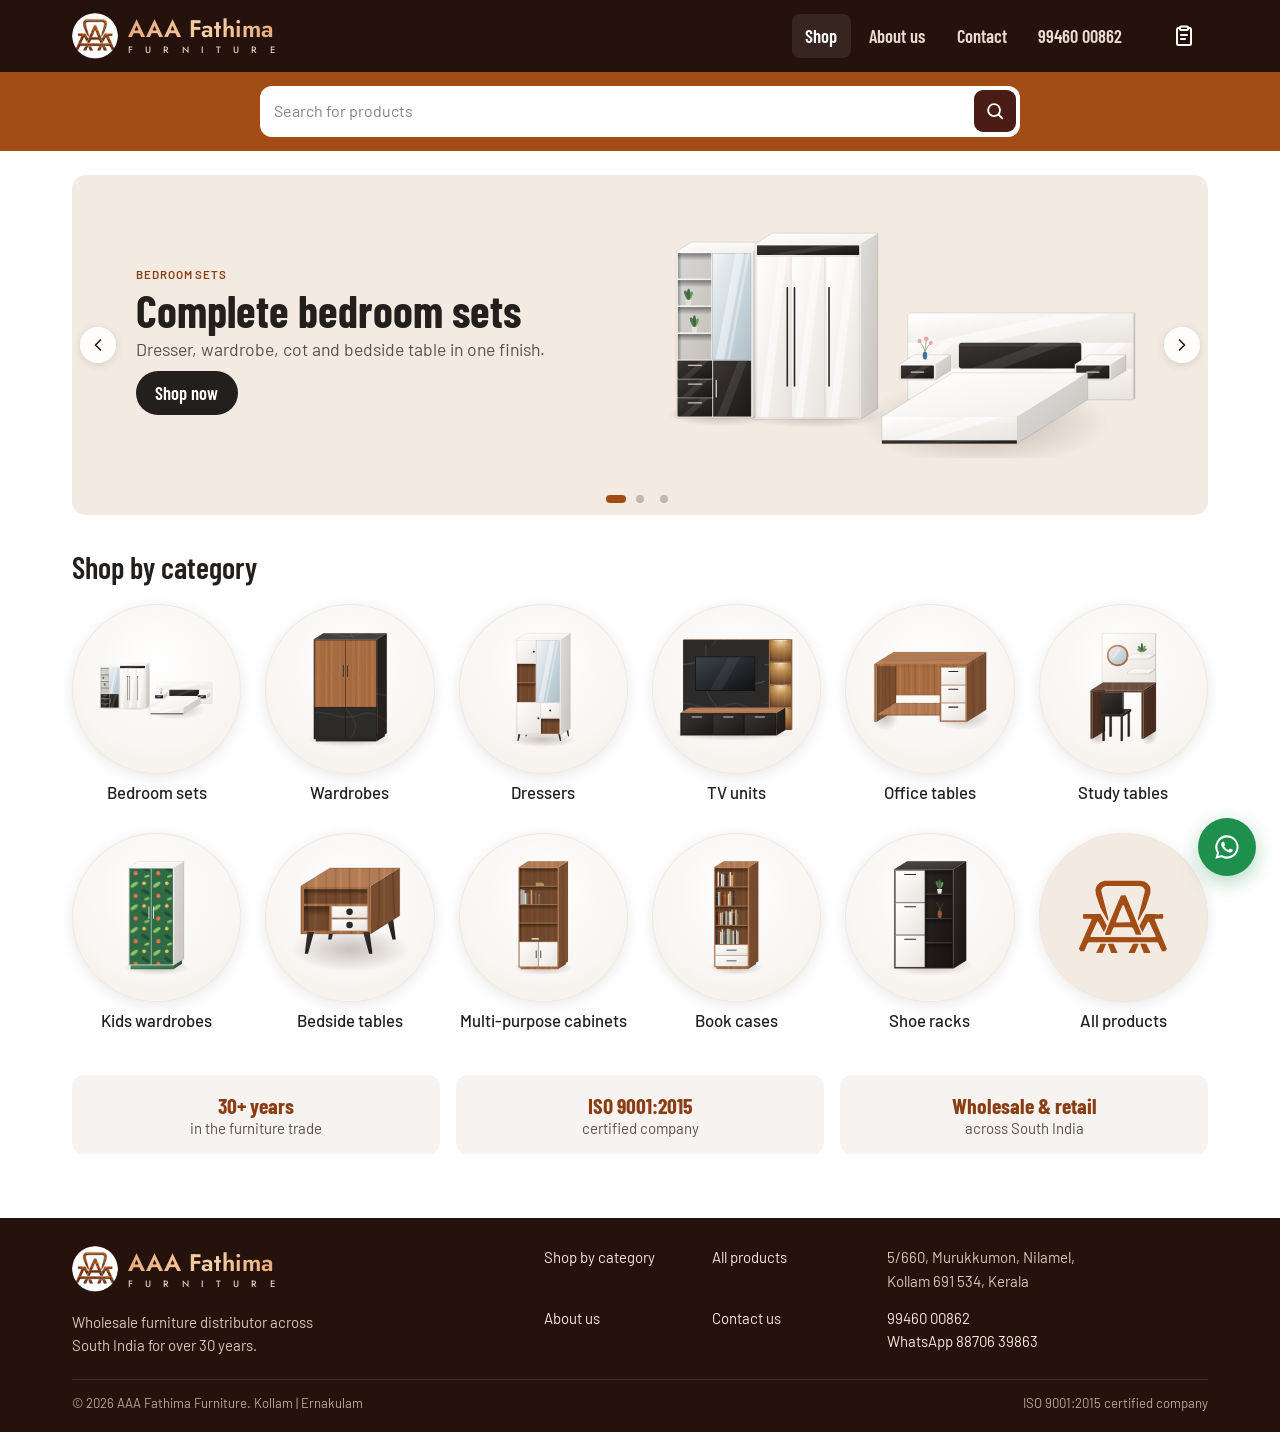
==== commit 73fb877c: "Change the WhatsApp number to 88706 39863 The client asked for enquiries to go to +91 88706 39863. A" ====
--- a/index.html
+++ b/index.html
@@ -288,7 +288,7 @@
           </a>
           <a class="contact-card contact-card-wa" data-wa="Hello AAA Fathima Furniture," href="#/contact">
             <span class="contact-label">WhatsApp</span>
-            <span class="contact-value">97459 36872</span>
+            <span class="contact-value">88706 39863</span>
           </a>
         </div>
         <address class="address">
@@ -360,7 +360,7 @@
       </nav>
       <div class="foot-contact">
         <p>5/660, Murukkumon, Nilamel,<br>Kollam 691 534, Kerala</p>
-        <p><a href="tel:+919946000862">99460 00862</a><br><a data-wa="Hello AAA Fathima Furniture," href="#/contact">WhatsApp 97459 36872</a></p>
+        <p><a href="tel:+919946000862">99460 00862</a><br><a data-wa="Hello AAA Fathima Furniture," href="#/contact">WhatsApp 88706 39863</a></p>
       </div>
     </div>
     <div class="wrap foot-base">
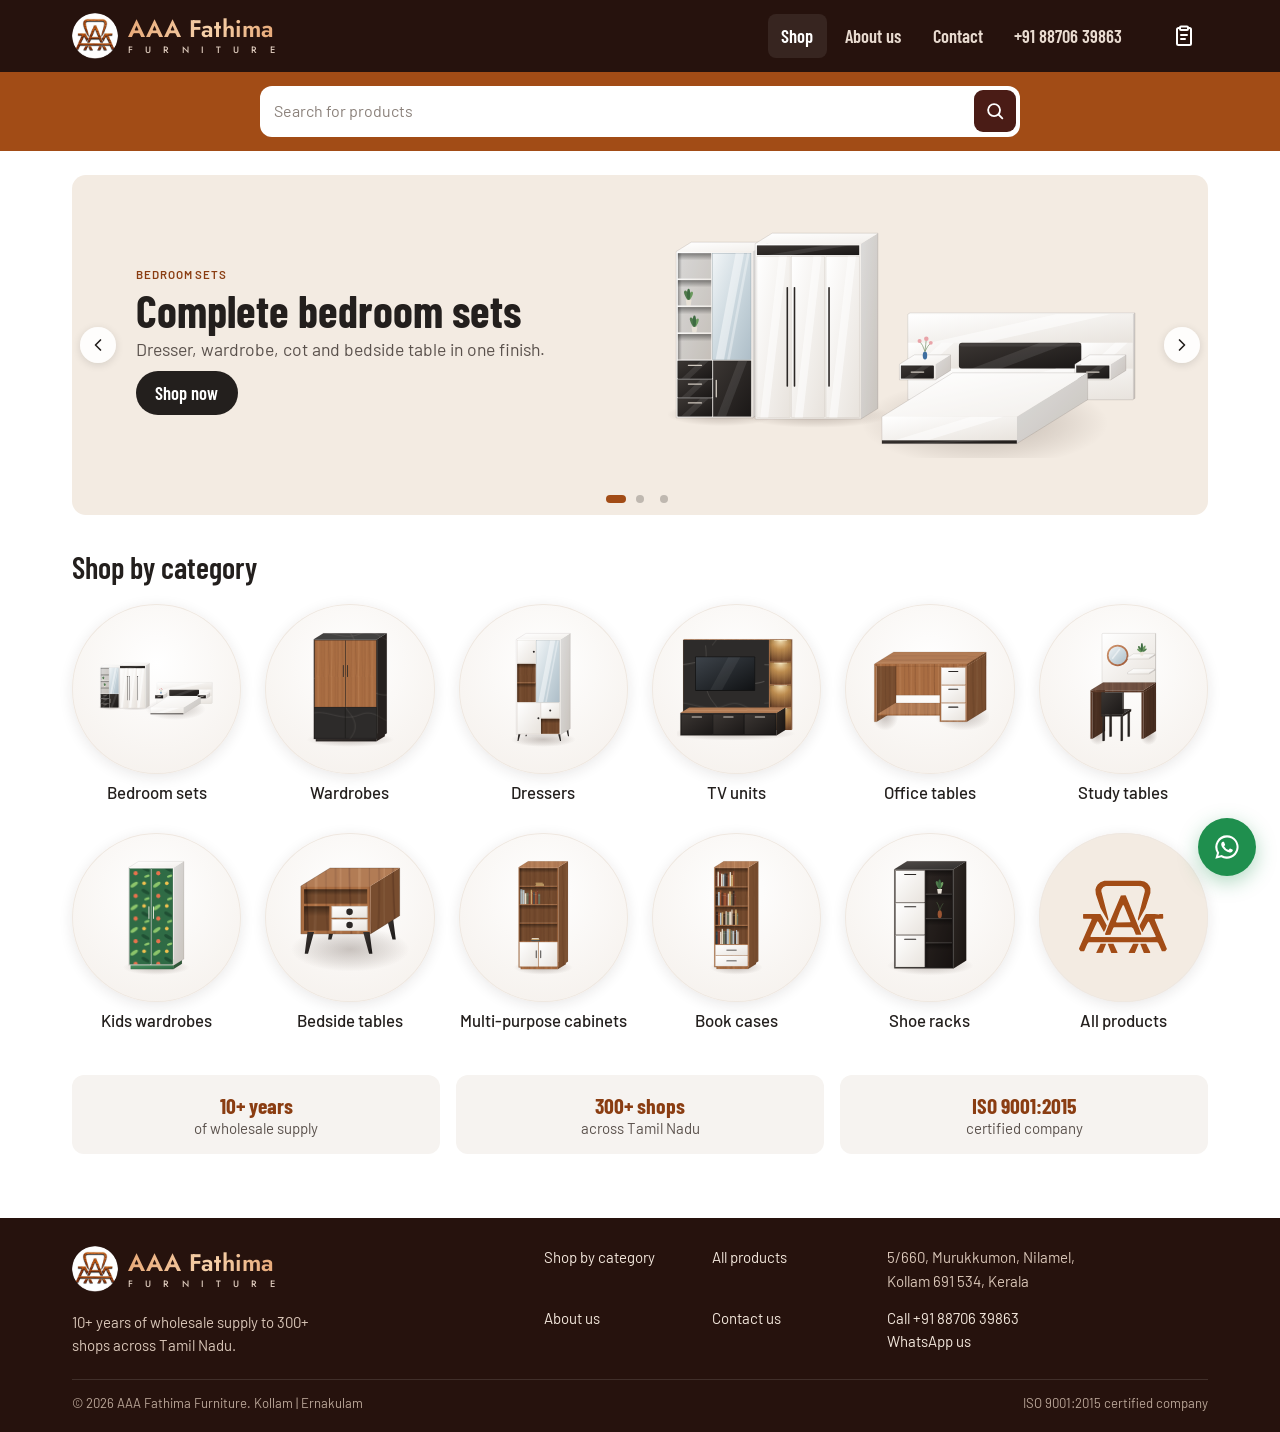
==== commit ee9ce988: "Show prices, one contact number and the new tagline - Products can have an MRP and an offer price, s" ====
--- a/index.html
+++ b/index.html
@@ -4,14 +4,14 @@
   <meta charset="utf-8">
   <meta name="viewport" content="width=device-width, initial-scale=1, viewport-fit=cover">
   <title>AAA Fathima Furniture | Wardrobes, bedroom sets and storage from Kollam</title>
-  <meta name="description" content="AAA Fathima Furniture, Kollam: wardrobes, dressers, bedroom sets, TV units, office and study tables. One of South India's top wholesale furniture distributors for over 30 years. Enquire on WhatsApp.">
+  <meta name="description" content="AAA Fathima Furniture, Kollam: wardrobes, dressers, bedroom sets, TV units, office and study tables. 10+ years of wholesale supply to 300+ shops across Tamil Nadu. Enquire on WhatsApp.">
   <meta name="theme-color" content="#26120d">
   <link rel="icon" href="assets/img/favicon.svg" type="image/svg+xml">
   <link rel="icon" href="assets/img/favicon-32.png" type="image/png" sizes="32x32">
   <link rel="apple-touch-icon" href="assets/img/apple-touch-icon.png">
   <meta property="og:type" content="website">
   <meta property="og:title" content="AAA Fathima Furniture">
-  <meta property="og:description" content="Wardrobes, dressers, bedroom sets, TV units and office tables from Kollam, supplied across South India for over 30 years.">
+  <meta property="og:description" content="Wardrobes, dressers, bedroom sets, TV units and office tables from Kollam. 10+ years of wholesale supply to 300+ shops across Tamil Nadu.">
   <link rel="preconnect" href="https://fonts.googleapis.com">
   <link rel="preconnect" href="https://fonts.gstatic.com" crossorigin>
   <link href="https://fonts.googleapis.com/css2?family=Barlow+Condensed:wght@600;700&family=Barlow:wght@400;500;600&family=Jost:wght@500;600&display=swap" rel="stylesheet">
@@ -21,7 +21,7 @@
     "@context": "https://schema.org",
     "@type": "FurnitureStore",
     "name": "AAA Fathima Furniture",
-    "telephone": "+91 99460 00862",
+    "telephone": "+91 88706 39863",
     "address": {
       "@type": "PostalAddress",
       "streetAddress": "5/660, AAA Fathima Furniture, Murukkumon, Nilamel",
@@ -30,7 +30,7 @@
       "addressRegion": "Kerala",
       "addressCountry": "IN"
     },
-    "areaServed": "South India"
+    "areaServed": ["Kerala", "Tamil Nadu"]
   }
   </script>
 </head>
@@ -54,7 +54,7 @@
         <a href="#/" data-tab="home">Shop</a>
         <a href="#/about" data-tab="about">About us</a>
         <a href="#/contact" data-tab="contact">Contact</a>
-        <a href="tel:+919946000862">99460 00862</a>
+        <a href="tel:+918870639863">+91 88706 39863</a>
       </nav>
       <a class="icon-btn list-link" href="#/enquiry" aria-label="Enquiry list">
         <svg class="ic" viewBox="0 0 24 24" aria-hidden="true"><path d="M8 4H6.5A1.5 1.5 0 0 0 5 5.5v14A1.5 1.5 0 0 0 6.5 21h11a1.5 1.5 0 0 0 1.5-1.5v-14A1.5 1.5 0 0 0 17.5 4H16"/><rect x="8" y="2.5" width="8" height="3.5" rx="1"/><path d="M9 11h6M9 15h4"/></svg>
@@ -122,12 +122,12 @@
         </div>
 
         <h2 class="section-title">Shop by category</h2>
-        <ul class="cats" id="cats"></ul>
+        <ul class="cats" id="cats" aria-busy="true"><li class="cat-skel" aria-hidden="true"><span></span><i></i></li><li class="cat-skel" aria-hidden="true"><span></span><i></i></li><li class="cat-skel" aria-hidden="true"><span></span><i></i></li><li class="cat-skel" aria-hidden="true"><span></span><i></i></li><li class="cat-skel" aria-hidden="true"><span></span><i></i></li><li class="cat-skel" aria-hidden="true"><span></span><i></i></li></ul>
 
         <ul class="trust" aria-label="About us in short">
-          <li><b>30+ years</b><span>in the furniture trade</span></li>
+          <li><b>10+ years</b><span>of wholesale supply</span></li>
+          <li><b>300+ shops</b><span>across Tamil Nadu</span></li>
           <li><b>ISO 9001:2015</b><span>certified company</span></li>
-          <li><b>Wholesale &amp; retail</b><span>across South India</span></li>
         </ul>
       </div>
     </section>
@@ -168,6 +168,7 @@
             <p class="tag" id="pd-tag"></p>
             <h1 class="pd-title" id="pd-title" data-view-title tabindex="-1"></h1>
             <p class="pd-finish" id="pd-finish"></p>
+            <div class="pd-price" id="pd-price"></div>
             <div id="pd-detail"></div>
             <div class="pd-actions">
               <a class="btn btn-wa btn-block" id="pd-wa" target="_blank" rel="noopener">
@@ -236,7 +237,7 @@
           <h1 class="view-title" id="about-title" data-view-title tabindex="-1">About us</h1>
         </div>
         <div class="prose">
-          <p class="lede">With over 30 years in the furniture industry, we are recognised as one of the top wholesale furniture distributors across South India.</p>
+          <p class="lede">For more than 10 years we have supplied furniture wholesale to over 300 shops across Tamil Nadu.</p>
           <h2>Introducing AAA&nbsp;Fathima Premium</h2>
           <p>We are delighted to introduce our new brand identity, AAA&nbsp;Fathima Premium. <a data-wa="Hello AAA Fathima Furniture, please tell me about the AAA Fathima Premium range." href="#/contact">Ask us about the Premium range on WhatsApp</a>.</p>
           <p class="pills"><span>Head office in Kollam</span><span>Branch in Ernakulam</span></p>
@@ -281,15 +282,19 @@
             <p class="view-sub">Homeowners, dealers and retailers are all welcome.</p>
           </div>
         </div>
-        <div class="contact-cards">
-          <a class="contact-card" href="tel:+919946000862">
-            <span class="contact-label">Call</span>
-            <span class="contact-value">99460 00862</span>
-          </a>
-          <a class="contact-card contact-card-wa" data-wa="Hello AAA Fathima Furniture," href="#/contact">
-            <span class="contact-label">WhatsApp</span>
-            <span class="contact-value">88706 39863</span>
-          </a>
+        <div class="contact-phone">
+          <span class="contact-label">Phone and WhatsApp</span>
+          <a class="contact-value" href="tel:+918870639863">+91 88706 39863</a>
+          <div class="contact-actions">
+            <a class="btn btn-outline" href="tel:+918870639863">
+              <svg class="ic" viewBox="0 0 24 24" aria-hidden="true"><path d="M5.5 3.5h3l1.8 4.6-2.3 1.5a11 11 0 0 0 6.4 6.4l1.5-2.3 4.6 1.8v3a2 2 0 0 1-2.1 2A16.5 16.5 0 0 1 3.5 5.6a2 2 0 0 1 2-2.1z"/></svg>
+              Call
+            </a>
+            <a class="btn btn-wa" data-wa="Hello AAA Fathima Furniture," href="#/contact">
+              <svg class="wa-icon" viewBox="0 0 24 24" aria-hidden="true"><use href="#wa-glyph"/></svg>
+              WhatsApp
+            </a>
+          </div>
         </div>
         <address class="address">
           <span class="contact-label">Head office</span>
@@ -350,7 +355,7 @@
             <span class="brand-sub">F u r n i t u r e</span>
           </span>
         </a>
-        <p>Wholesale furniture distributor across South India for over 30 years.</p>
+        <p>10+ years of wholesale supply to 300+ shops across Tamil Nadu.</p>
       </div>
       <nav class="foot-links" aria-label="Footer">
         <a href="#/">Shop by category</a>
@@ -360,7 +365,7 @@
       </nav>
       <div class="foot-contact">
         <p>5/660, Murukkumon, Nilamel,<br>Kollam 691 534, Kerala</p>
-        <p><a href="tel:+919946000862">99460 00862</a><br><a data-wa="Hello AAA Fathima Furniture," href="#/contact">WhatsApp 88706 39863</a></p>
+        <p><a href="tel:+918870639863">Call +91 88706 39863</a><br><a data-wa="Hello AAA Fathima Furniture," href="#/contact">WhatsApp us</a></p>
       </div>
     </div>
     <div class="wrap foot-base">
@@ -382,7 +387,7 @@
       </span>
       <span>Enquiry</span>
     </a>
-    <a href="tel:+919946000862">
+    <a href="tel:+918870639863">
       <svg class="ic" viewBox="0 0 24 24" aria-hidden="true"><path d="M5.5 3.5h3l1.8 4.6-2.3 1.5a11 11 0 0 0 6.4 6.4l1.5-2.3 4.6 1.8v3a2 2 0 0 1-2.1 2A16.5 16.5 0 0 1 3.5 5.6a2 2 0 0 1 2-2.1z"/></svg>
       <span>Call</span>
     </a>
@@ -424,7 +429,7 @@
         <svg class="wa-icon" viewBox="0 0 24 24" aria-hidden="true"><use href="#wa-glyph"/></svg>
         WhatsApp us
       </a>
-      <a class="btn btn-outline btn-block" href="tel:+919946000862">Call 99460 00862</a>
+      <a class="btn btn-outline btn-block" href="tel:+918870639863">Call +91 88706 39863</a>
     </div>
   </dialog>
 
@@ -437,6 +442,8 @@
 
   <script src="assets/js/draw.js"></script>
   <script src="assets/js/data.js"></script>
+  <script src="assets/js/config.js"></script>
+  <script src="assets/js/catalogue.js"></script>
   <script src="assets/js/app.js"></script>
 </body>
 </html>
--- a/assets/css/styles.css
+++ b/assets/css/styles.css
@@ -23,6 +23,9 @@
   --tag-grey: #ecebe9;
   --wa: #1f8f4e;
   --wa-2: #187a42;
+  --deal: #b3201b;
+  --save-bg: #fdf3e7;
+  --save-line: #e9c6a2;
 
   --font-display: "Barlow Condensed", "Arial Narrow", Arial, sans-serif;
   --font-body: "Barlow", "Segoe UI", system-ui, sans-serif;
@@ -231,6 +234,22 @@
 .cat:hover .cat-img { box-shadow: 0 6px 20px rgba(35, 31, 29, .16), inset 0 0 0 1.5px var(--copper-2); }
 .cat:active .cat-img { transform: scale(.96); }
 .cat-name { margin-top: 8px; font-size: .9375rem; font-weight: 500; line-height: 1.25; }
+/* product photos sit inside the circle like the drawings; a category's own photo fills it */
+.cat-img img { position: absolute; inset: 14%; width: 72%; height: 72%; object-fit: contain; }
+.cat-img img.cover { inset: 0; width: 100%; height: 100%; object-fit: cover; }
+
+/* placeholders while the catalogue loads */
+.cat-skel { display: flex; flex-direction: column; align-items: center; gap: 10px; }
+.cat-skel span { display: block; width: 100%; aspect-ratio: 1; border-radius: 50%; background: var(--stage); }
+.cat-skel i { display: block; width: 60%; height: .8em; border-radius: 6px; background: var(--stage); }
+@media (prefers-reduced-motion: no-preference) {
+  .cat-skel span, .cat-skel i { animation: skel 1.2s ease-in-out infinite alternate; }
+}
+@keyframes skel { to { opacity: .45; } }
+
+/* a product with no photo and no drawing yet shows the logo mark */
+.no-pic { position: absolute; inset: 0; display: grid; place-items: center; color: #d8c6b6; }
+span.no-pic svg { position: static; inset: auto; width: 46%; height: auto; }
 
 .trust { display: grid; grid-template-columns: repeat(3, minmax(0, 1fr)); gap: 8px; margin-top: 28px; }
 .trust li { padding: 10px 6px; border-radius: 12px; background: var(--stage); text-align: center; font-size: .78rem; line-height: 1.3; color: var(--ink-2); }
@@ -252,19 +271,46 @@
 .card-link { display: flex; flex-direction: column; flex: 1; color: inherit; text-decoration: none; }
 .card-img { position: relative; display: block; aspect-ratio: 1; background: var(--stage); }
 .card-img svg, .card-img img { position: absolute; inset: 10%; width: 80%; height: 80%; object-fit: contain; }
-.card-text { display: grid; gap: 1px; padding: 10px 10px 8px; }
-.card-name { font-size: .85rem; line-height: 1.3; color: var(--ink-2); }
-.card-model { font-family: var(--font-display); font-weight: 700; font-size: 1.2rem; line-height: 1.15; }
-.card-dims { font-size: .8rem; color: var(--ink-2); font-variant-numeric: tabular-nums; }
-.card-link:hover .card-model { color: var(--copper-ink); }
+.card-text { display: grid; align-content: start; gap: 1px; padding: 10px 10px 12px; }
+.card-name { font-family: var(--font-display); font-weight: 700; font-size: 1.2rem; line-height: 1.15; overflow-wrap: anywhere; }
+.card-model { font-size: .85rem; line-height: 1.3; color: var(--ink-2); }
+.card-link:hover .card-name { color: var(--copper-ink); }
 .card-add {
   display: flex; align-items: center; justify-content: center; gap: 6px; min-height: 42px; margin: 0 10px 10px;
-  border: 1.5px solid var(--ink); border-radius: 10px; background: #fff; color: var(--ink);
+  border: 1.5px solid var(--maroon); border-radius: 10px; background: var(--maroon); color: #fff;
   font-family: var(--font-display); font-weight: 600; font-size: 1.02rem;
   transition: background-color .2s, border-color .2s, color .2s;
 }
+.card-add:hover { background: var(--maroon-2); border-color: var(--maroon-2); }
 .card-add .ic { width: 18px; height: 18px; }
-.card-add[aria-pressed="true"] { background: var(--copper); border-color: var(--copper); color: #fff; }
+.card-add[aria-pressed="true"] { background: #fff; color: var(--maroon); }
+
+/* prices: MRP struck through, the offer price in a pill, and the saving beside it */
+.price { display: grid; justify-items: start; gap: 4px; margin-top: 8px; }
+.price-mrp { font-size: .85rem; line-height: 1.2; color: var(--ink-3); text-decoration-thickness: 1.5px; font-variant-numeric: tabular-nums; }
+.price-row { display: flex; flex-wrap: wrap; align-items: stretch; gap: 5px; }
+.price-now {
+  display: inline-flex; align-items: center; padding: .12em .38em; border-radius: 8px;
+  background: var(--maroon); color: #fff; white-space: nowrap;
+  font-family: var(--font-display); font-weight: 700; font-size: 1.32rem; line-height: 1.15; font-variant-numeric: tabular-nums;
+}
+.price-save {
+  display: inline-grid; align-content: center; justify-items: center; padding: .2em .45em; border: 1px solid var(--save-line); border-radius: 8px;
+  background: var(--save-bg); color: var(--copper-ink); font-size: .72rem; font-weight: 600; line-height: 1.15; white-space: nowrap;
+}
+.price-save b { font-size: .8rem; font-weight: 700; font-variant-numeric: tabular-nums; }
+.price-ask { display: block; font-size: .875rem; color: var(--ink-2); }
+
+/* "50% OFF" starburst in the picture's top corner */
+.deal {
+  position: absolute; top: 6px; left: 6px; z-index: 1;
+  display: grid; place-content: center; width: 52px; height: 52px;
+  background: var(--deal); color: #fff; text-align: center;
+  font-family: var(--font-display); font-weight: 700; font-size: .72rem; line-height: .95; letter-spacing: .05em;
+  clip-path: polygon(50% 0%, 58% 9.8%, 69.1% 3.8%, 72.8% 15.9%, 85.4% 14.6%, 84.1% 27.2%, 96.2% 30.9%, 90.2% 42%, 100% 50%, 90.2% 58%, 96.2% 69.1%, 84.1% 72.8%, 85.4% 85.4%, 72.8% 84.1%, 69.1% 96.2%, 58% 90.2%, 50% 100%, 42% 90.2%, 30.9% 96.2%, 27.2% 84.1%, 14.6% 85.4%, 15.9% 72.8%, 3.8% 69.1%, 9.8% 58%, 0% 50%, 9.8% 42%, 3.8% 30.9%, 15.9% 27.2%, 14.6% 14.6%, 27.2% 15.9%, 30.9% 3.8%, 42% 9.8%);
+  transform: rotate(-12deg);
+}
+.deal b { display: block; font-size: 1.15rem; letter-spacing: 0; }
 
 .rail {
   display: grid; grid-auto-flow: column; grid-auto-columns: minmax(150px, 44%); gap: 12px;
@@ -286,6 +332,14 @@
 .pd-body { display: flex; flex-direction: column; gap: 12px; }
 .pd-title { font-size: 2rem; }
 .pd-finish { color: var(--ink-2); margin-top: -6px; }
+.pd-price .price { margin-top: 0; gap: 6px; }
+.pd-price .price-mrp { font-size: 1rem; }
+.pd-price .price-now { font-size: 2.1rem; padding: .05em .4em; border-radius: 10px; }
+.pd-price .price-save { font-size: .82rem; padding: .25em .7em; }
+.pd-price .price-save b { font-size: 1rem; }
+.pd-price .price-ask { font-family: var(--font-display); font-weight: 600; font-size: 1.3rem; color: var(--ink); }
+.pd-figure .deal { top: 12px; left: 12px; width: 72px; height: 72px; font-size: .9rem; }
+.pd-figure .deal b { font-size: 1.6rem; }
 .pd-actions { display: grid; gap: 10px; margin-top: 4px; }
 .pd-actions .link-btn { justify-self: center; }
 .quote { font-style: italic; font-size: 1.05rem; color: var(--ink-2); }
@@ -319,6 +373,7 @@
 .eq-meta { min-width: 0; }
 .eq-meta b { display: block; font-family: var(--font-display); font-weight: 700; font-size: 1.15rem; }
 .eq-meta span { display: block; font-size: .85rem; color: var(--ink-2); }
+.eq-meta .eq-price { font-weight: 600; color: var(--maroon); font-variant-numeric: tabular-nums; }
 .eq-meta .link-btn { padding: .2em 0; font-size: .875rem; }
 .qty { display: inline-flex; align-items: center; border: 1px solid var(--line); border-radius: 999px; }
 .qty button { width: 36px; height: 36px; border: 0; border-radius: 50%; background: none; font-size: 1.15rem; line-height: 1; }
@@ -366,12 +421,14 @@
 .certs b { display: block; font-family: var(--font-display); font-weight: 600; font-size: 1.1rem; color: var(--ink); }
 
 /* ---------- contact ---------- */
-.contact-cards { display: grid; grid-template-columns: 1fr 1fr; gap: 10px; }
-.contact-card { display: grid; gap: 2px; padding: 12px 14px; border: 1px solid var(--line); border-radius: 12px; background: #fff; text-decoration: none; }
-.contact-card:hover { border-color: var(--copper-2); }
-.contact-card-wa { border-color: rgba(31, 143, 78, .35); background: #f2faf5; }
+/* one number for calls and WhatsApp */
+.contact-phone { display: grid; gap: 4px; padding: 14px; border: 1px solid var(--line); border-radius: 12px; background: #fff; }
 .contact-label { display: block; font-size: .85rem; font-style: normal; color: var(--ink-2); }
-.contact-value { font-family: var(--font-display); font-weight: 600; font-size: 1.4rem; line-height: 1.1; white-space: nowrap; }
+.contact-value { justify-self: start; font-family: var(--font-display); font-weight: 600; font-size: 1.6rem; line-height: 1.15; white-space: nowrap; text-decoration: none; }
+.contact-value:hover { color: var(--copper-ink); }
+.contact-actions { display: grid; grid-template-columns: 1fr 1fr; gap: 10px; margin-top: 8px; }
+.contact-actions .btn { min-height: 46px; padding: .5em .8em; }
+.contact-actions .ic { width: 20px; height: 20px; }
 .address { margin-top: 18px; font-style: normal; line-height: 1.55; }
 .branches { margin-top: 12px; font-weight: 500; }
 .map { margin: 16px 0 22px; aspect-ratio: 4 / 3; overflow: hidden; border: 1px solid var(--line); border-radius: var(--r); background: #e9e5e1; }
@@ -454,7 +511,7 @@
   .slide { padding-left: 14px; }
   .slide-title { font-size: 1.32rem; }
   .card-add span { font-size: .95rem; }
-  .contact-value { font-size: 1.25rem; }
+  .price-now { font-size: 1.22rem; }
 }
 
 /* ---------- tablets ---------- */
